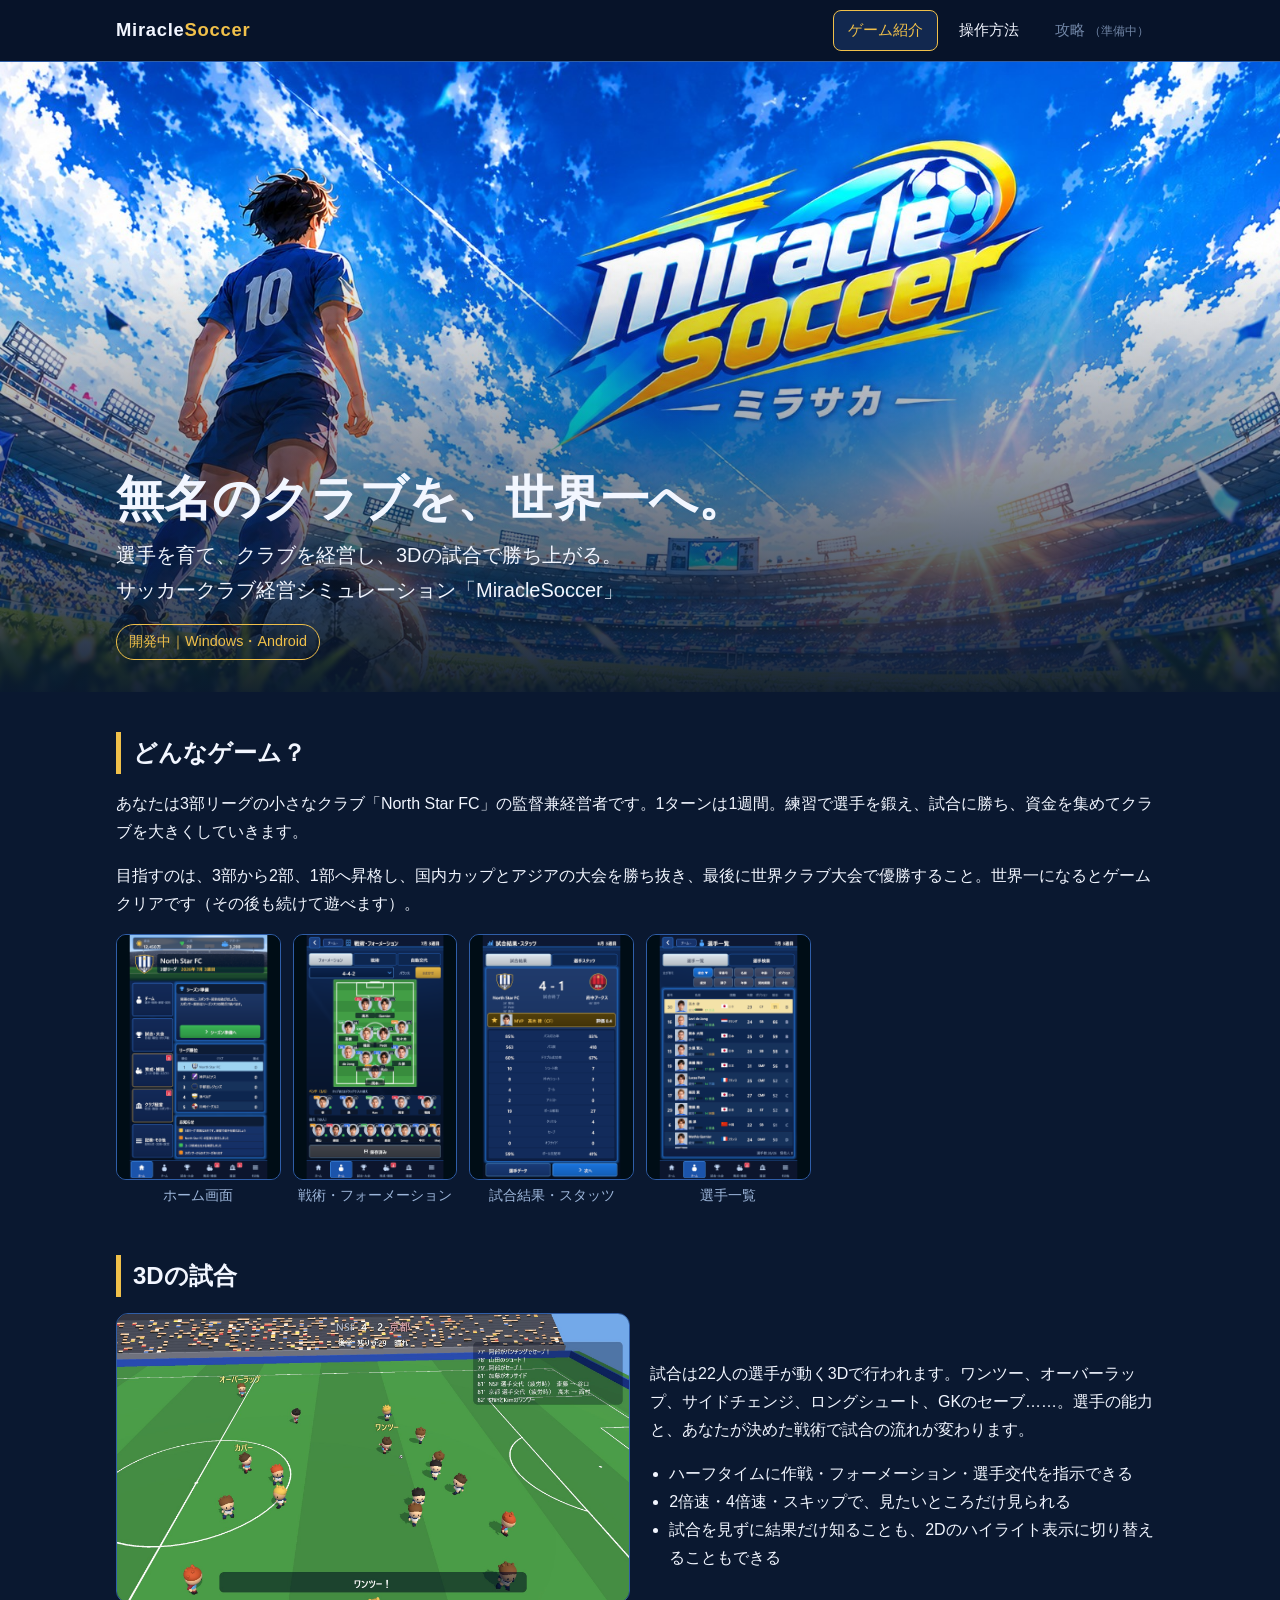
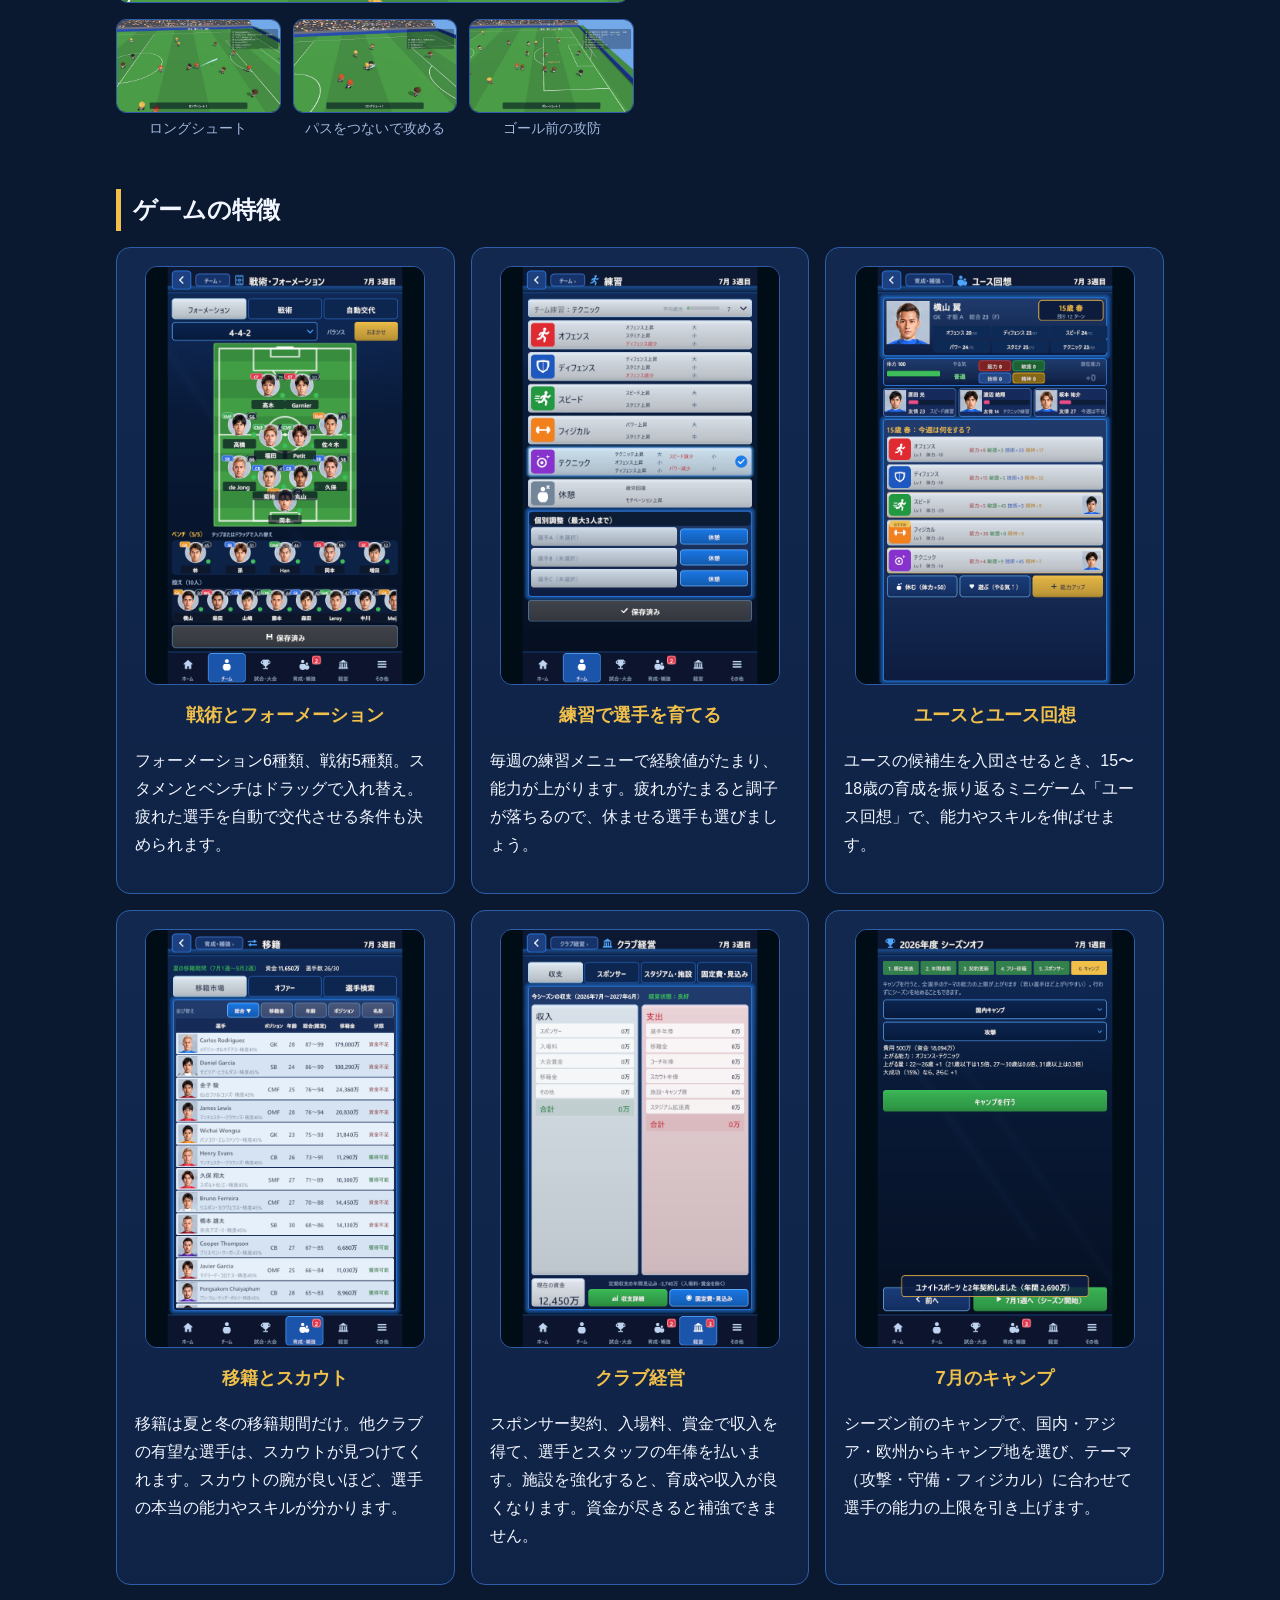
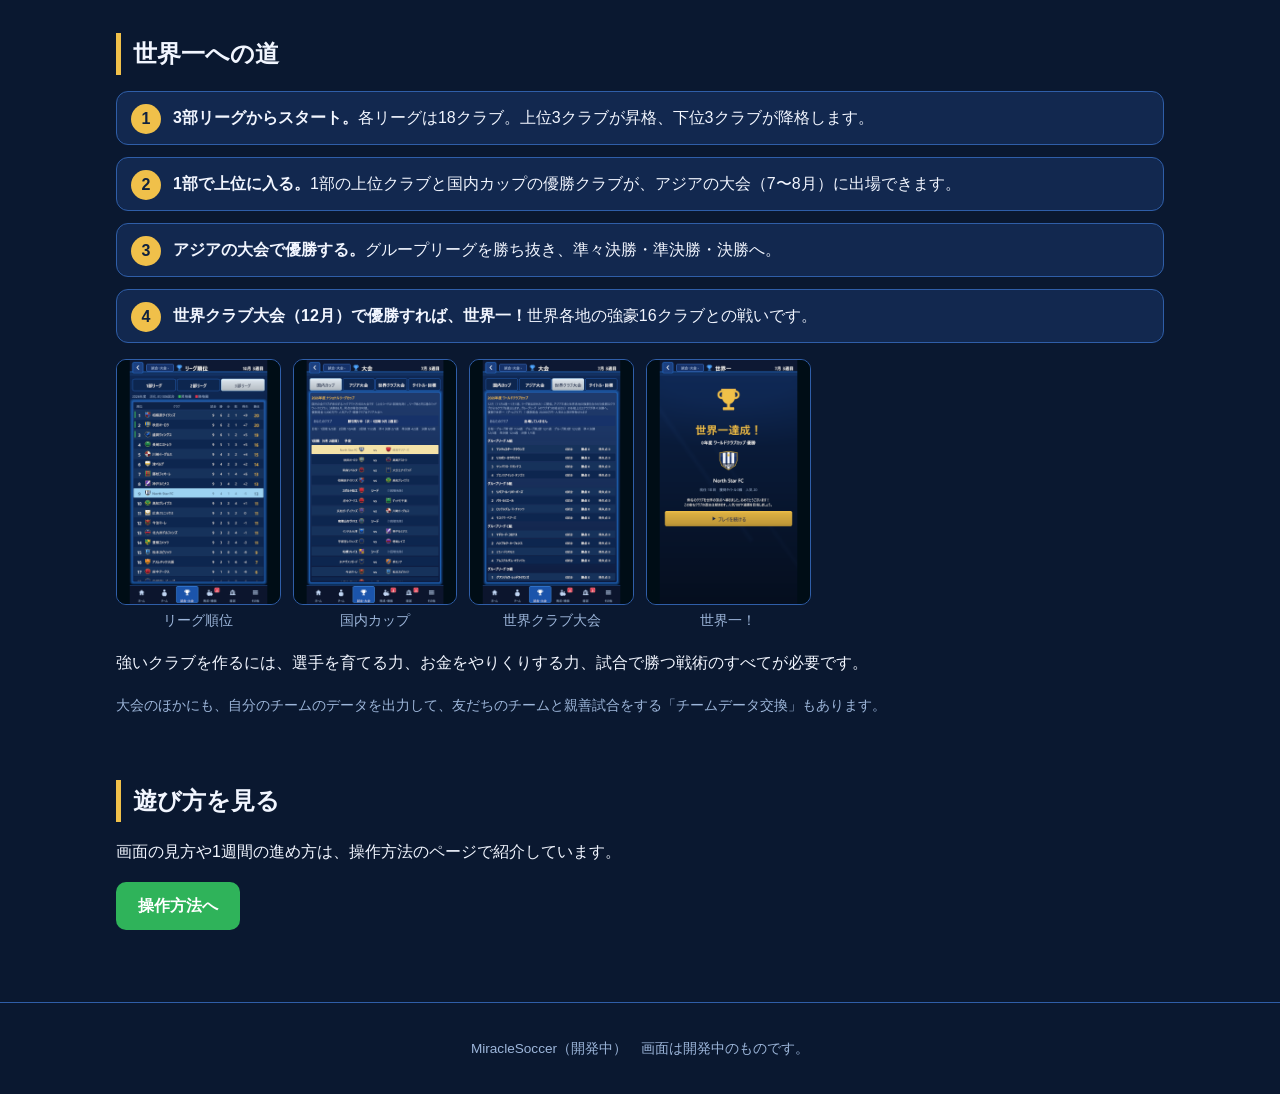
==== index.html @ 95de4aff "紹介・操作方法の各所にゲーム画面の画像を追加 Co-Authored-By: Claude Opus 5.5 <noreply@anthropic.com>" ====
<!doctype html>
<html lang="ja">
<head>
<meta charset="utf-8">
<meta name="viewport" content="width=device-width, initial-scale=1">
<title>MiracleSoccer｜サッカークラブ経営シミュレーション</title>
<meta name="description" content="無名のクラブを、世界一へ。選手を育て、クラブを経営し、3Dの試合で世界一を目指すサッカークラブ経営シミュレーション。">
<link rel="stylesheet" href="style.css">
</head>
<body>
<header class="site-header">
  <div class="inner">
    <a class="logo" href="index.html">Miracle<span>Soccer</span></a>
    <nav>
      <ul>
        <li><a class="current" href="index.html">ゲーム紹介</a></li>
        <li><a href="howto.html">操作方法</a></li>
        <li><span class="soon">攻略 <small>（準備中）</small></span></li>
      </ul>
    </nav>
  </div>
</header>

<div class="hero">
  <div class="inner">
    <h1>無名のクラブを、世界一へ。</h1>
    <p>選手を育て、クラブを経営し、3Dの試合で勝ち上がる。<br>サッカークラブ経営シミュレーション「MiracleSoccer」</p>
    <span class="badge">開発中｜Windows・Android</span>
  </div>
</div>

<main>
  <section>
    <h2>どんなゲーム？</h2>
    <p>あなたは3部リーグの小さなクラブ「North Star FC」の監督兼経営者です。1ターンは1週間。練習で選手を鍛え、試合に勝ち、資金を集めてクラブを大きくしていきます。</p>
    <p>目指すのは、3部から2部、1部へ昇格し、国内カップとアジアの大会を勝ち抜き、最後に世界クラブ大会で優勝すること。世界一になるとゲームクリアです（その後も続けて遊べます）。</p>
    <div class="shots">
      <figure><img src="img/04_home.png" alt="ホーム画面" loading="lazy"><figcaption>ホーム画面</figcaption></figure>
      <figure><img src="img/54_tactics_0.png" alt="戦術・フォーメーション" loading="lazy"><figcaption>戦術・フォーメーション</figcaption></figure>
      <figure><img src="img/76_match_result_0.png" alt="試合結果・スタッツ" loading="lazy"><figcaption>試合結果・スタッツ</figcaption></figure>
      <figure><img src="img/49_player_list.png" alt="選手一覧" loading="lazy"><figcaption>選手一覧</figcaption></figure>
    </div>
  </section>

  <section>
    <h2>3Dの試合</h2>
    <div class="feature wide">
      <img src="img/match3d_1.jpg" alt="3Dの試合の画面。選手たちがワンツーでパスをつないでいる" loading="lazy">
      <div>
        <p>試合は22人の選手が動く3Dで行われます。ワンツー、オーバーラップ、サイドチェンジ、ロングシュート、GKのセーブ……。選手の能力と、あなたが決めた戦術で試合の流れが変わります。</p>
        <ul>
          <li>ハーフタイムに作戦・フォーメーション・選手交代を指示できる</li>
          <li>2倍速・4倍速・スキップで、見たいところだけ見られる</li>
          <li>試合を見ずに結果だけ知ることも、2Dのハイライト表示に切り替えることもできる</li>
        </ul>
      </div>
    </div>
    <div class="shots" style="margin-top:16px">
      <figure><img src="img/match3d_2.jpg" alt="ロングシュートの場面" loading="lazy"><figcaption>ロングシュート</figcaption></figure>
      <figure><img src="img/match3d_3.jpg" alt="3Dの試合の場面" loading="lazy"><figcaption>パスをつないで攻める</figcaption></figure>
      <figure><img src="img/match3d_4.jpg" alt="3Dの試合の場面" loading="lazy"><figcaption>ゴール前の攻防</figcaption></figure>
    </div>
  </section>

  <section>
    <h2>ゲームの特徴</h2>
    <div class="grid features">
      <div class="card feature">
        <img class="phone" src="img/54_tactics_0.png" alt="戦術・フォーメーションの画面" loading="lazy">
        <div>
          <h3>戦術とフォーメーション</h3>
          <p>フォーメーション6種類、戦術5種類。スタメンとベンチはドラッグで入れ替え。疲れた選手を自動で交代させる条件も決められます。</p>
        </div>
      </div>
      <div class="card feature">
        <img class="phone" src="img/53_training.png" alt="練習の画面" loading="lazy">
        <div>
          <h3>練習で選手を育てる</h3>
          <p>毎週の練習メニューで経験値がたまり、能力が上がります。疲れがたまると調子が落ちるので、休ませる選手も選びましょう。</p>
        </div>
      </div>
      <div class="card feature">
        <img class="phone" src="img/15_recollection_choose.png" alt="ユース回想の画面" loading="lazy">
        <div>
          <h3>ユースとユース回想</h3>
          <p>ユースの候補生を入団させるとき、15〜18歳の育成を振り返るミニゲーム「ユース回想」で、能力やスキルを伸ばせます。</p>
        </div>
      </div>
      <div class="card feature">
        <img class="phone" src="img/40_transfer_market.png" alt="移籍市場の画面" loading="lazy">
        <div>
          <h3>移籍とスカウト</h3>
          <p>移籍は夏と冬の移籍期間だけ。他クラブの有望な選手は、スカウトが見つけてくれます。スカウトの腕が良いほど、選手の本当の能力やスキルが分かります。</p>
        </div>
      </div>
      <div class="card feature">
        <img class="phone" src="img/34_mgmt_finance.png" alt="クラブ経営（収支）の画面" loading="lazy">
        <div>
          <h3>クラブ経営</h3>
          <p>スポンサー契約、入場料、賞金で収入を得て、選手とスタッフの年俸を払います。施設を強化すると、育成や収入が良くなります。資金が尽きると補強できません。</p>
        </div>
      </div>
      <div class="card feature">
        <img class="phone" src="img/121_offseason_camp.png" alt="キャンプの画面" loading="lazy">
        <div>
          <h3>7月のキャンプ</h3>
          <p>シーズン前のキャンプで、国内・アジア・欧州からキャンプ地を選び、テーマ（攻撃・守備・フィジカル）に合わせて選手の能力の上限を引き上げます。</p>
        </div>
      </div>
    </div>
  </section>

  <section>
    <h2>世界一への道</h2>
    <ol class="steps">
      <li><b>3部リーグからスタート。</b>各リーグは18クラブ。上位3クラブが昇格、下位3クラブが降格します。</li>
      <li><b>1部で上位に入る。</b>1部の上位クラブと国内カップの優勝クラブが、アジアの大会（7〜8月）に出場できます。</li>
      <li><b>アジアの大会で優勝する。</b>グループリーグを勝ち抜き、準々決勝・準決勝・決勝へ。</li>
      <li><b>世界クラブ大会（12月）で優勝すれば、世界一！</b>世界各地の強豪16クラブとの戦いです。</li>
    </ol>
    <div style="margin-top:16px">
    <div class="shots">
      <figure><img src="img/79_standings.png" alt="リーグ順位" loading="lazy"><figcaption>リーグ順位</figcaption></figure>
      <figure><img src="img/23_cup_domestic.png" alt="国内カップ" loading="lazy"><figcaption>国内カップ</figcaption></figure>
      <figure><img src="img/24_cup_world.png" alt="世界クラブ大会" loading="lazy"><figcaption>世界クラブ大会</figcaption></figure>
      <figure><img src="img/26_world_champion.png" alt="世界一！" loading="lazy"><figcaption>世界一！</figcaption></figure>
    </div>
    </div>
    <p style="margin-top:16px">強いクラブを作るには、選手を育てる力、お金をやりくりする力、試合で勝つ戦術のすべてが必要です。</p>
    <p class="note">大会のほかにも、自分のチームのデータを出力して、友だちのチームと親善試合をする「チームデータ交換」もあります。</p>
  </section>

  <section>
    <h2>遊び方を見る</h2>
    <p>画面の見方や1週間の進め方は、操作方法のページで紹介しています。</p>
    <p><a class="btn" href="howto.html">操作方法へ</a></p>
  </section>
</main>

<footer>
  <p>MiracleSoccer（開発中）　画面は開発中のものです。</p>
</footer>
</body>
</html>
---- style.css ----
:root {
  --bg: #0a1830;
  --bg2: #0f2346;
  --panel: #12284f;
  --line: #2f5ea8;
  --gold: #f0c04a;
  --text: #f2f6ff;
  --sub: #9db6da;
  --green: #2fb35a;
}
* { box-sizing: border-box; }
html { scroll-behavior: smooth; }
body {
  margin: 0;
  background: var(--bg);
  color: var(--text);
  font-family: "Hiragino Kaku Gothic ProN", "Noto Sans JP", "Yu Gothic", Meiryo, sans-serif;
  line-height: 1.75;
}
a { color: var(--gold); }
img { max-width: 100%; display: block; }

/* ヘッダー */
.site-header {
  position: sticky; top: 0; z-index: 10;
  background: rgba(8, 20, 42, 0.95);
  border-bottom: 1px solid var(--line);
}
.site-header .inner {
  max-width: 1080px; margin: 0 auto; padding: 10px 16px;
  display: flex; align-items: center; justify-content: space-between; gap: 12px; flex-wrap: wrap;
}
.logo { font-weight: 800; font-size: 1.15rem; color: var(--text); text-decoration: none; letter-spacing: 0.04em; }
.logo span { color: var(--gold); }
nav ul { list-style: none; margin: 0; padding: 0; display: flex; gap: 6px; flex-wrap: wrap; }
nav a, nav .soon {
  display: block; padding: 6px 14px; border-radius: 8px;
  text-decoration: none; color: var(--text); font-size: 0.95rem;
  border: 1px solid transparent;
}
nav a:hover { border-color: var(--line); }
nav a.current { background: var(--panel); border-color: var(--gold); color: var(--gold); }
nav .soon { color: var(--sub); opacity: 0.7; }
nav .soon small { font-size: 0.75rem; }

/* ヒーロー */
.hero {
  position: relative; min-height: 70vh;
  display: flex; align-items: flex-end;
  background: #000 url("img/title.jpg") center / cover no-repeat;
}
.hero::after { content: ""; position: absolute; inset: 0; background: linear-gradient(to bottom, rgba(10,24,48,0) 30%, rgba(10,24,48,0.95) 100%); }
.hero .inner { position: relative; z-index: 1; max-width: 1080px; margin: 0 auto; padding: 32px 16px; width: 100%; }
.hero h1 { margin: 0 0 8px; font-size: clamp(1.8rem, 5vw, 3rem); line-height: 1.3; }
.hero p { margin: 0; font-size: clamp(1rem, 2.4vw, 1.25rem); color: var(--text); }
.badge { display: inline-block; margin-top: 16px; padding: 4px 12px; border: 1px solid var(--gold); color: var(--gold); border-radius: 999px; font-size: 0.9rem; }

/* 本文 */
main { max-width: 1080px; margin: 0 auto; padding: 0 16px 48px; }
section { padding: 40px 0 8px; }
h2 {
  font-size: 1.5rem; margin: 0 0 16px; padding-left: 12px;
  border-left: 5px solid var(--gold);
}
h3 { font-size: 1.15rem; margin: 0 0 8px; color: var(--gold); }
.lead { color: var(--sub); margin-top: -6px; }

.page-title { padding: 36px 0 0; }
.page-title h1 { margin: 0; font-size: clamp(1.6rem, 4vw, 2.2rem); }
.page-title p { color: var(--sub); margin: 4px 0 0; }

.card {
  background: linear-gradient(180deg, var(--panel), var(--bg2));
  border: 1px solid var(--line); border-radius: 14px; padding: 18px;
}
.grid { display: grid; gap: 16px; }
.grid.two { grid-template-columns: repeat(auto-fit, minmax(300px, 1fr)); }
.grid.three { grid-template-columns: repeat(auto-fit, minmax(240px, 1fr)); }

/* 特徴：画像と文 */
.feature { display: grid; grid-template-columns: 220px 1fr; gap: 20px; align-items: center; }
.feature.wide { grid-template-columns: 1fr 1fr; }
.feature img { border-radius: 12px; border: 1px solid var(--line); }
.feature ul { margin: 8px 0 0; padding-left: 1.2em; }
@media (max-width: 720px) {
  .feature, .feature.wide { grid-template-columns: 1fr; }
  .feature img.phone { max-width: 260px; margin: 0 auto; }
}

/* 画面写真のならび */
.shots { display: grid; grid-template-columns: repeat(auto-fill, minmax(160px, 1fr)); gap: 12px; }
.shots figure { margin: 0; }
.shots img { border-radius: 10px; border: 1px solid var(--line); }
.shots figcaption { font-size: 0.85rem; color: var(--sub); text-align: center; margin-top: 4px; }

/* 流れ（ステップ） */
.steps { counter-reset: step; list-style: none; padding: 0; margin: 0; display: grid; gap: 12px; }
.steps li {
  counter-increment: step; position: relative;
  background: var(--panel); border: 1px solid var(--line); border-radius: 12px;
  padding: 12px 14px 12px 56px;
}
.steps li::before {
  content: counter(step); position: absolute; left: 14px; top: 12px;
  width: 30px; height: 30px; border-radius: 50%;
  background: var(--gold); color: #10223f; font-weight: 800;
  display: flex; align-items: center; justify-content: center;
}

table { width: 100%; border-collapse: collapse; font-size: 0.95rem; }
th, td { border-bottom: 1px solid var(--line); padding: 8px 10px; text-align: left; vertical-align: top; }
th { color: var(--gold); white-space: nowrap; }
.table-wrap { overflow-x: auto; }

.note { color: var(--sub); font-size: 0.9rem; }
.btn {
  display: inline-block; padding: 10px 22px; border-radius: 10px;
  background: var(--green); color: #fff; text-decoration: none; font-weight: 700;
}

footer {
  border-top: 1px solid var(--line); color: var(--sub);
  text-align: center; padding: 20px 16px; font-size: 0.85rem;
}

/* ゲームの特徴：上に画像、下に説明 */
.features { grid-template-columns: repeat(auto-fit, minmax(260px, 1fr)); }
.card.feature { display: flex; flex-direction: column; gap: 14px; }
.card.feature img { width: 100%; max-width: 280px; margin: 0 auto; }
.card.feature h3 { text-align: center; }

/* カードの上の画像 */
.card .card-img { width: 100%; max-width: 260px; margin: 0 auto 12px; border-radius: 10px; border: 1px solid var(--line); }
.card h3 { text-align: center; }
.shots { margin-top: 12px; }
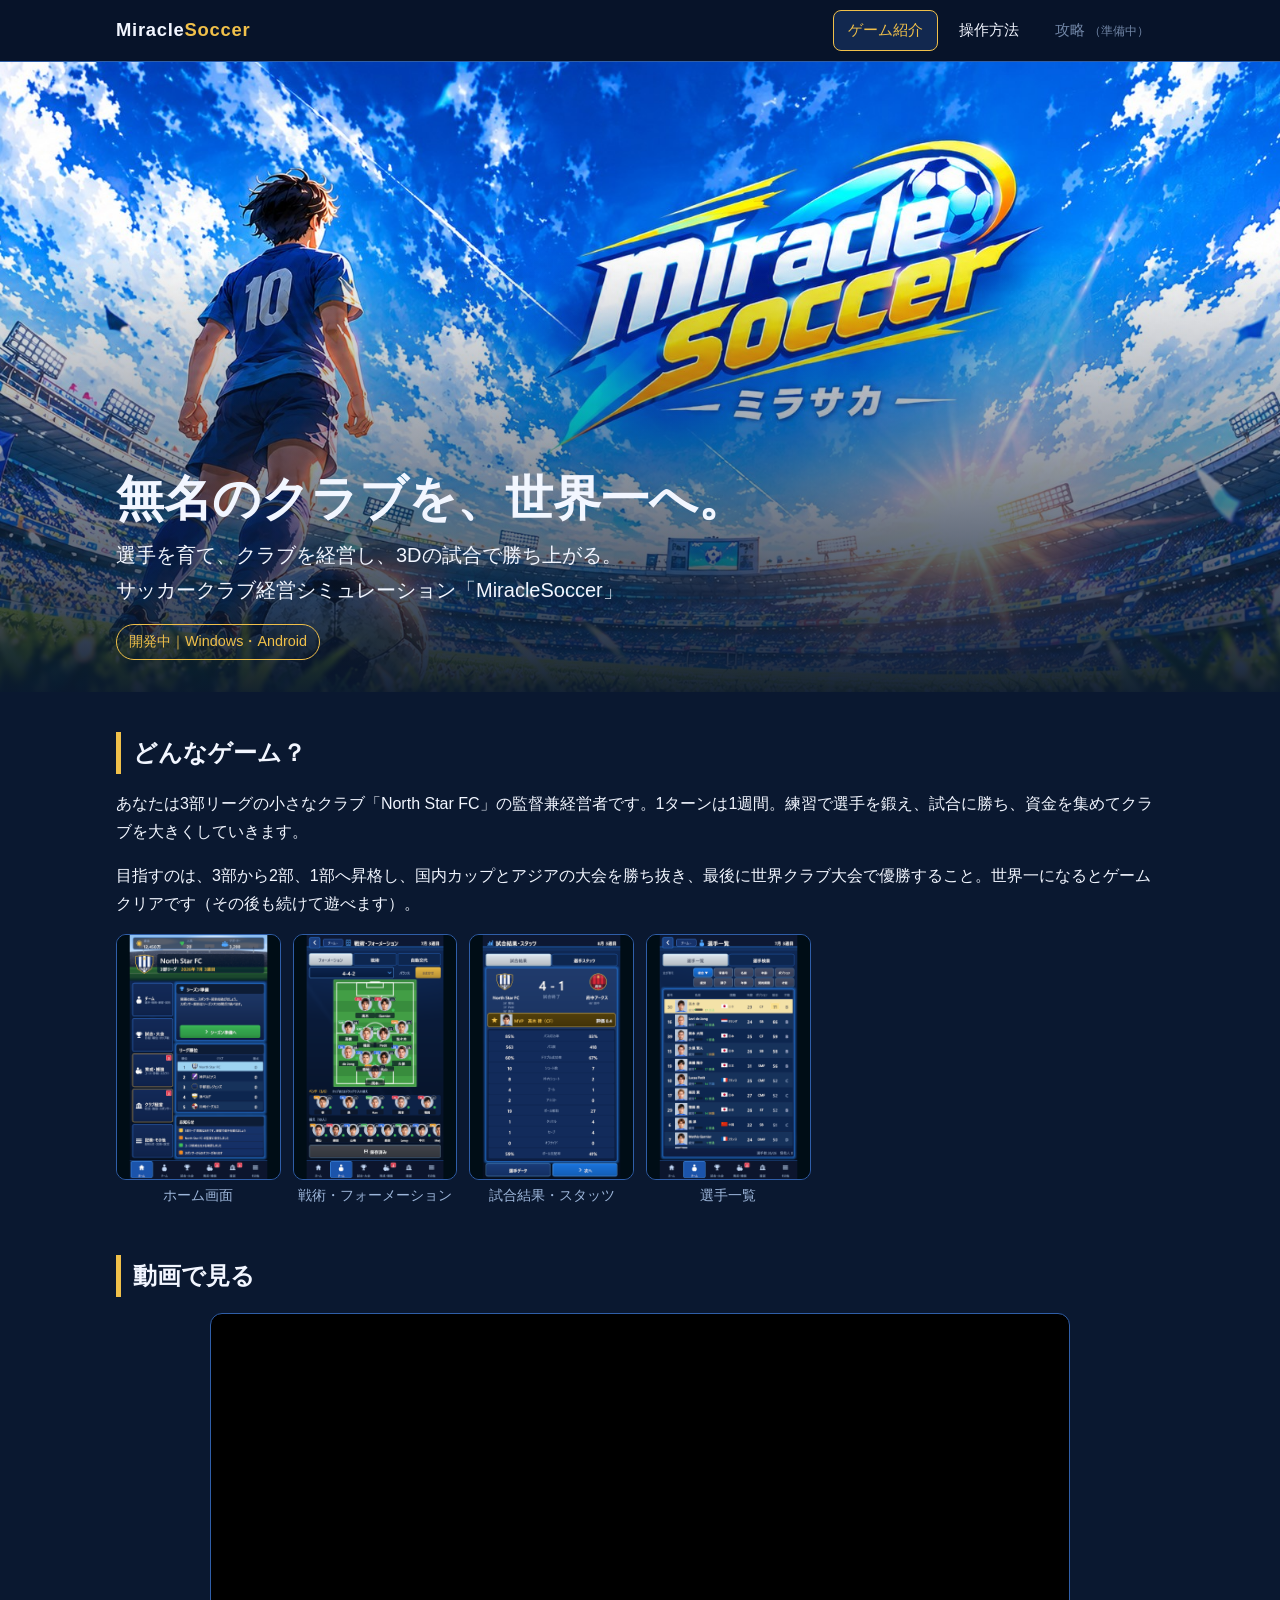
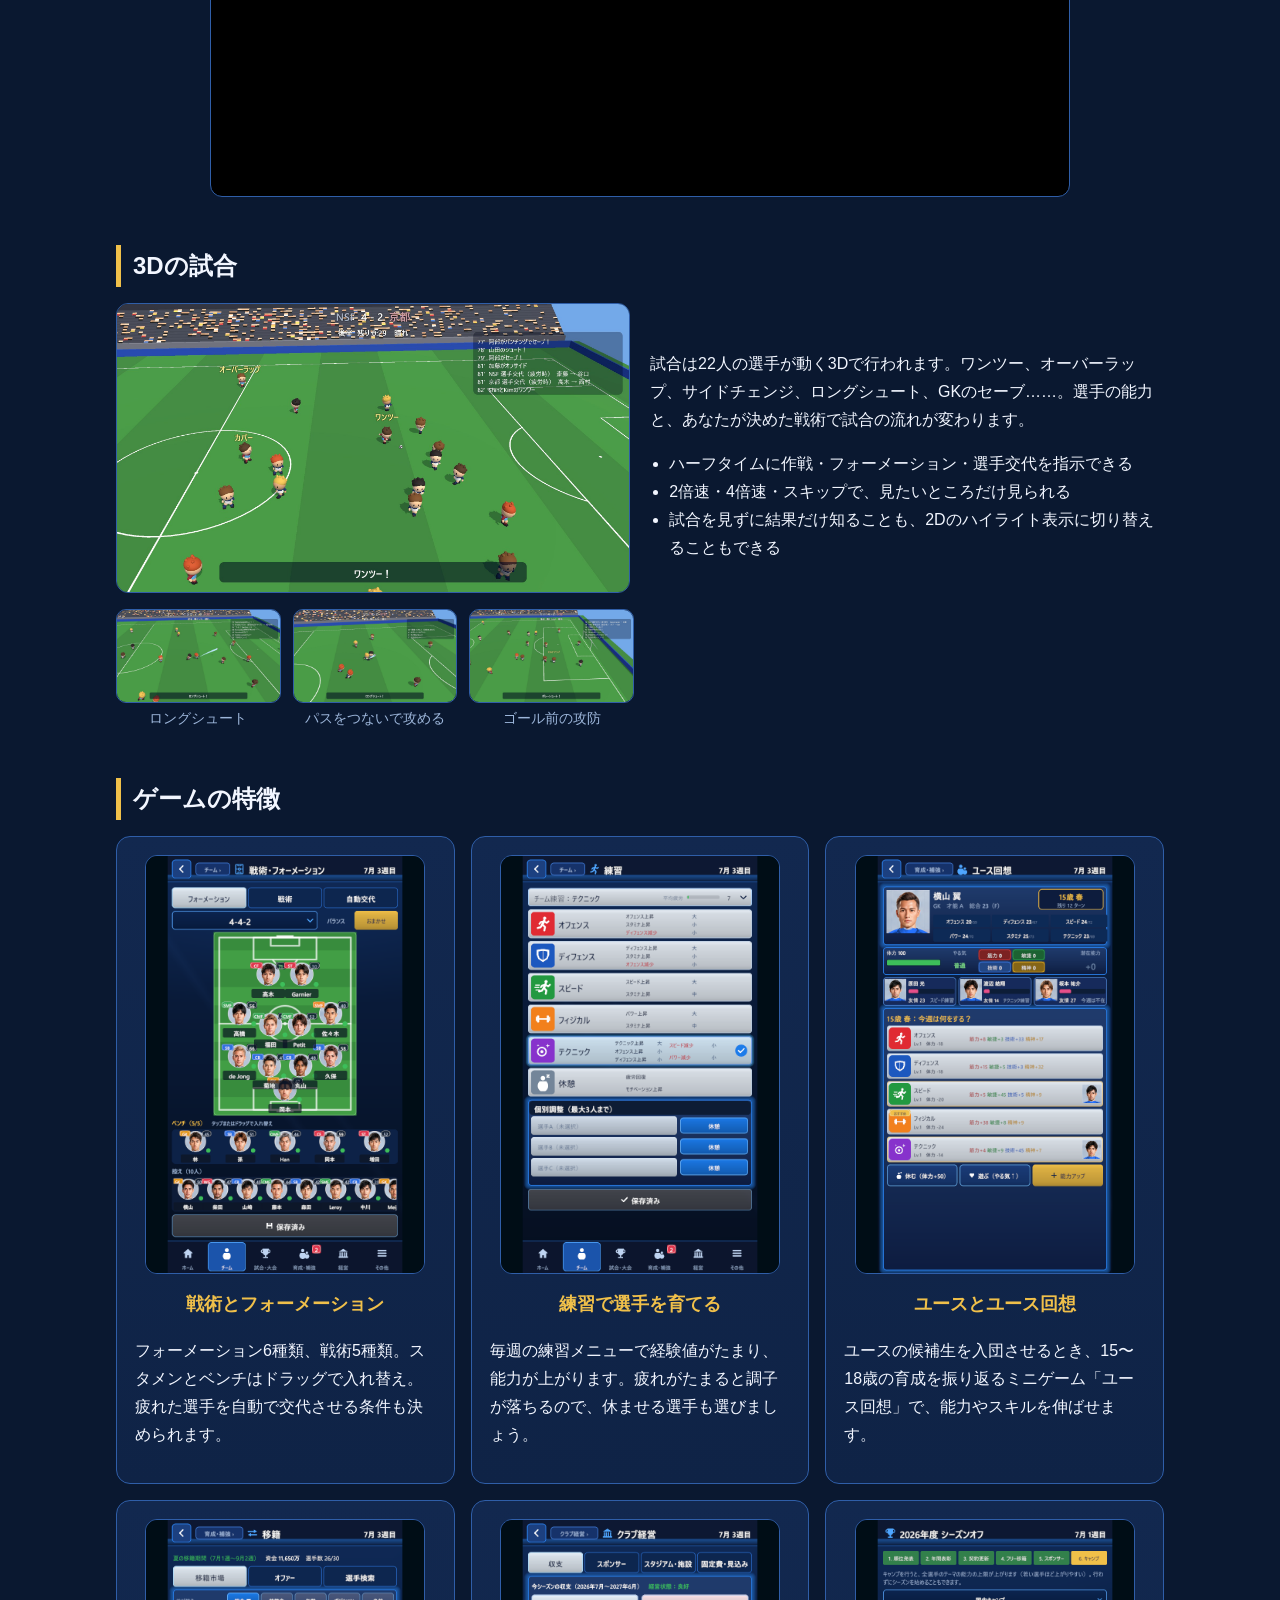
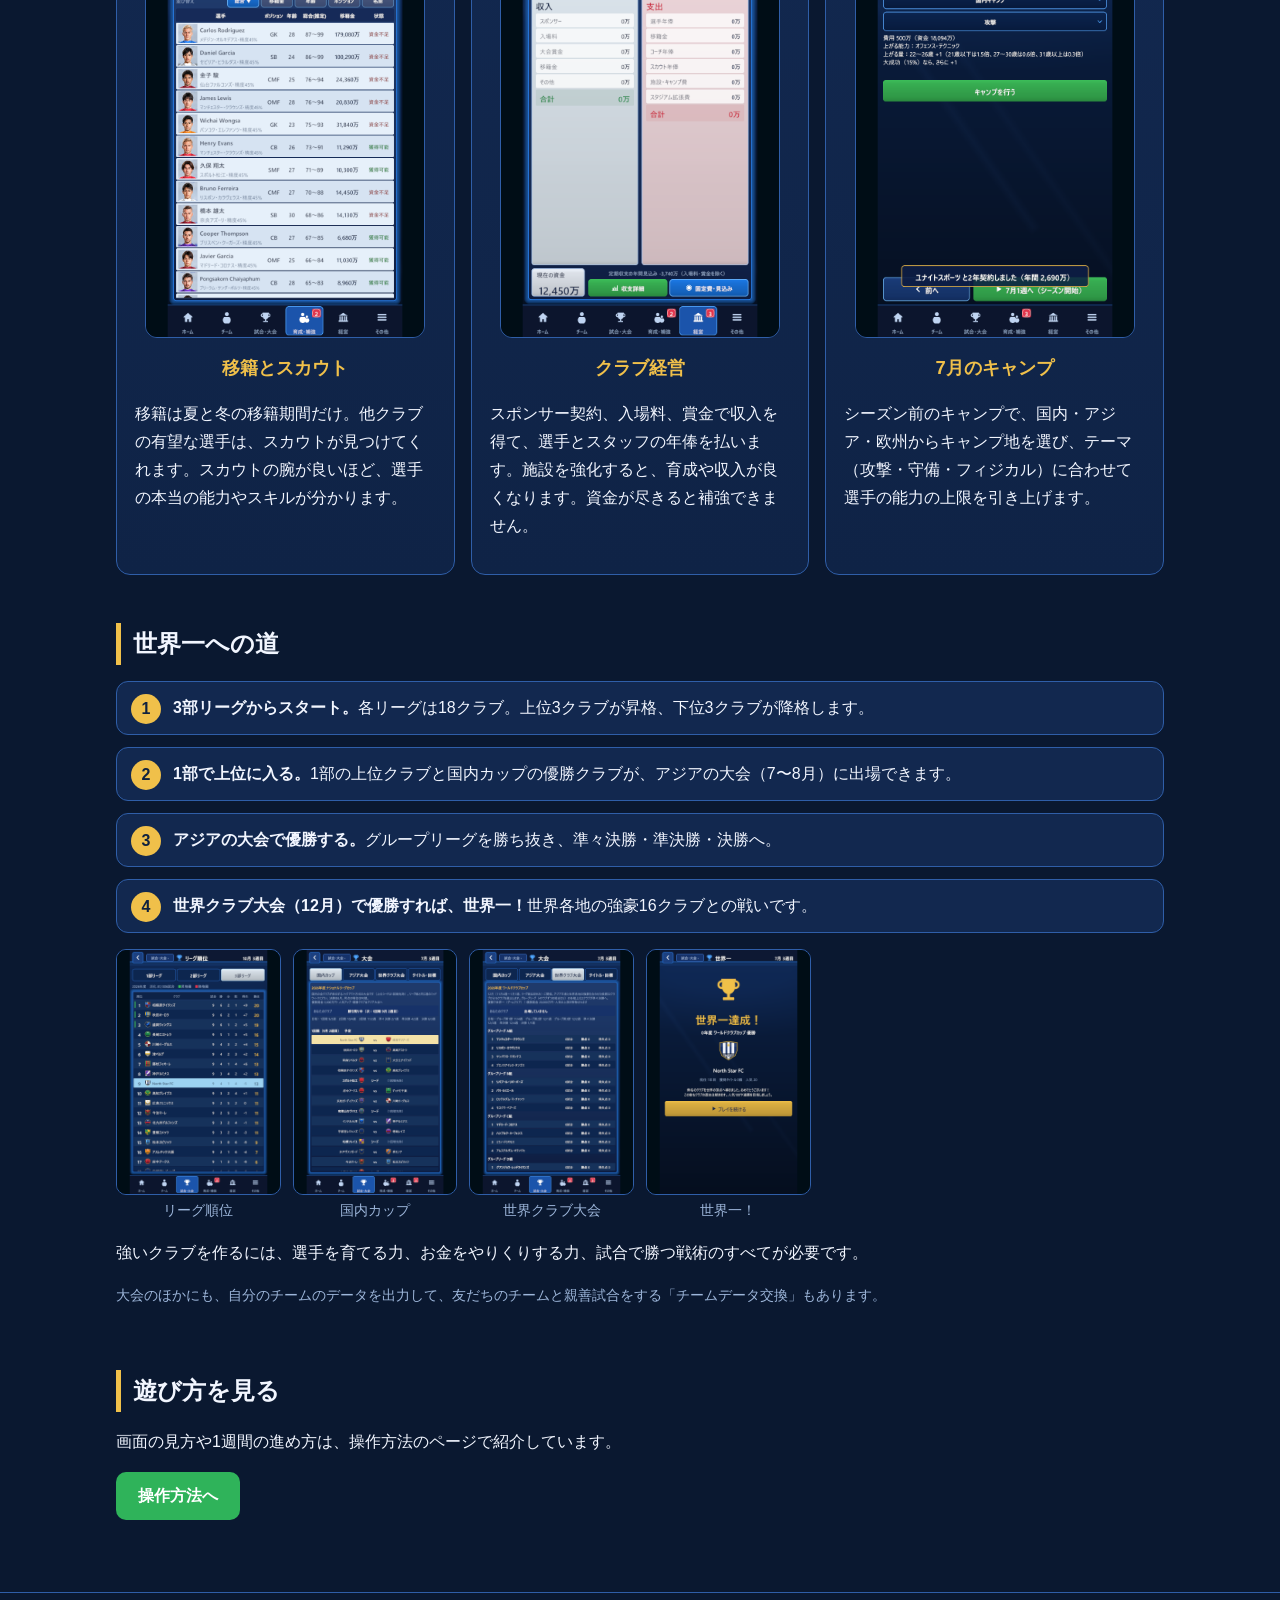
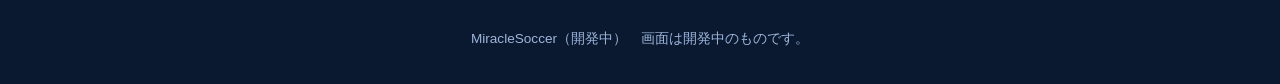
==== commit e546b050: "YouTube の動画（試合紹介・遊び方）を埋め込む Co-Authored-By: Claude Opus 5.5 <noreply@anthropic.com>" ====
--- a/index.html
+++ b/index.html
@@ -40,6 +40,11 @@
       <figure><img src="img/76_match_result_0.png" alt="試合結果・スタッツ" loading="lazy"><figcaption>試合結果・スタッツ</figcaption></figure>
       <figure><img src="img/49_player_list.png" alt="選手一覧" loading="lazy"><figcaption>選手一覧</figcaption></figure>
     </div>
+  </section>
+
+  <section>
+    <h2>動画で見る</h2>
+    <div class="video"><iframe src="https://www.youtube-nocookie.com/embed/7nWPicOZ9nc" title="MiracleSoccer 試合紹介（3D）" loading="lazy" allow="accelerometer; autoplay; clipboard-write; encrypted-media; gyroscope; picture-in-picture; web-share" referrerpolicy="strict-origin-when-cross-origin" allowfullscreen></iframe></div>
   </section>
 
   <section>
--- a/style.css
+++ b/style.css
@@ -133,3 +133,7 @@
 .card .card-img { width: 100%; max-width: 260px; margin: 0 auto 12px; border-radius: 10px; border: 1px solid var(--line); }
 .card h3 { text-align: center; }
 .shots { margin-top: 12px; }
+
+/* YouTube の埋め込み（16:9） */
+.video { position: relative; width: 100%; max-width: 860px; margin: 0 auto; aspect-ratio: 16 / 9; border-radius: 12px; overflow: hidden; border: 1px solid var(--line); background: #000; }
+.video iframe { position: absolute; inset: 0; width: 100%; height: 100%; border: 0; }
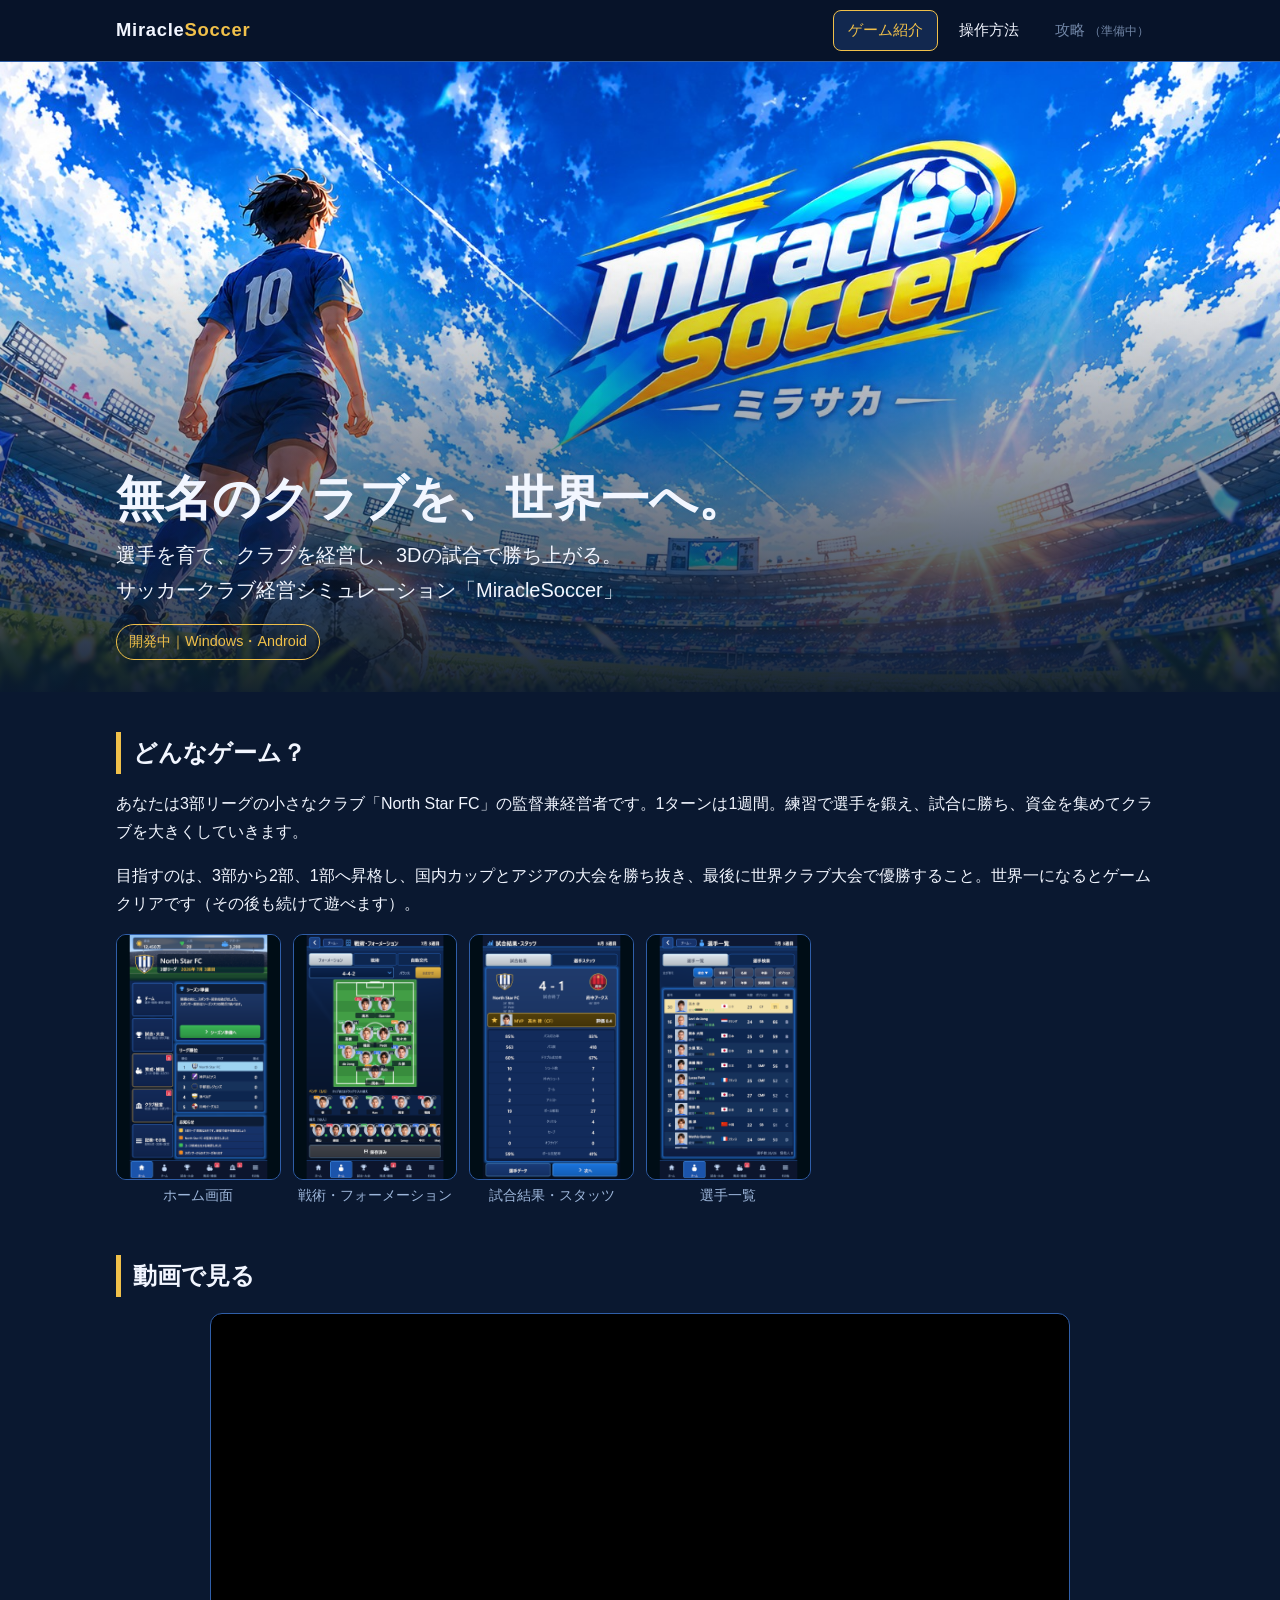
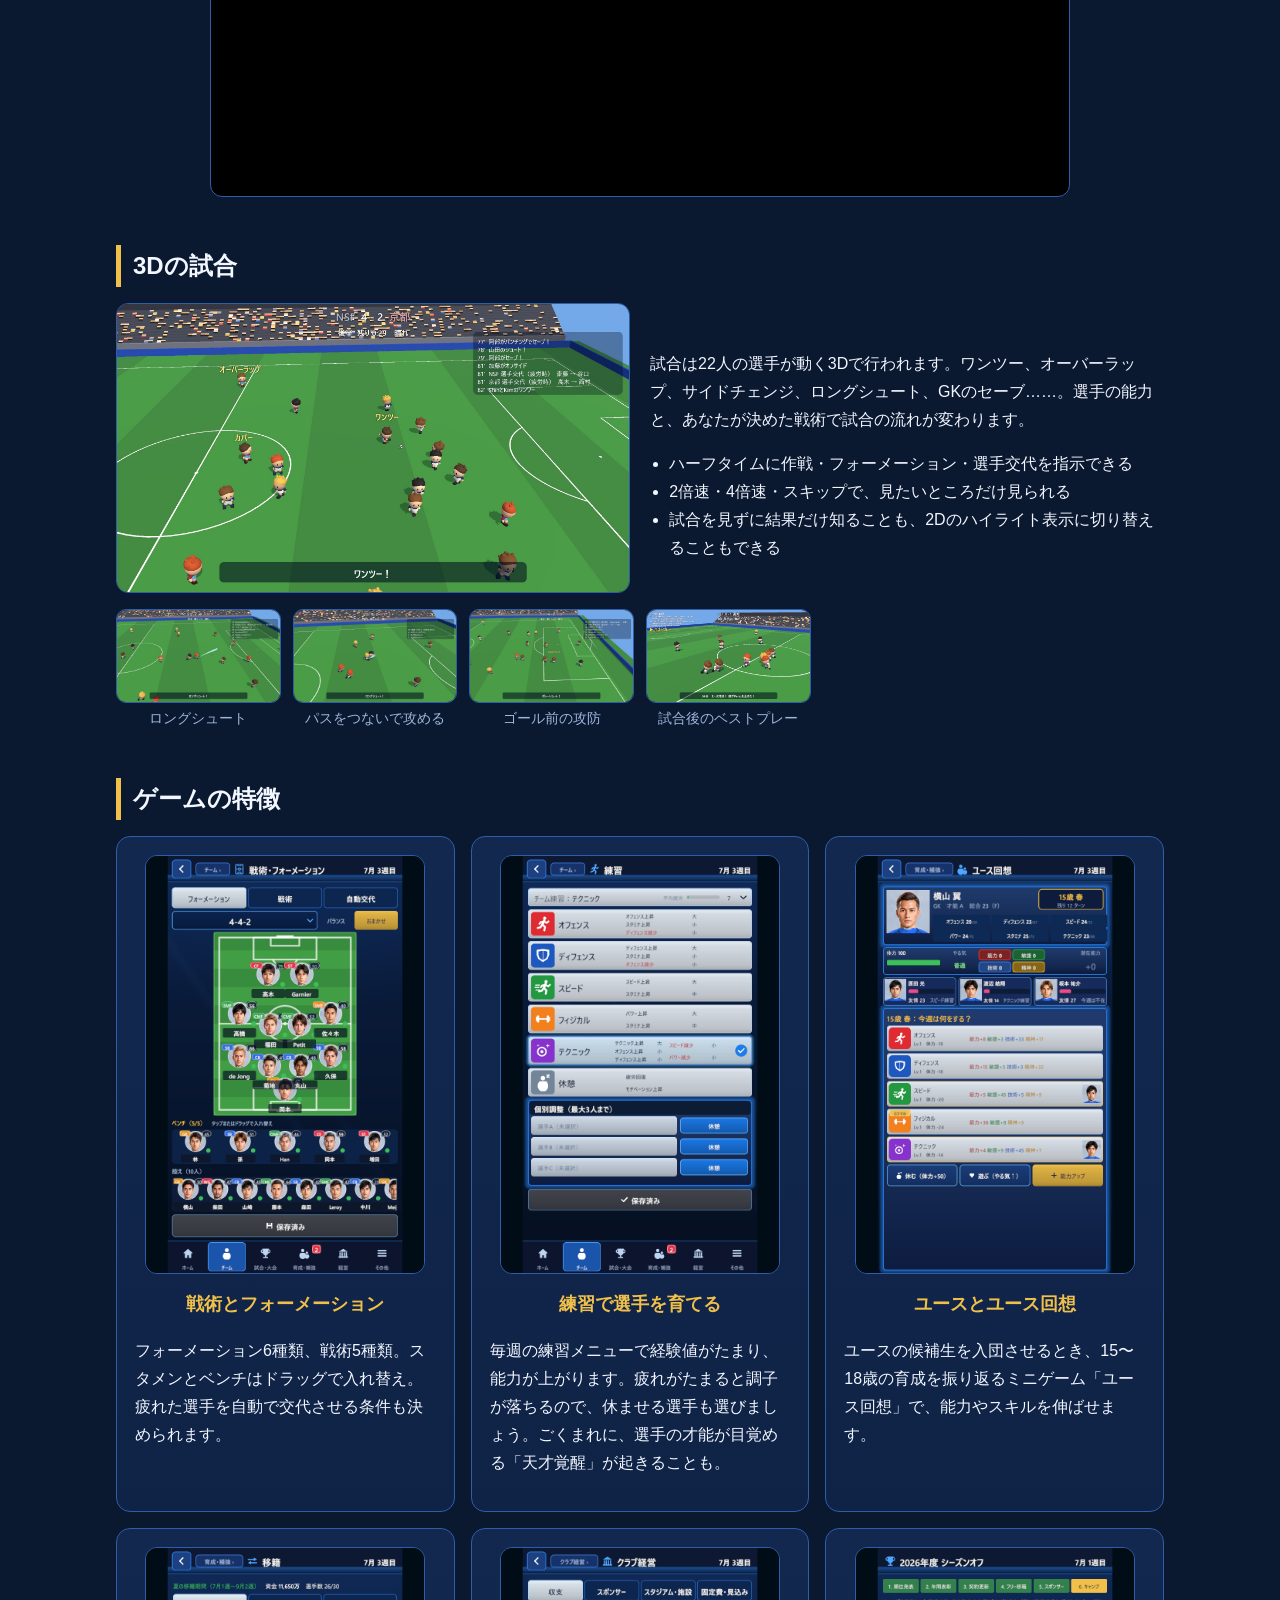
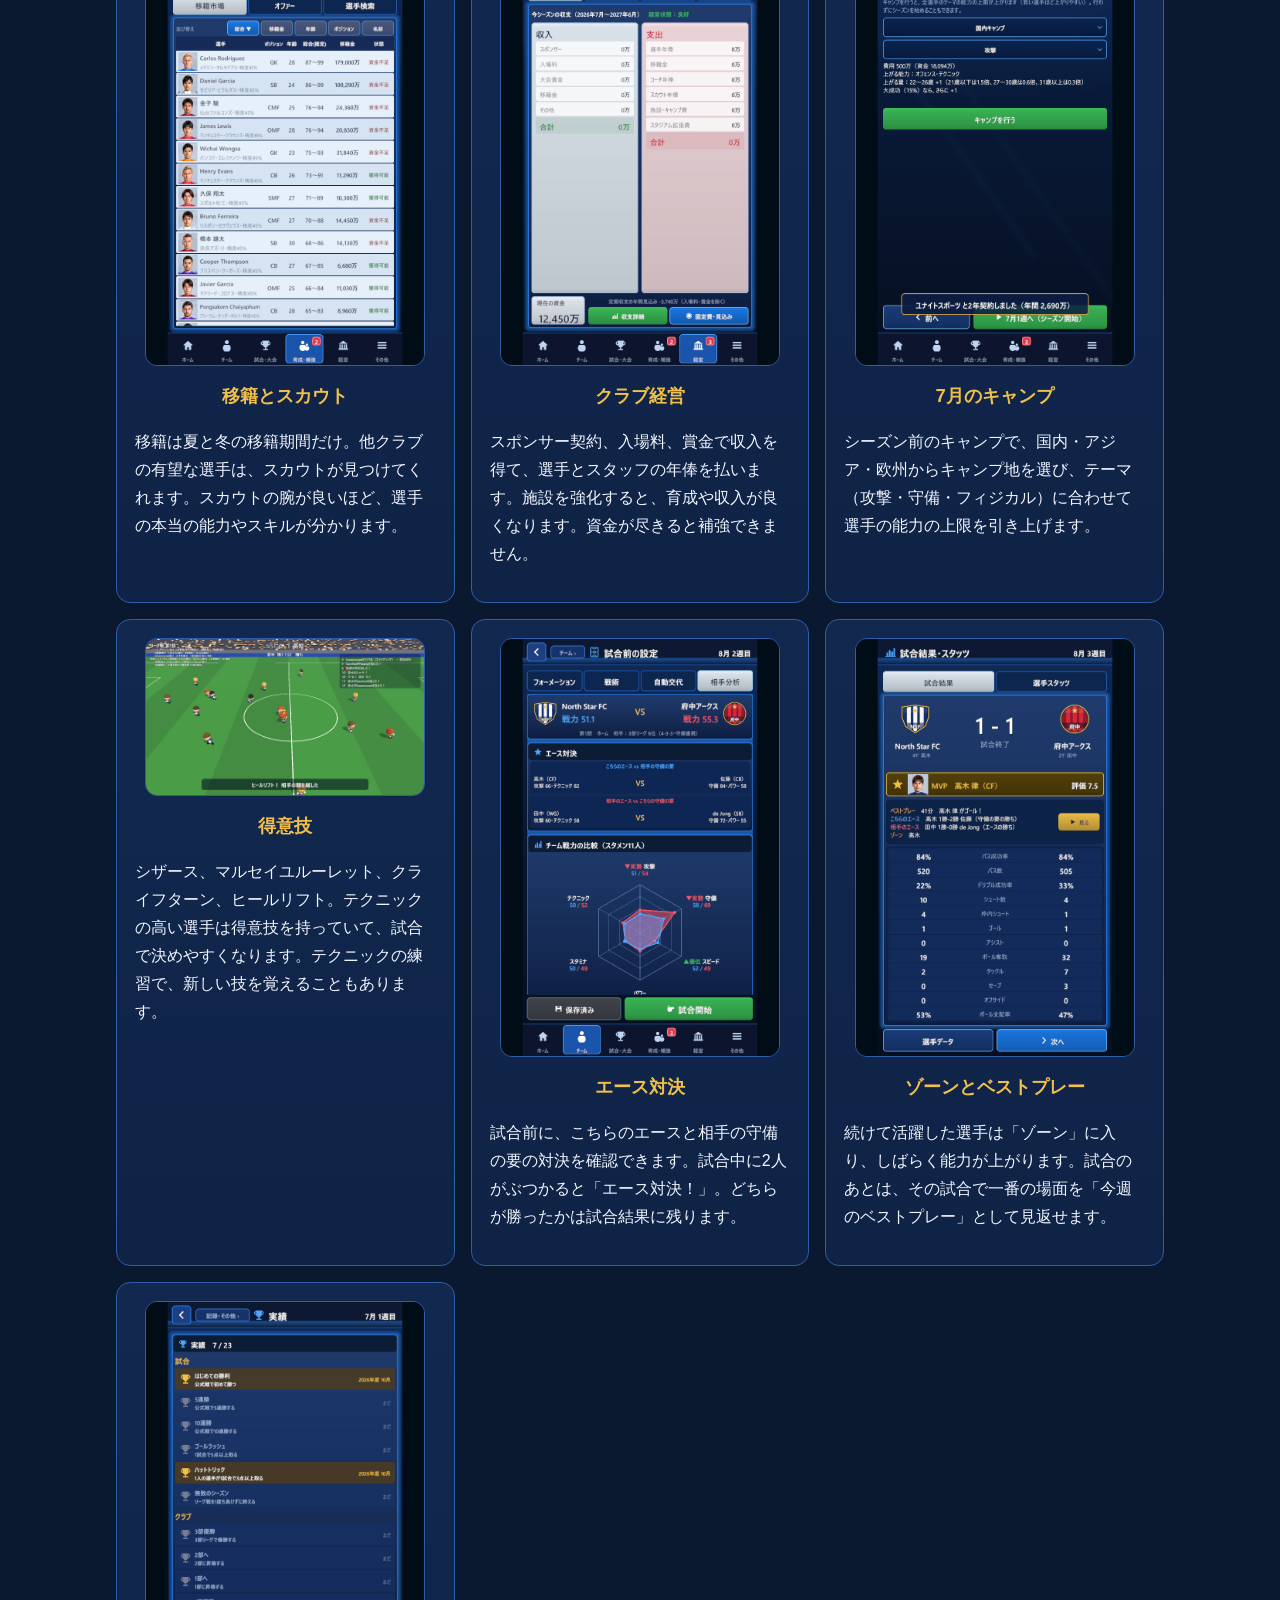
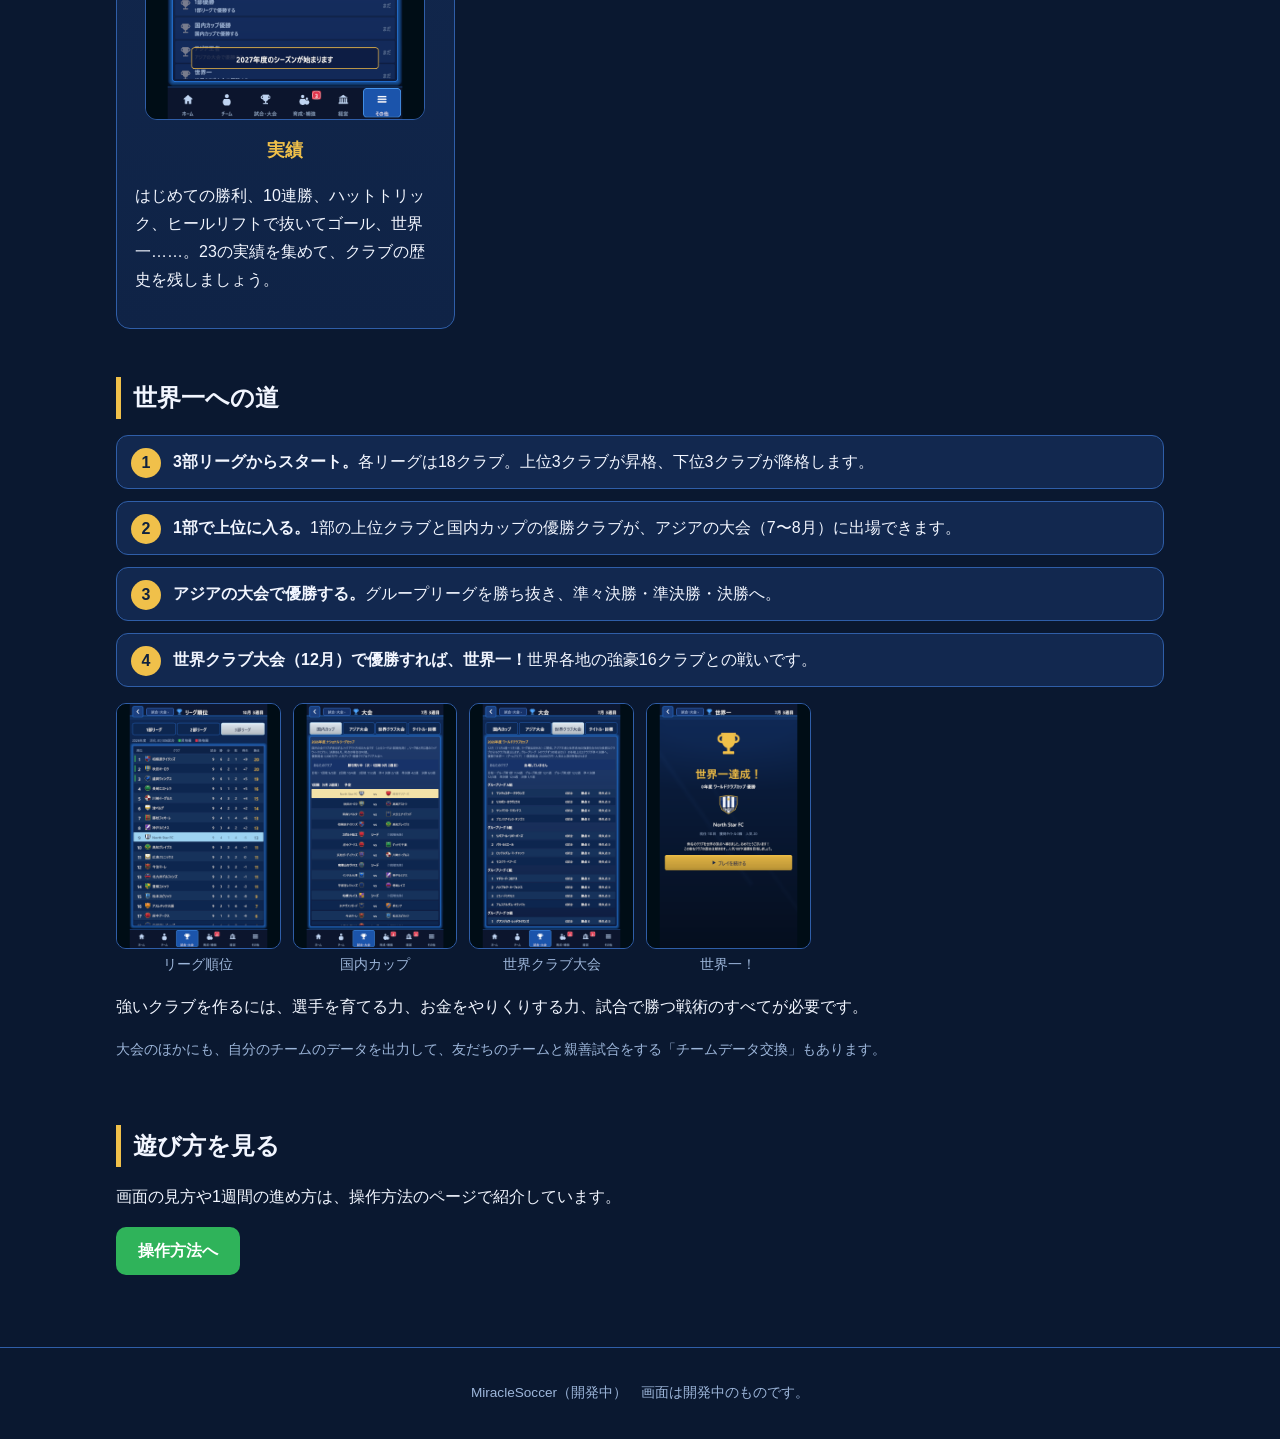
==== commit 8903841d: "新しい要素を紹介：得意技・エース対決・ゾーンとベストプレー・実績・天才覚醒、3Dの試合後のベストプレー Co-Authored-By: Claude Opus 5.5 <noreply@anthrop" ====
--- a/index.html
+++ b/index.html
@@ -64,6 +64,7 @@
       <figure><img src="img/match3d_2.jpg" alt="ロングシュートの場面" loading="lazy"><figcaption>ロングシュート</figcaption></figure>
       <figure><img src="img/match3d_3.jpg" alt="3Dの試合の場面" loading="lazy"><figcaption>パスをつないで攻める</figcaption></figure>
       <figure><img src="img/match3d_4.jpg" alt="3Dの試合の場面" loading="lazy"><figcaption>ゴール前の攻防</figcaption></figure>
+      <figure><img src="img/feat_bestplay3d.jpg" alt="試合後のベストプレーのリプレイ" loading="lazy"><figcaption>試合後のベストプレー</figcaption></figure>
     </div>
   </section>
 
@@ -81,7 +82,7 @@
         <img class="phone" src="img/53_training.png" alt="練習の画面" loading="lazy">
         <div>
           <h3>練習で選手を育てる</h3>
-          <p>毎週の練習メニューで経験値がたまり、能力が上がります。疲れがたまると調子が落ちるので、休ませる選手も選びましょう。</p>
+          <p>毎週の練習メニューで経験値がたまり、能力が上がります。疲れがたまると調子が落ちるので、休ませる選手も選びましょう。ごくまれに、選手の才能が目覚める「天才覚醒」が起きることも。</p>
         </div>
       </div>
       <div class="card feature">
@@ -110,6 +111,34 @@
         <div>
           <h3>7月のキャンプ</h3>
           <p>シーズン前のキャンプで、国内・アジア・欧州からキャンプ地を選び、テーマ（攻撃・守備・フィジカル）に合わせて選手の能力の上限を引き上げます。</p>
+        </div>
+      </div>
+      <div class="card feature">
+        <img class="phone" src="img/feat_heel.jpg" alt="3Dの試合でヒールリフトを決めた場面" loading="lazy">
+        <div>
+          <h3>得意技</h3>
+          <p>シザース、マルセイユルーレット、クライフターン、ヒールリフト。テクニックの高い選手は得意技を持っていて、試合で決めやすくなります。テクニックの練習で、新しい技を覚えることもあります。</p>
+        </div>
+      </div>
+      <div class="card feature">
+        <img class="phone" src="img/feat_duel.png" alt="試合前のエース対決の画面" loading="lazy">
+        <div>
+          <h3>エース対決</h3>
+          <p>試合前に、こちらのエースと相手の守備の要の対決を確認できます。試合中に2人がぶつかると「エース対決！」。どちらが勝ったかは試合結果に残ります。</p>
+        </div>
+      </div>
+      <div class="card feature">
+        <img class="phone" src="img/feat_result.png" alt="試合結果のベストプレーとゾーン" loading="lazy">
+        <div>
+          <h3>ゾーンとベストプレー</h3>
+          <p>続けて活躍した選手は「ゾーン」に入り、しばらく能力が上がります。試合のあとは、その試合で一番の場面を「今週のベストプレー」として見返せます。</p>
+        </div>
+      </div>
+      <div class="card feature">
+        <img class="phone" src="img/feat_achievements.png" alt="実績の画面" loading="lazy">
+        <div>
+          <h3>実績</h3>
+          <p>はじめての勝利、10連勝、ハットトリック、ヒールリフトで抜いてゴール、世界一……。23の実績を集めて、クラブの歴史を残しましょう。</p>
         </div>
       </div>
     </div>
--- a/style.css
+++ b/style.css
@@ -137,3 +137,11 @@
 /* YouTube の埋め込み（16:9） */
 .video { position: relative; width: 100%; max-width: 860px; margin: 0 auto; aspect-ratio: 16 / 9; border-radius: 12px; overflow: hidden; border: 1px solid var(--line); background: #000; }
 .video iframe { position: absolute; inset: 0; width: 100%; height: 100%; border: 0; }
+
+/* スマホ：トップの画像を切らずに全部見せ、文字は画像の下に置く */
+@media (max-width: 720px) {
+  .hero { display: block; min-height: 0; background: var(--bg); }
+  .hero::before { content: ""; display: block; aspect-ratio: 1983 / 793; background: #000 url("img/title.jpg") center / contain no-repeat; }
+  .hero::after { display: none; }
+  .hero .inner { padding: 20px 16px 8px; }
+}
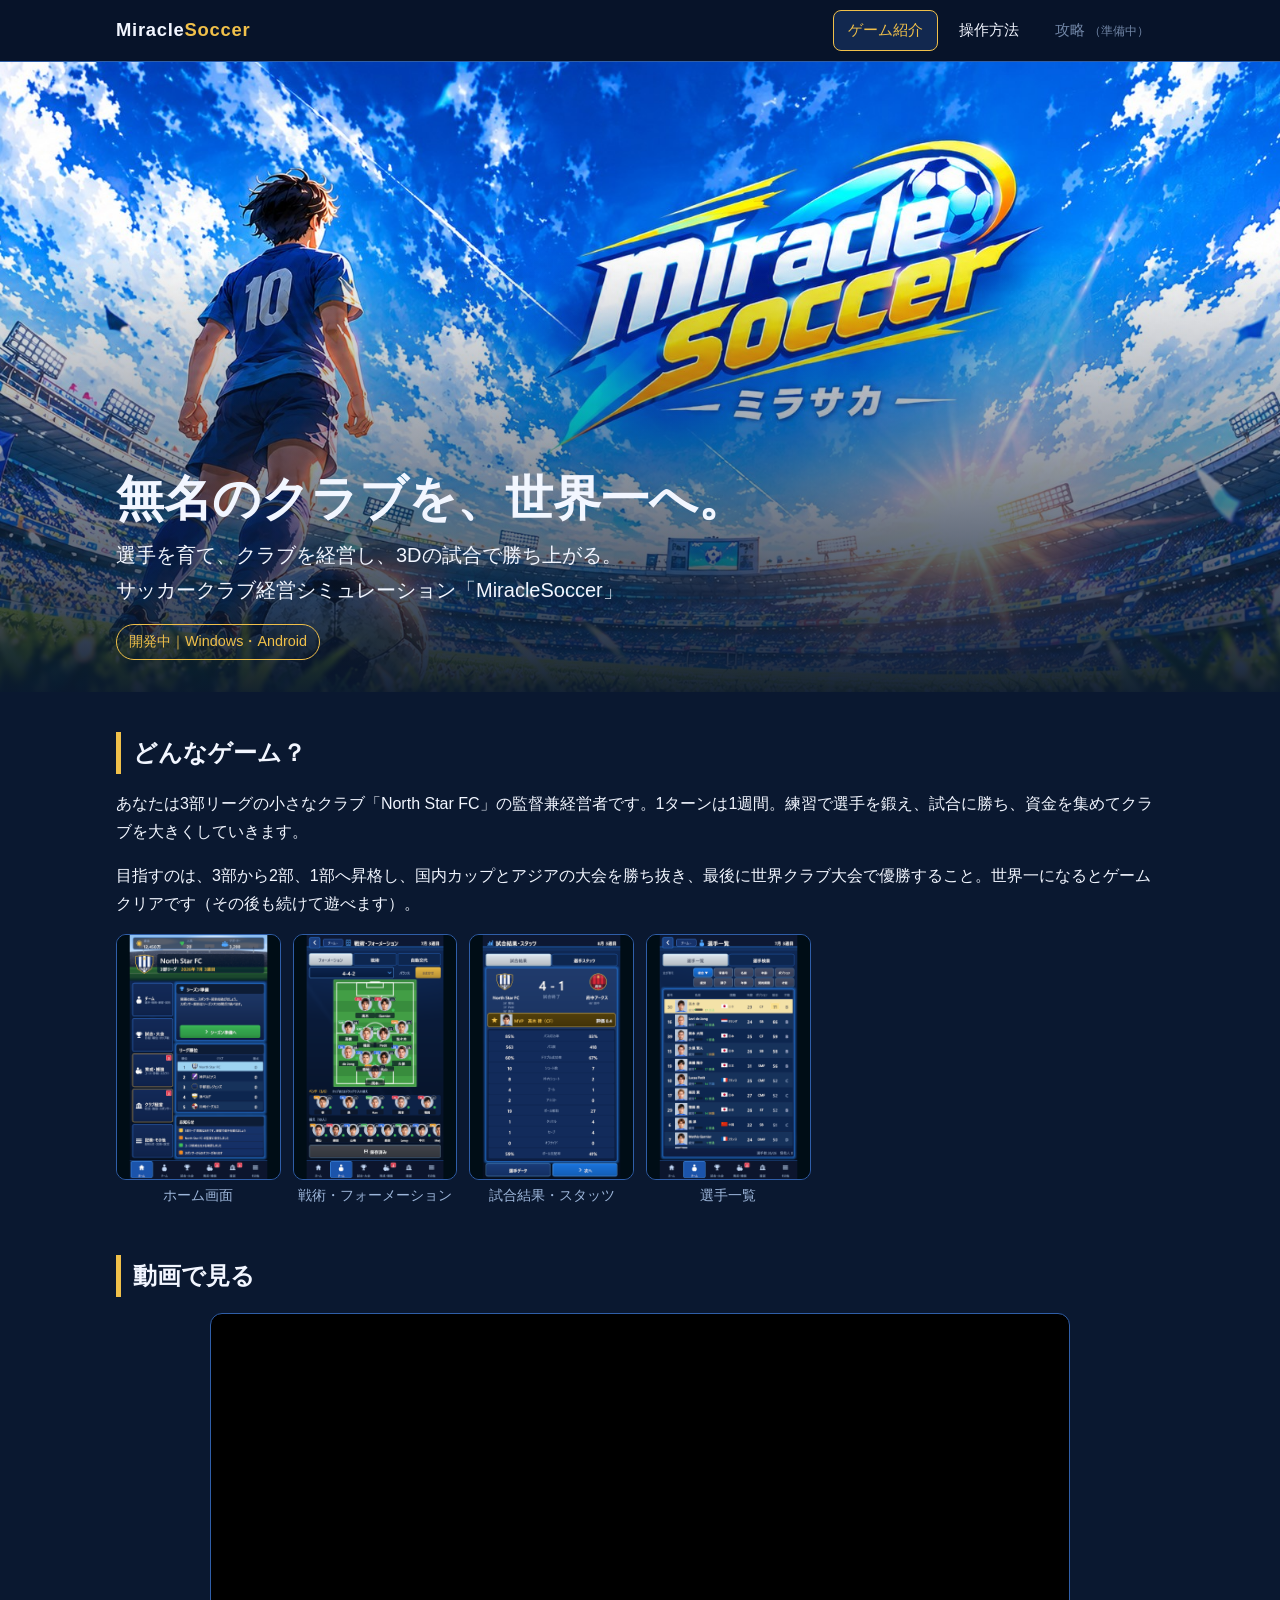
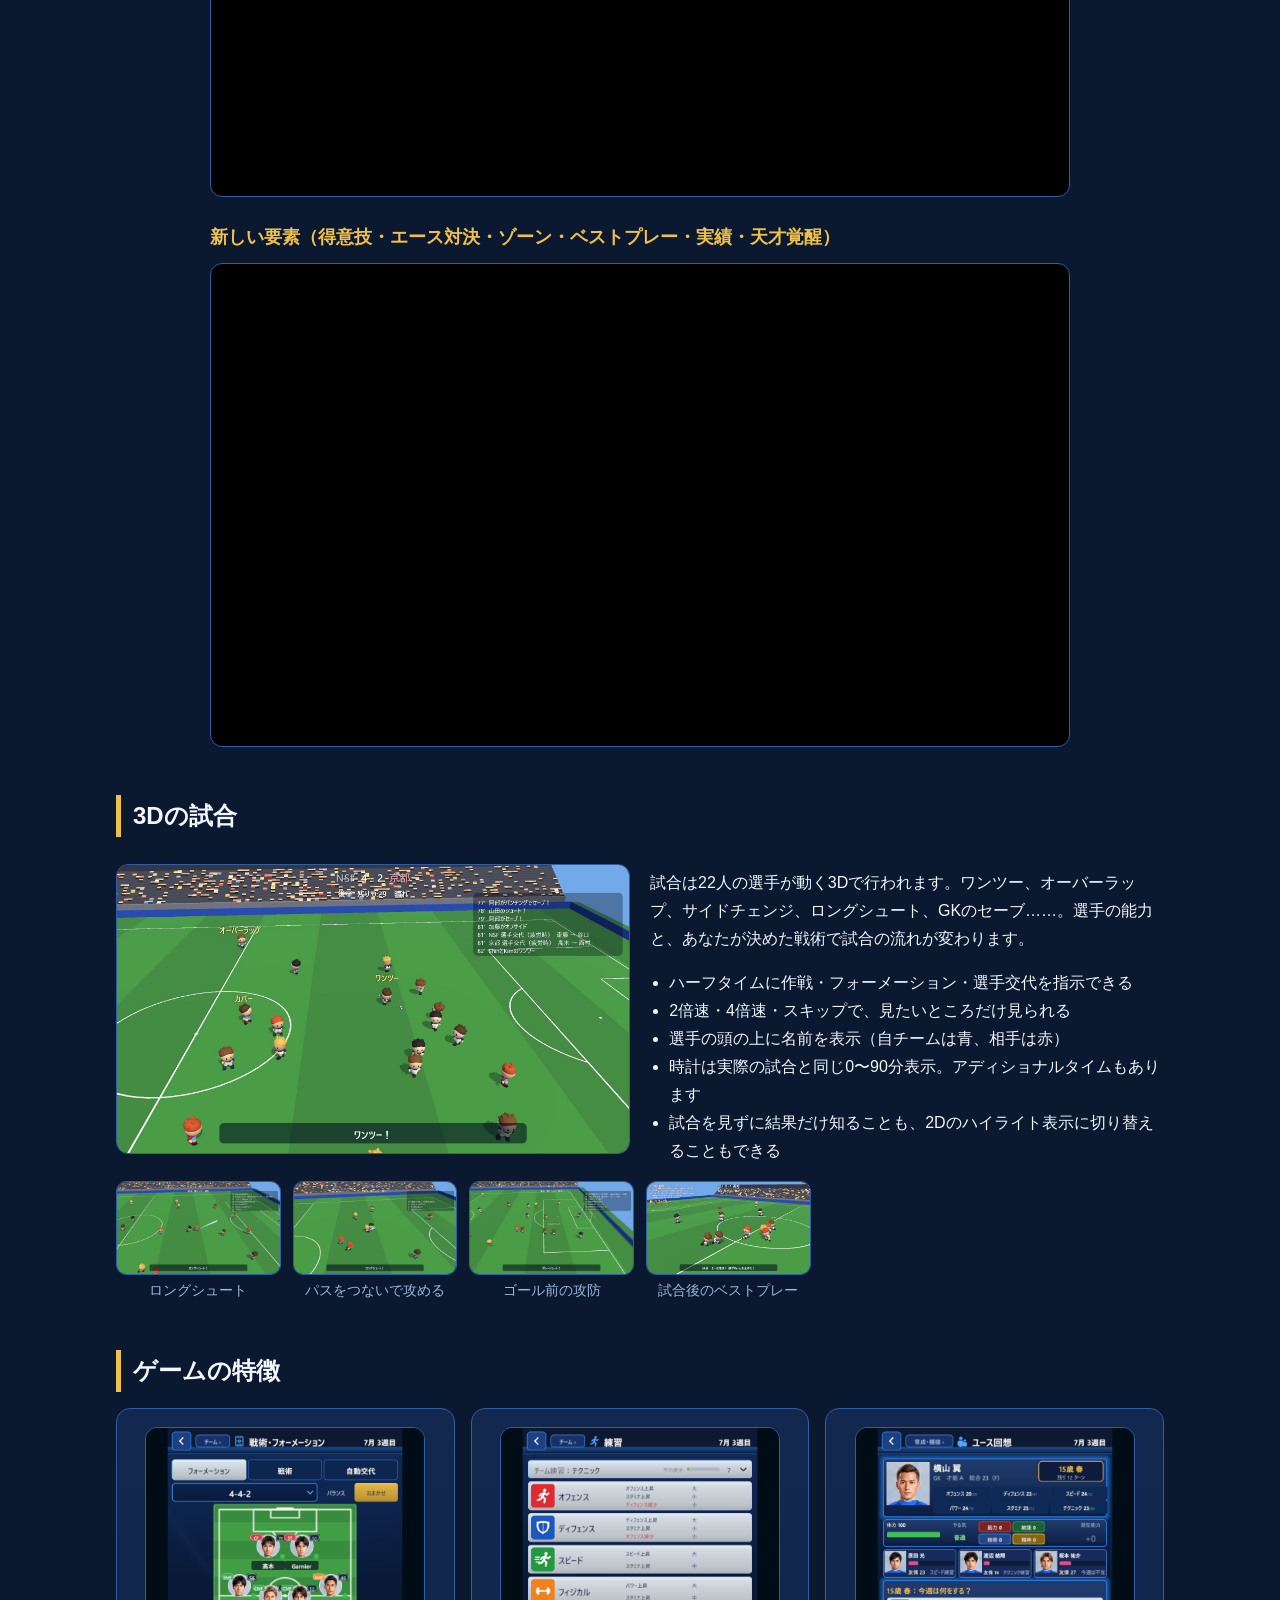
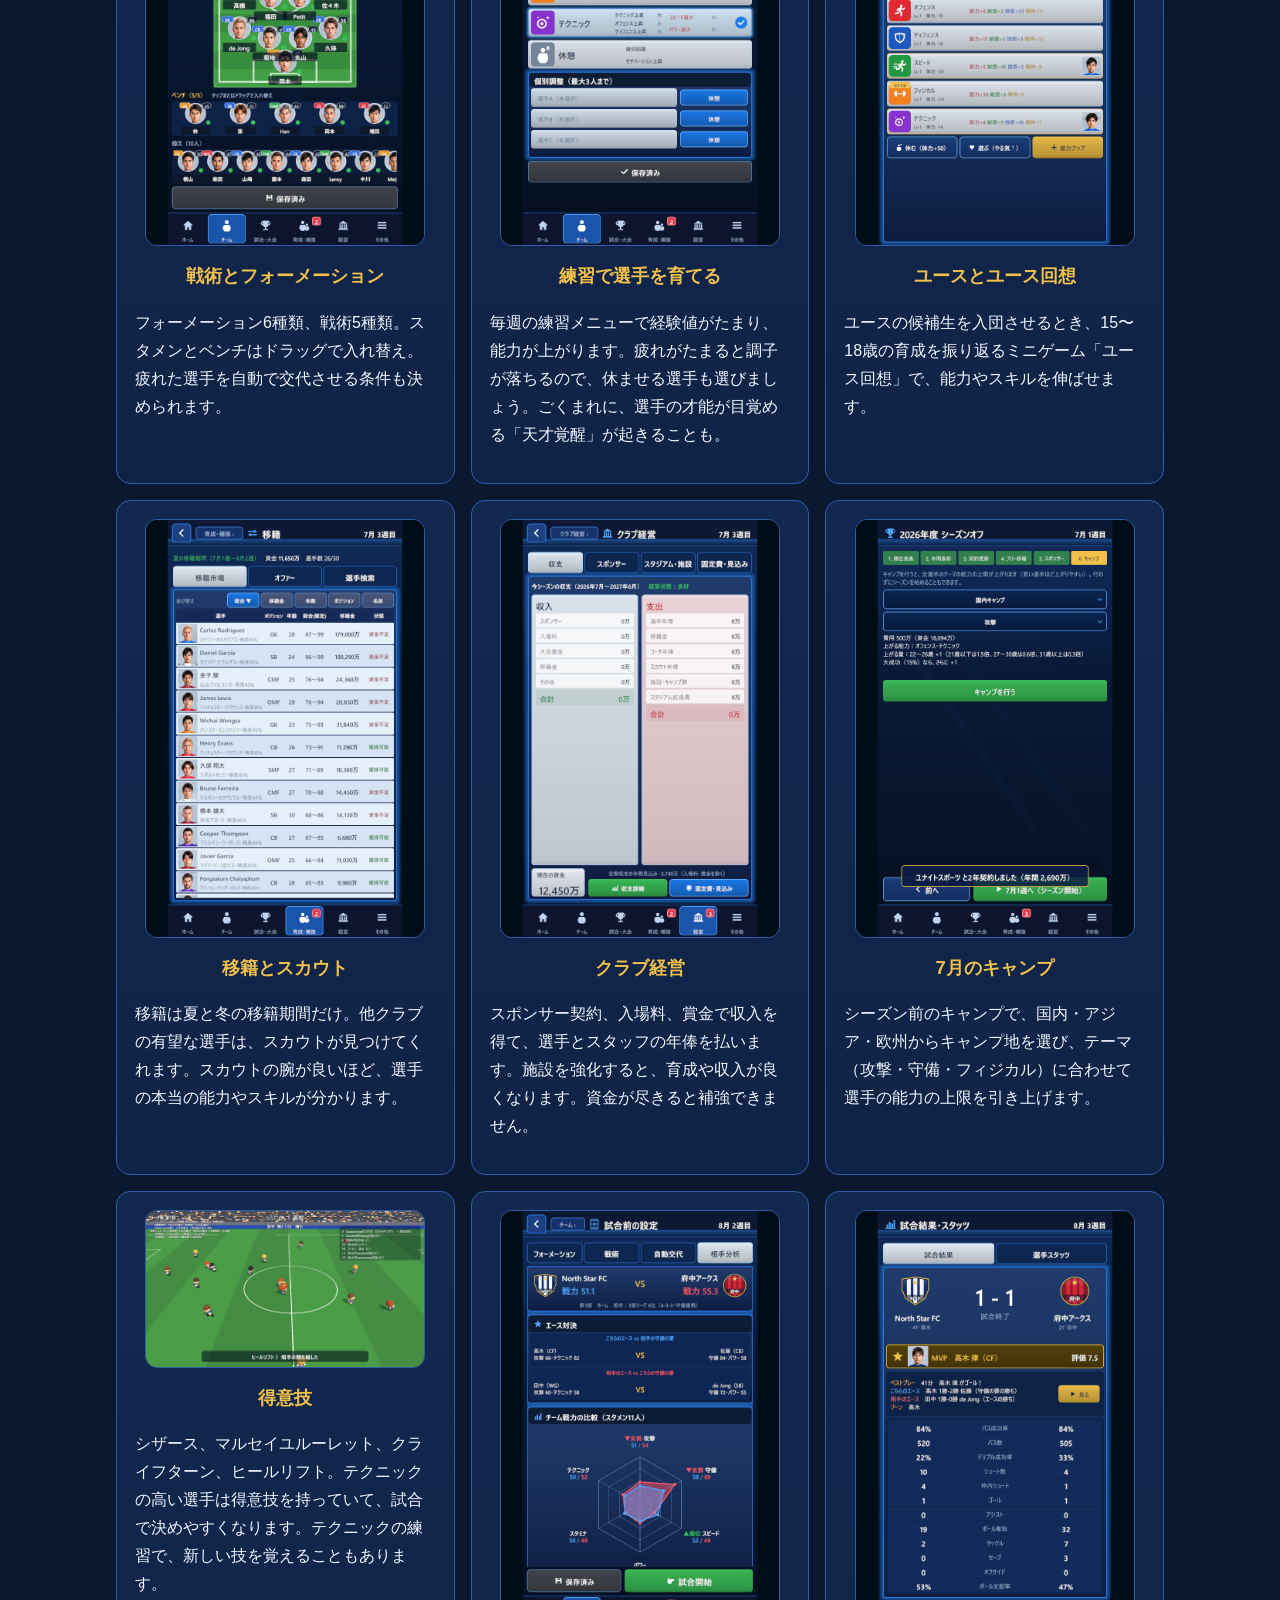
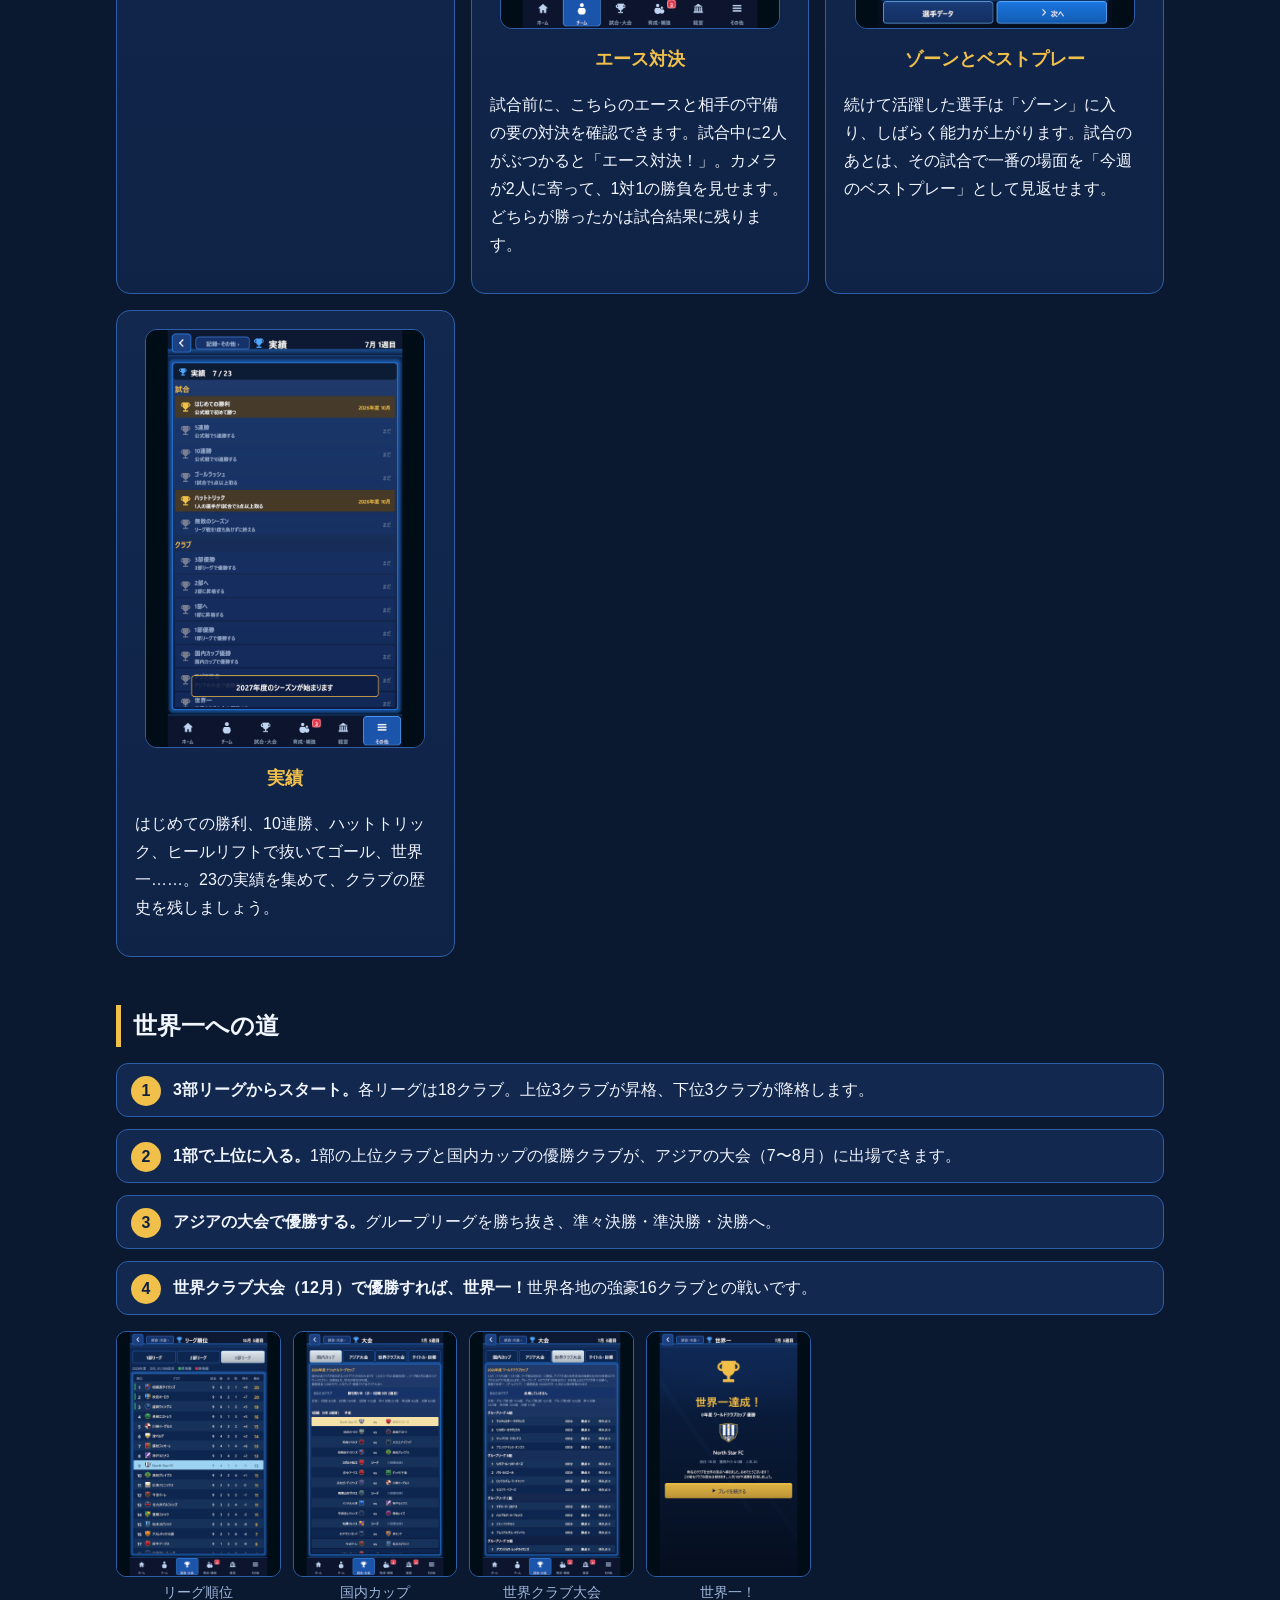
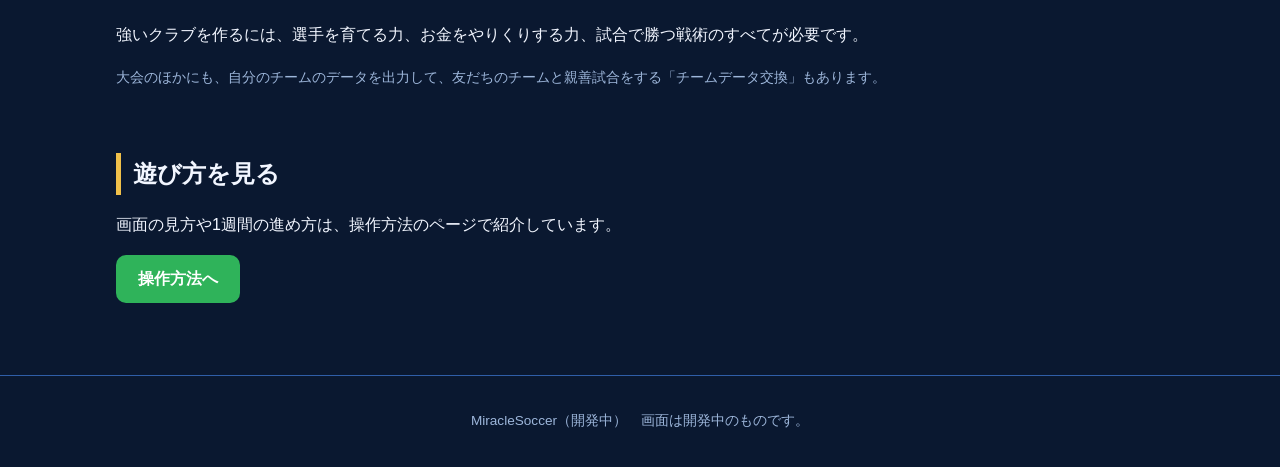
==== commit 265e03cf: "新しい要素の紹介動画を埋め込み、エース対決のカメラ・名前表示・試合時計の説明を追加 Co-Authored-By: Claude Opus 5.5 <noreply@anthropic.com>" ====
--- a/index.html
+++ b/index.html
@@ -45,6 +45,8 @@
   <section>
     <h2>動画で見る</h2>
     <div class="video"><iframe src="https://www.youtube-nocookie.com/embed/7nWPicOZ9nc" title="MiracleSoccer 試合紹介（3D）" loading="lazy" allow="accelerometer; autoplay; clipboard-write; encrypted-media; gyroscope; picture-in-picture; web-share" referrerpolicy="strict-origin-when-cross-origin" allowfullscreen></iframe></div>
+    <h3 style="margin:24px auto 10px;max-width:860px">新しい要素（得意技・エース対決・ゾーン・ベストプレー・実績・天才覚醒）</h3>
+    <div class="video"><iframe src="https://www.youtube-nocookie.com/embed/sIvwtEPhvZc" title="MiracleSoccer 新しい要素の紹介" loading="lazy" allow="accelerometer; autoplay; clipboard-write; encrypted-media; gyroscope; picture-in-picture; web-share" referrerpolicy="strict-origin-when-cross-origin" allowfullscreen></iframe></div>
   </section>
 
   <section>
@@ -56,6 +58,8 @@
         <ul>
           <li>ハーフタイムに作戦・フォーメーション・選手交代を指示できる</li>
           <li>2倍速・4倍速・スキップで、見たいところだけ見られる</li>
+          <li>選手の頭の上に名前を表示（自チームは青、相手は赤）</li>
+          <li>時計は実際の試合と同じ0〜90分表示。アディショナルタイムもあります</li>
           <li>試合を見ずに結果だけ知ることも、2Dのハイライト表示に切り替えることもできる</li>
         </ul>
       </div>
@@ -124,7 +128,7 @@
         <img class="phone" src="img/feat_duel.png" alt="試合前のエース対決の画面" loading="lazy">
         <div>
           <h3>エース対決</h3>
-          <p>試合前に、こちらのエースと相手の守備の要の対決を確認できます。試合中に2人がぶつかると「エース対決！」。どちらが勝ったかは試合結果に残ります。</p>
+          <p>試合前に、こちらのエースと相手の守備の要の対決を確認できます。試合中に2人がぶつかると「エース対決！」。カメラが2人に寄って、1対1の勝負を見せます。どちらが勝ったかは試合結果に残ります。</p>
         </div>
       </div>
       <div class="card feature">
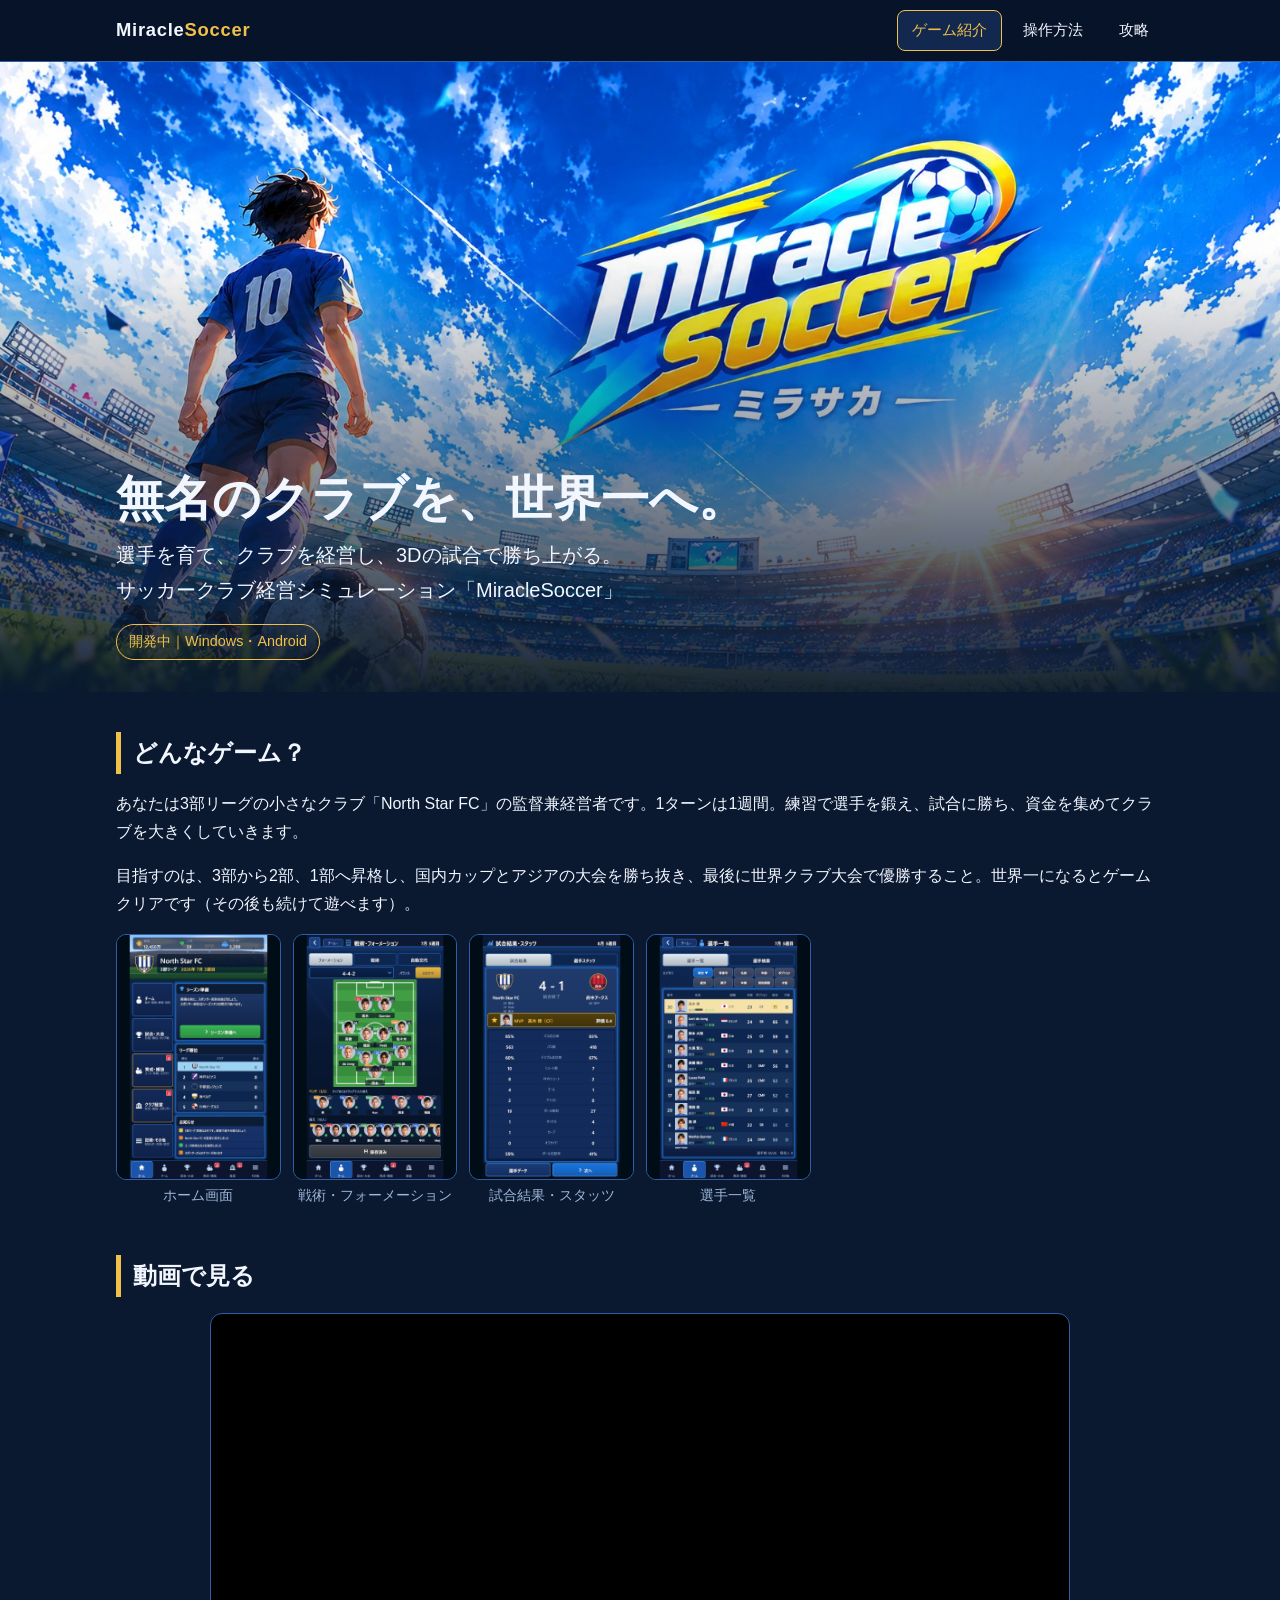
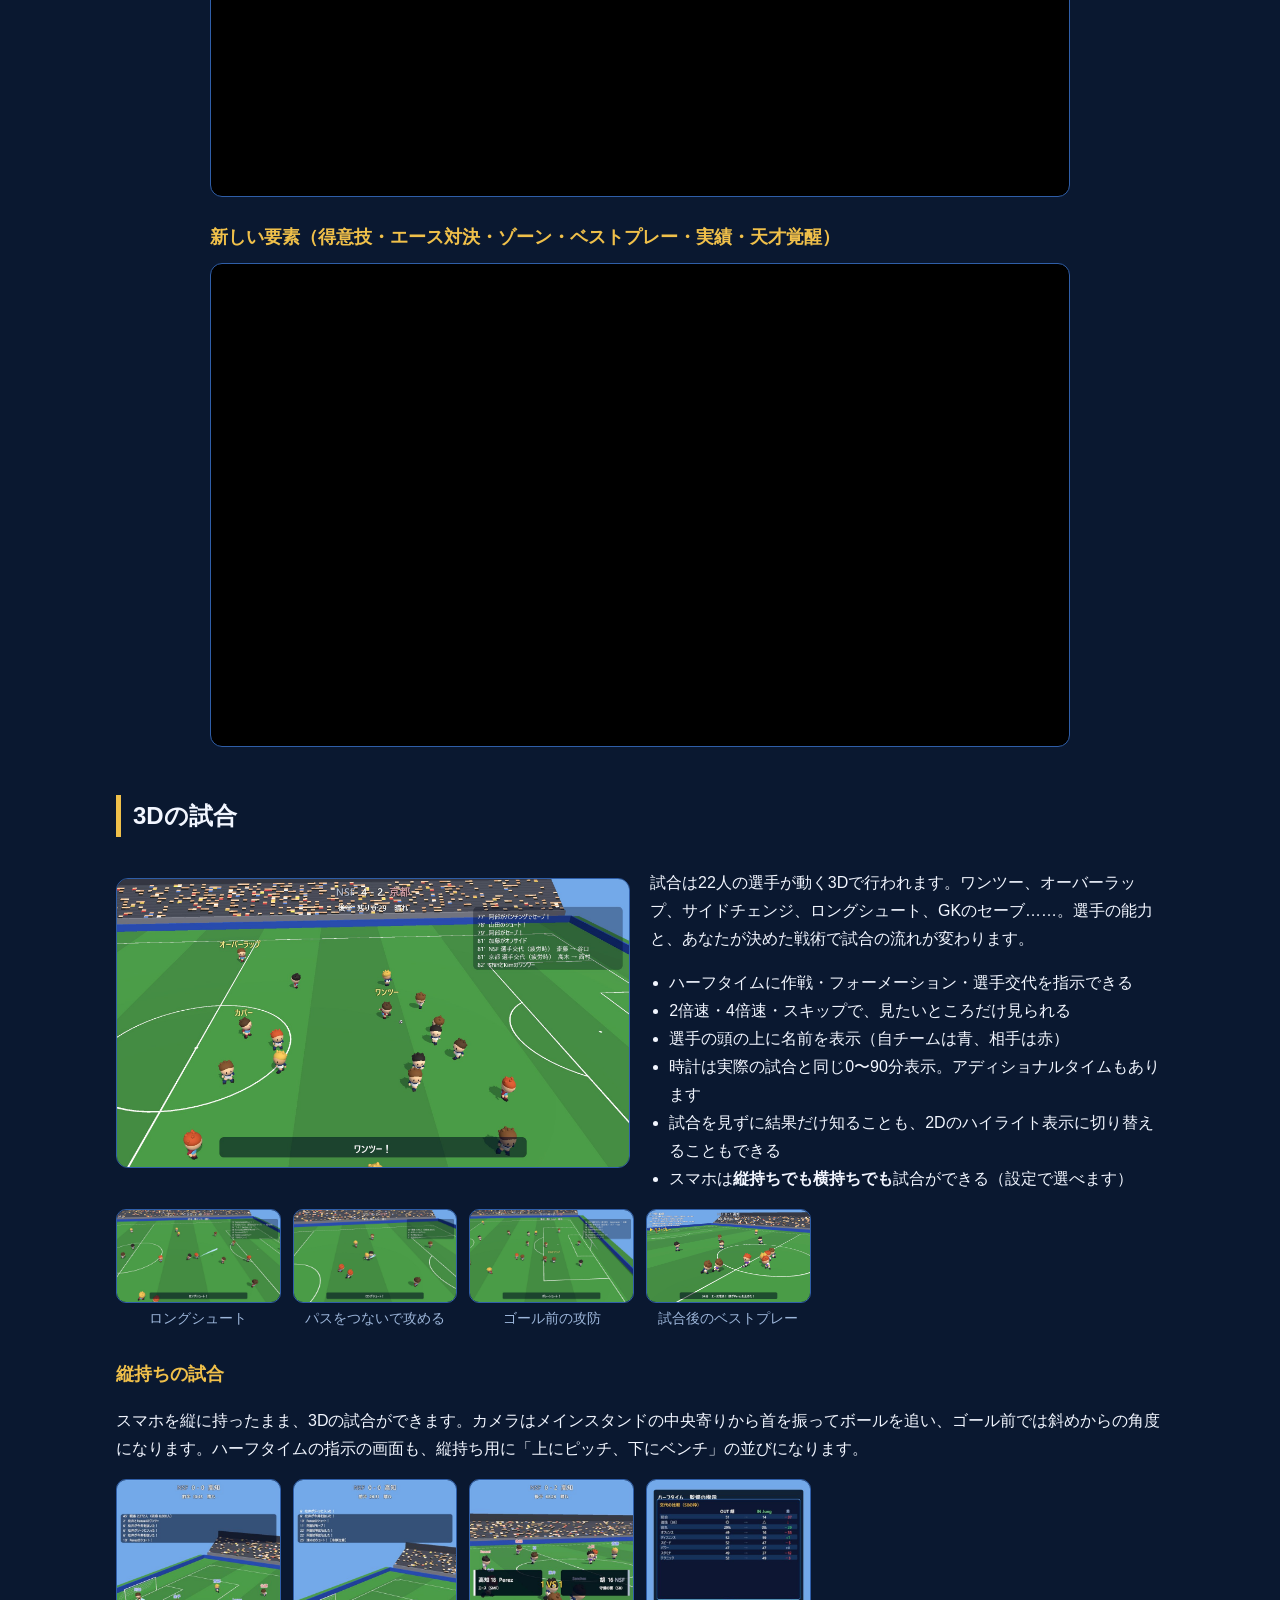
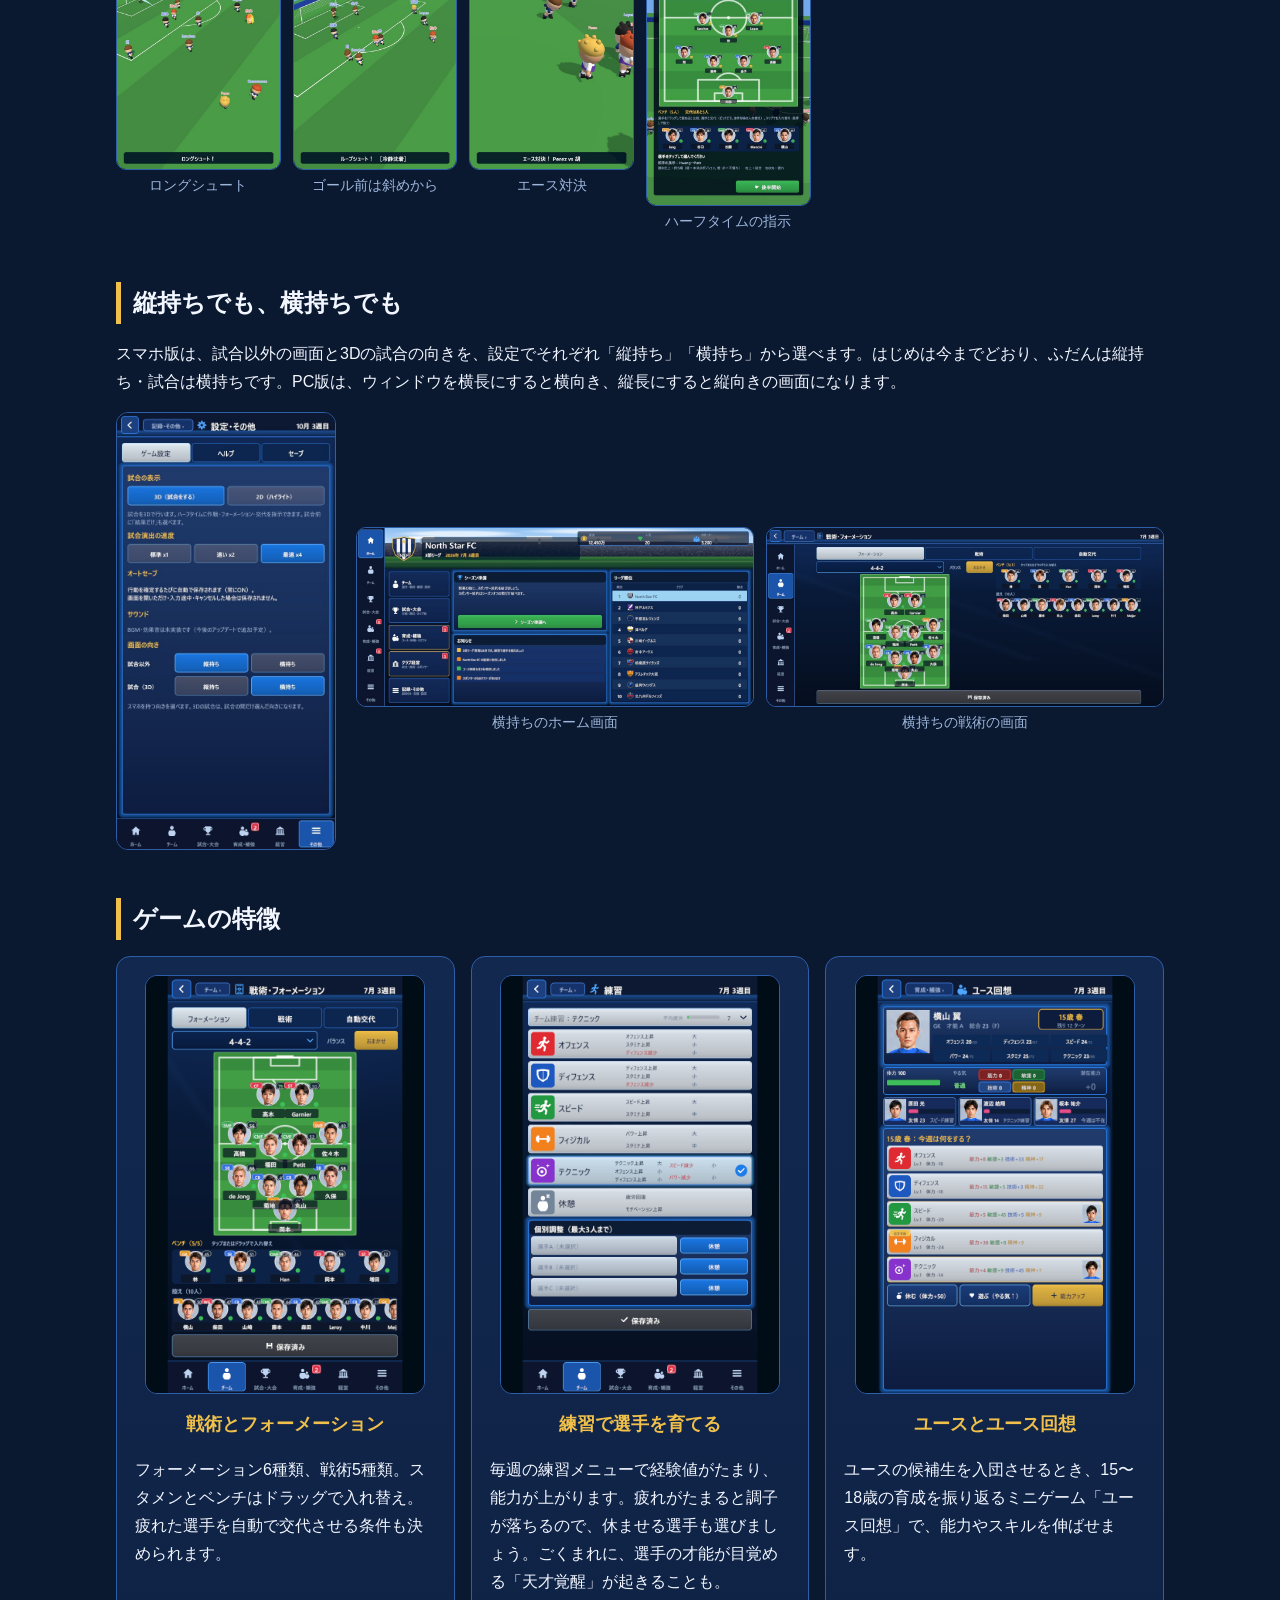
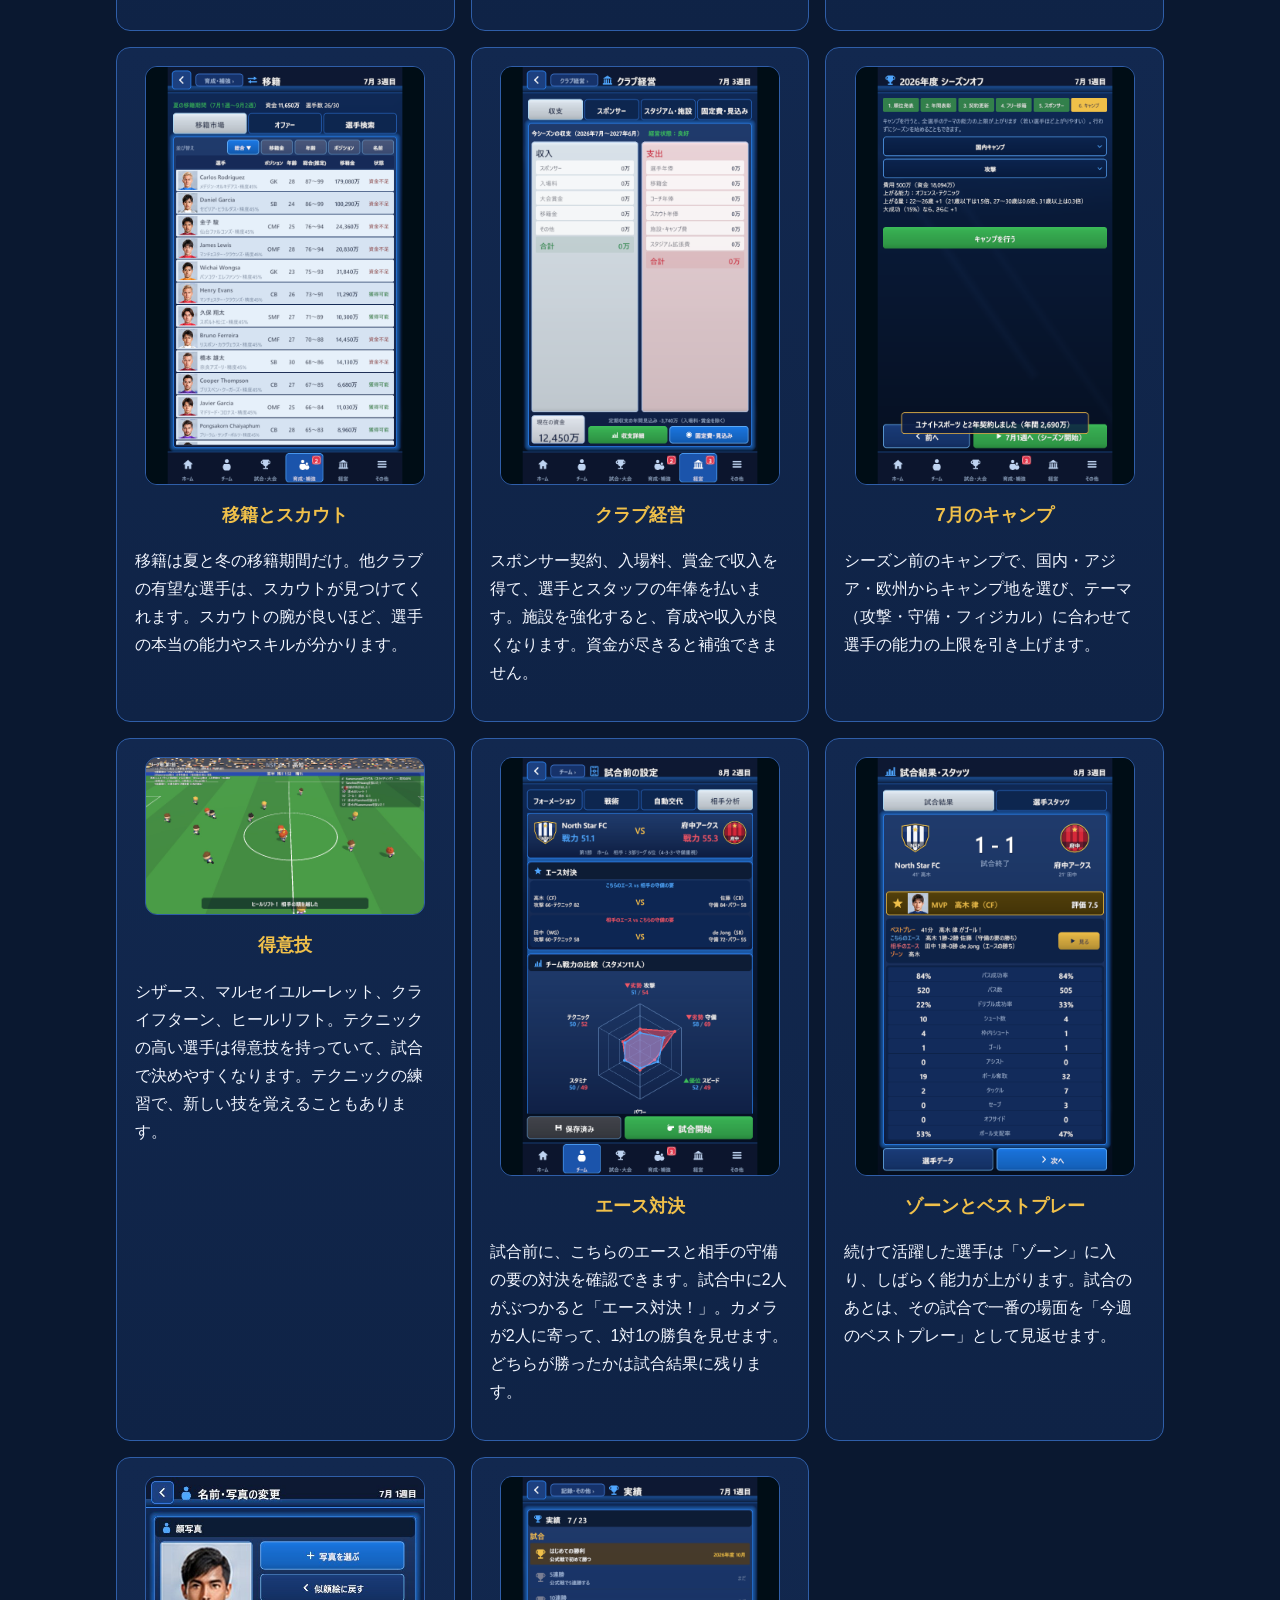
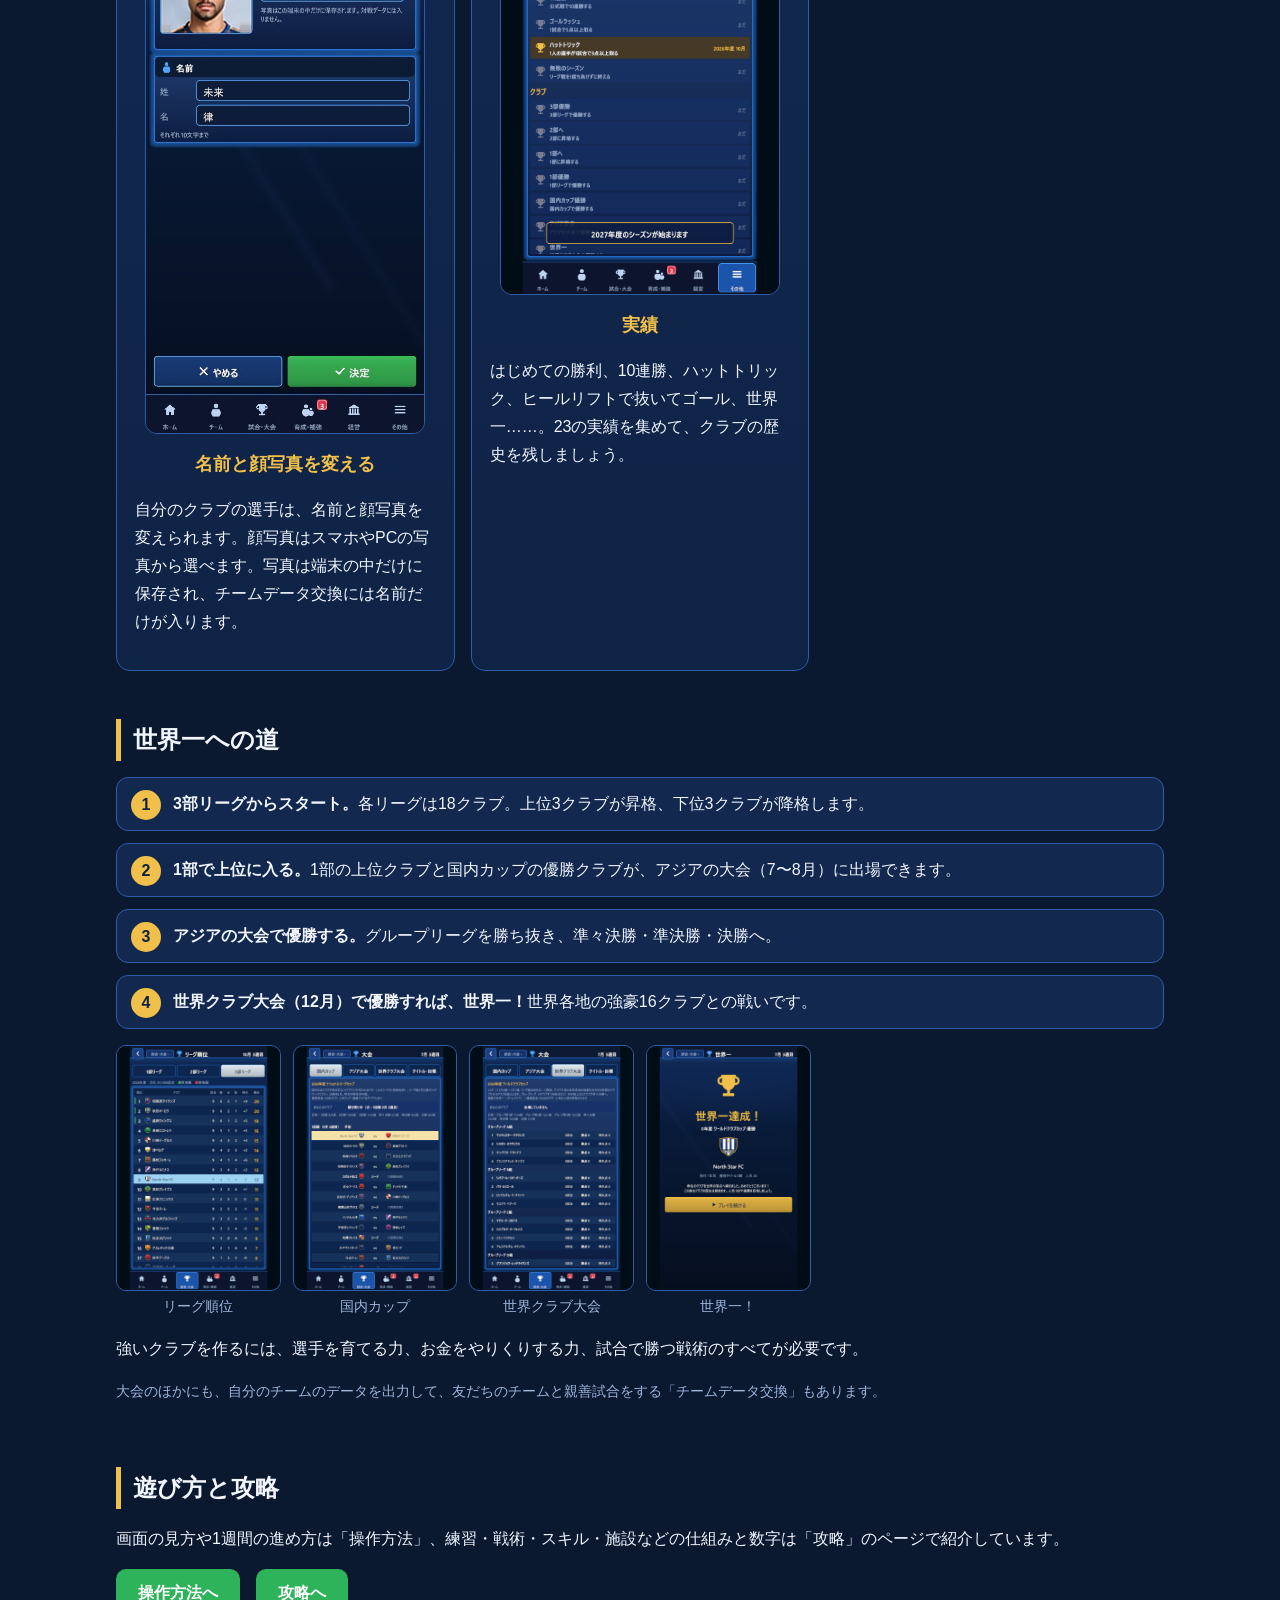
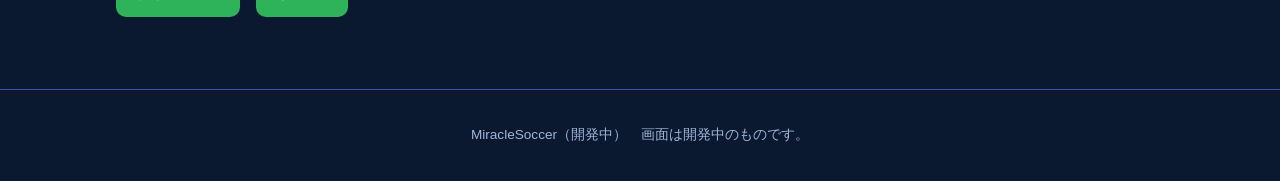
==== commit 382fda04: "攻略ページを追加し、縦持ちの試合・画面の向きの設定・名前と顔写真の変更を紹介 - 攻略（guide.html）：能力とランク、練習と疲れ、成長タイプ、ポジション適性、戦術、ビルドアップ、ゾーン・得意技" ====
--- a/index.html
+++ b/index.html
@@ -15,7 +15,7 @@
       <ul>
         <li><a class="current" href="index.html">ゲーム紹介</a></li>
         <li><a href="howto.html">操作方法</a></li>
-        <li><span class="soon">攻略 <small>（準備中）</small></span></li>
+        <li><a href="guide.html">攻略</a></li>
       </ul>
     </nav>
   </div>
@@ -61,6 +61,7 @@
           <li>選手の頭の上に名前を表示（自チームは青、相手は赤）</li>
           <li>時計は実際の試合と同じ0〜90分表示。アディショナルタイムもあります</li>
           <li>試合を見ずに結果だけ知ることも、2Dのハイライト表示に切り替えることもできる</li>
+          <li>スマホは<b>縦持ちでも横持ちでも</b>試合ができる（設定で選べます）</li>
         </ul>
       </div>
     </div>
@@ -70,6 +71,27 @@
       <figure><img src="img/match3d_4.jpg" alt="3Dの試合の場面" loading="lazy"><figcaption>ゴール前の攻防</figcaption></figure>
       <figure><img src="img/feat_bestplay3d.jpg" alt="試合後のベストプレーのリプレイ" loading="lazy"><figcaption>試合後のベストプレー</figcaption></figure>
     </div>
+
+    <h3 style="margin-top:28px">縦持ちの試合</h3>
+    <p>スマホを縦に持ったまま、3Dの試合ができます。カメラはメインスタンドの中央寄りから首を振ってボールを追い、ゴール前では斜めからの角度になります。ハーフタイムの指示の画面も、縦持ち用に「上にピッチ、下にベンチ」の並びになります。</p>
+    <div class="shots tall">
+      <figure><img src="img/vertical_1.jpg" alt="縦持ちの3Dの試合。ロングシュートの場面" loading="lazy"><figcaption>ロングシュート</figcaption></figure>
+      <figure><img src="img/vertical_3.jpg" alt="縦持ちの3Dの試合。ゴール前を斜めから映した場面" loading="lazy"><figcaption>ゴール前は斜めから</figcaption></figure>
+      <figure><img src="img/vertical_2.jpg" alt="縦持ちの3Dの試合。エース対決の場面" loading="lazy"><figcaption>エース対決</figcaption></figure>
+      <figure><img src="img/vertical_halftime.jpg" alt="縦持ちのハーフタイムの指示の画面" loading="lazy"><figcaption>ハーフタイムの指示</figcaption></figure>
+    </div>
+  </section>
+
+  <section>
+    <h2>縦持ちでも、横持ちでも</h2>
+    <p>スマホ版は、試合以外の画面と3Dの試合の向きを、設定でそれぞれ「縦持ち」「横持ち」から選べます。はじめは今までどおり、ふだんは縦持ち・試合は横持ちです。PC版は、ウィンドウを横長にすると横向き、縦長にすると縦向きの画面になります。</p>
+    <div class="feature">
+      <img class="phone" src="img/settings_orientation.jpg" alt="設定の画面の向き" loading="lazy">
+      <div class="shots wide" style="margin-top:0">
+        <figure><img src="img/landscape_home.jpg" alt="横持ちのホーム画面" loading="lazy"><figcaption>横持ちのホーム画面</figcaption></figure>
+        <figure><img src="img/landscape_tactics.jpg" alt="横持ちの戦術の画面" loading="lazy"><figcaption>横持ちの戦術の画面</figcaption></figure>
+      </div>
+    </div>
   </section>
 
   <section>
@@ -136,6 +158,13 @@
         <div>
           <h3>ゾーンとベストプレー</h3>
           <p>続けて活躍した選手は「ゾーン」に入り、しばらく能力が上がります。試合のあとは、その試合で一番の場面を「今週のベストプレー」として見返せます。</p>
+        </div>
+      </div>
+      <div class="card feature">
+        <img class="phone" src="img/feat_edit_player.jpg" alt="選手の名前と顔写真を変える画面" loading="lazy">
+        <div>
+          <h3>名前と顔写真を変える</h3>
+          <p>自分のクラブの選手は、名前と顔写真を変えられます。顔写真はスマホやPCの写真から選べます。写真は端末の中だけに保存され、チームデータ交換には名前だけが入ります。</p>
         </div>
       </div>
       <div class="card feature">
@@ -169,9 +198,9 @@
   </section>
 
   <section>
-    <h2>遊び方を見る</h2>
-    <p>画面の見方や1週間の進め方は、操作方法のページで紹介しています。</p>
-    <p><a class="btn" href="howto.html">操作方法へ</a></p>
+    <h2>遊び方と攻略</h2>
+    <p>画面の見方や1週間の進め方は「操作方法」、練習・戦術・スキル・施設などの仕組みと数字は「攻略」のページで紹介しています。</p>
+    <p><a class="btn" href="howto.html">操作方法へ</a>　<a class="btn" href="guide.html">攻略へ</a></p>
   </section>
 </main>
 
--- a/style.css
+++ b/style.css
@@ -145,3 +145,14 @@
   .hero::after { display: none; }
   .hero .inner { padding: 20px 16px 8px; }
 }
+
+/* 攻略：目次 */
+.toc { display: flex; flex-wrap: wrap; gap: 8px; margin: 20px 0 0; }
+.toc a { padding: 6px 12px; border: 1px solid var(--line); border-radius: 999px; text-decoration: none; font-size: 0.9rem; background: var(--panel); }
+.toc a:hover { border-color: var(--gold); }
+section[id] { scroll-margin-top: 70px; }
+.card ul { margin: 8px 0 0; padding-left: 1.2em; }
+
+/* 縦長・横長の画面写真のならび */
+.shots.tall { grid-template-columns: repeat(auto-fill, minmax(150px, 1fr)); }
+.shots.wide { grid-template-columns: repeat(auto-fill, minmax(300px, 1fr)); }
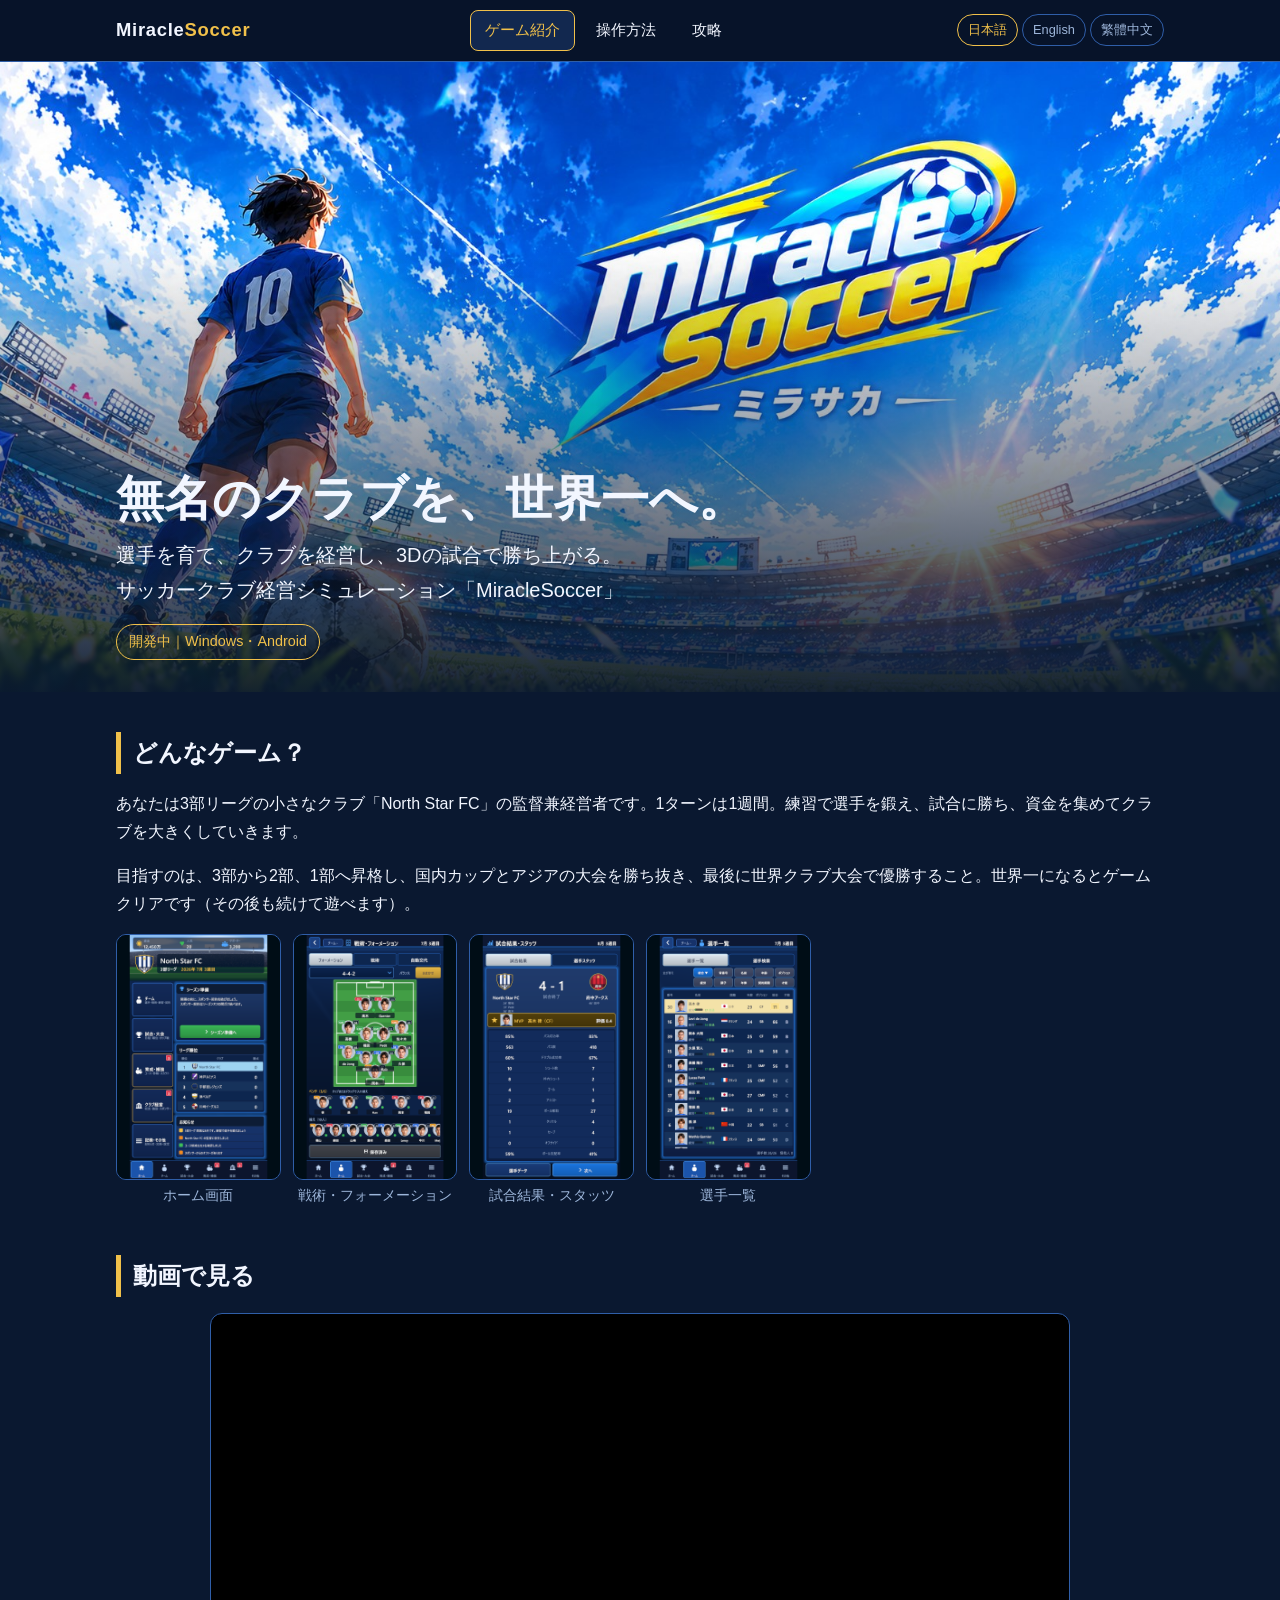
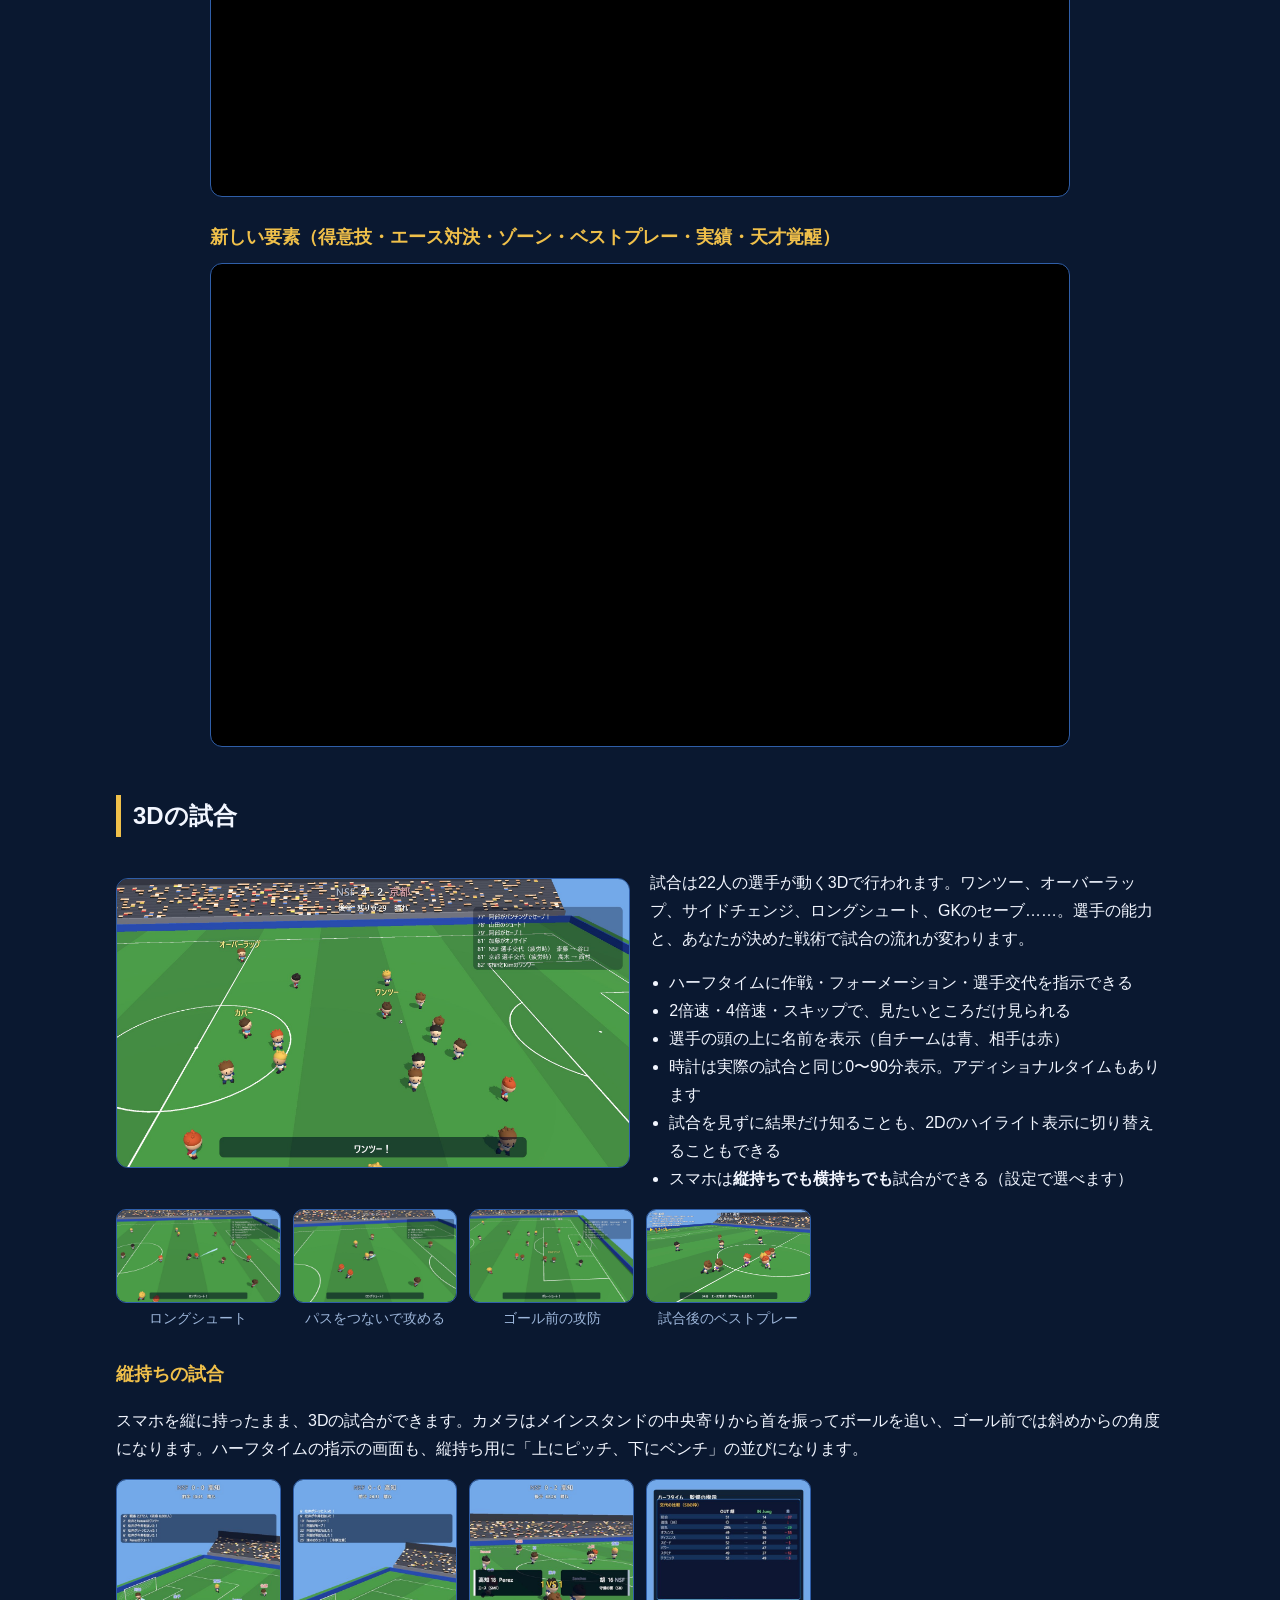
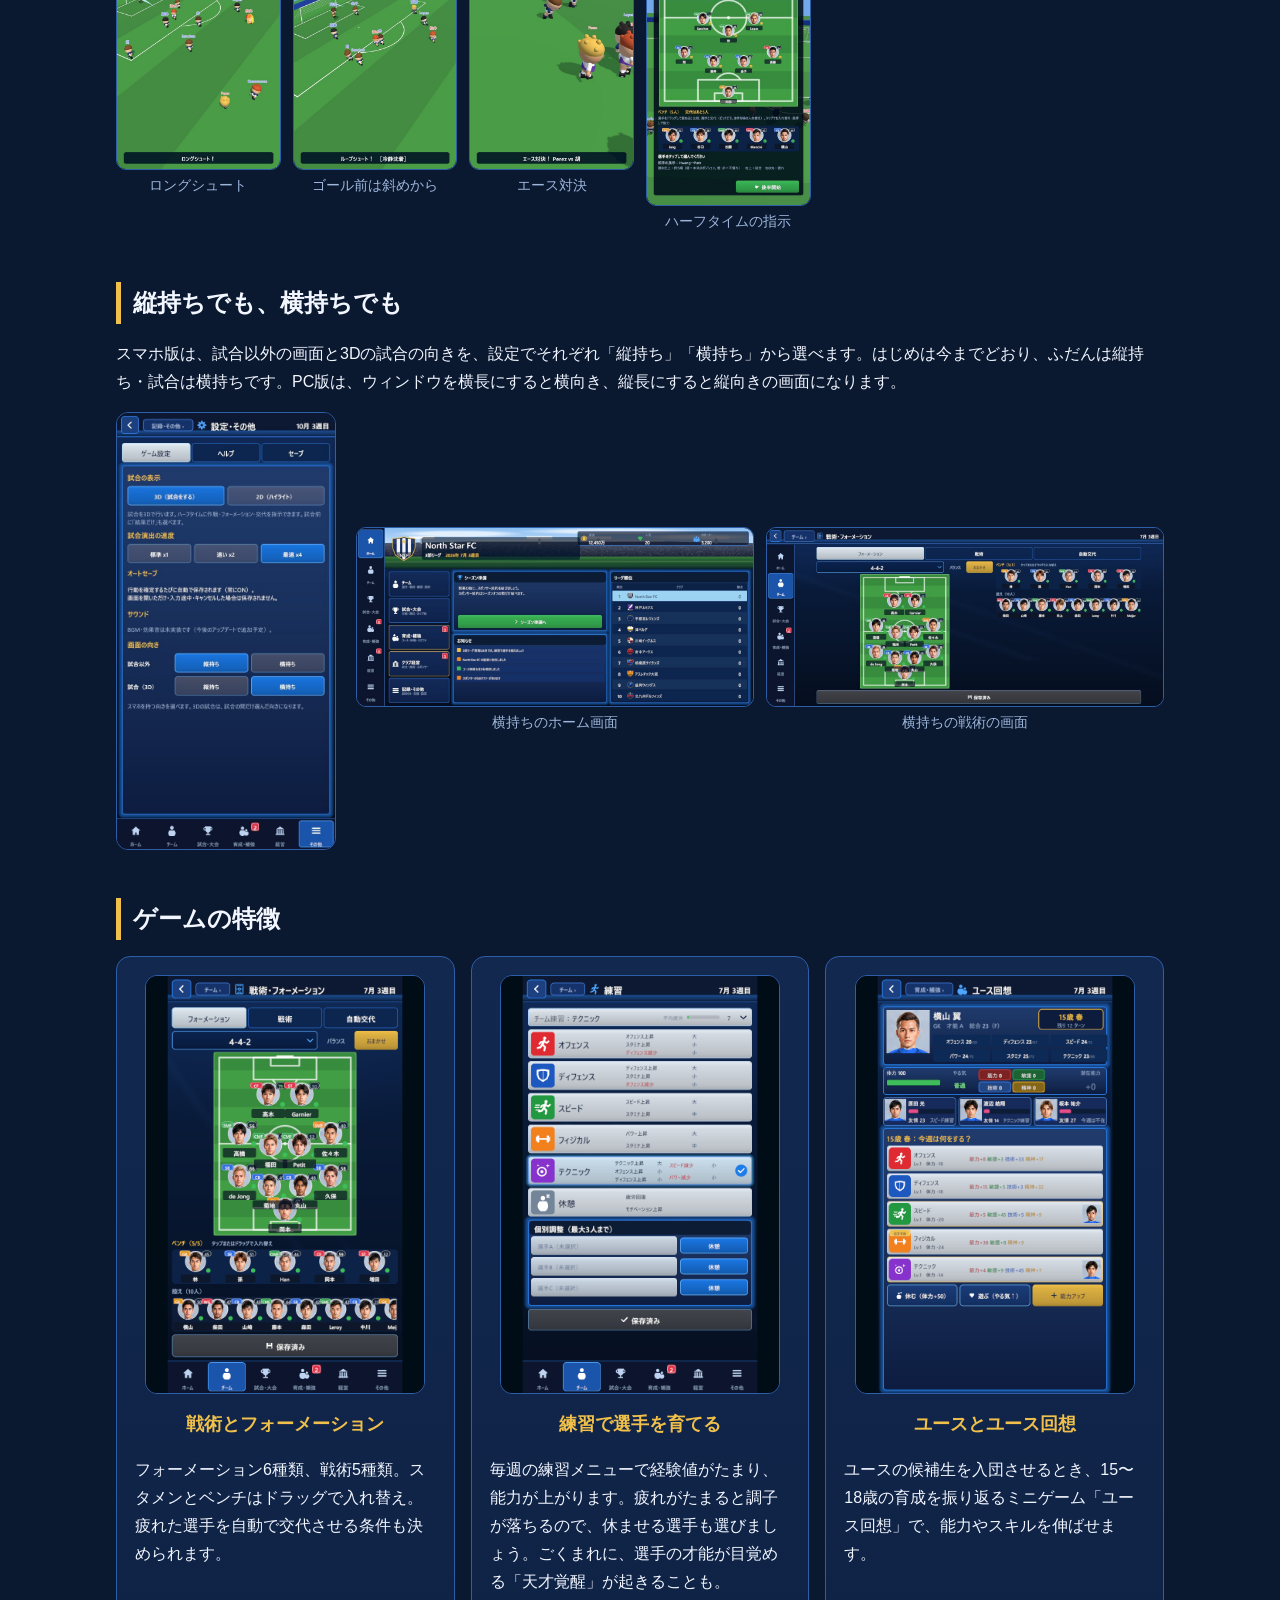
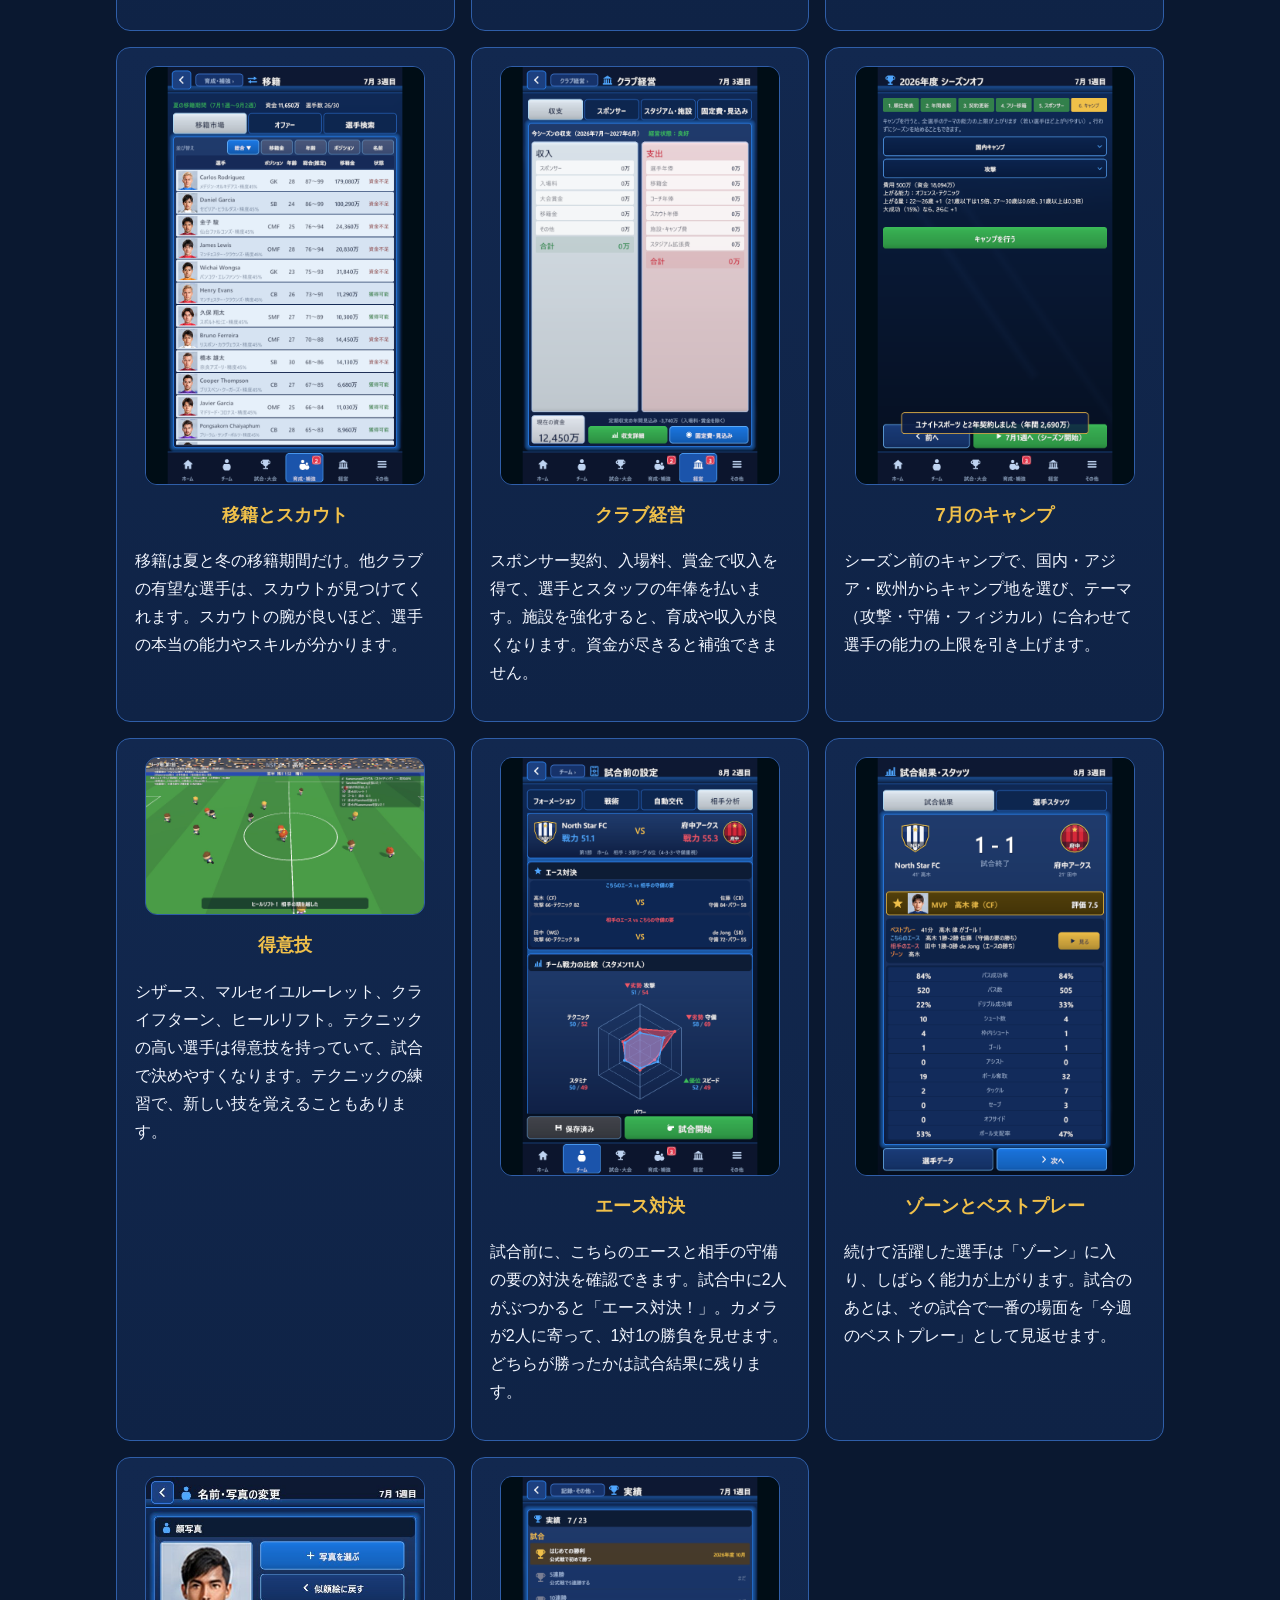
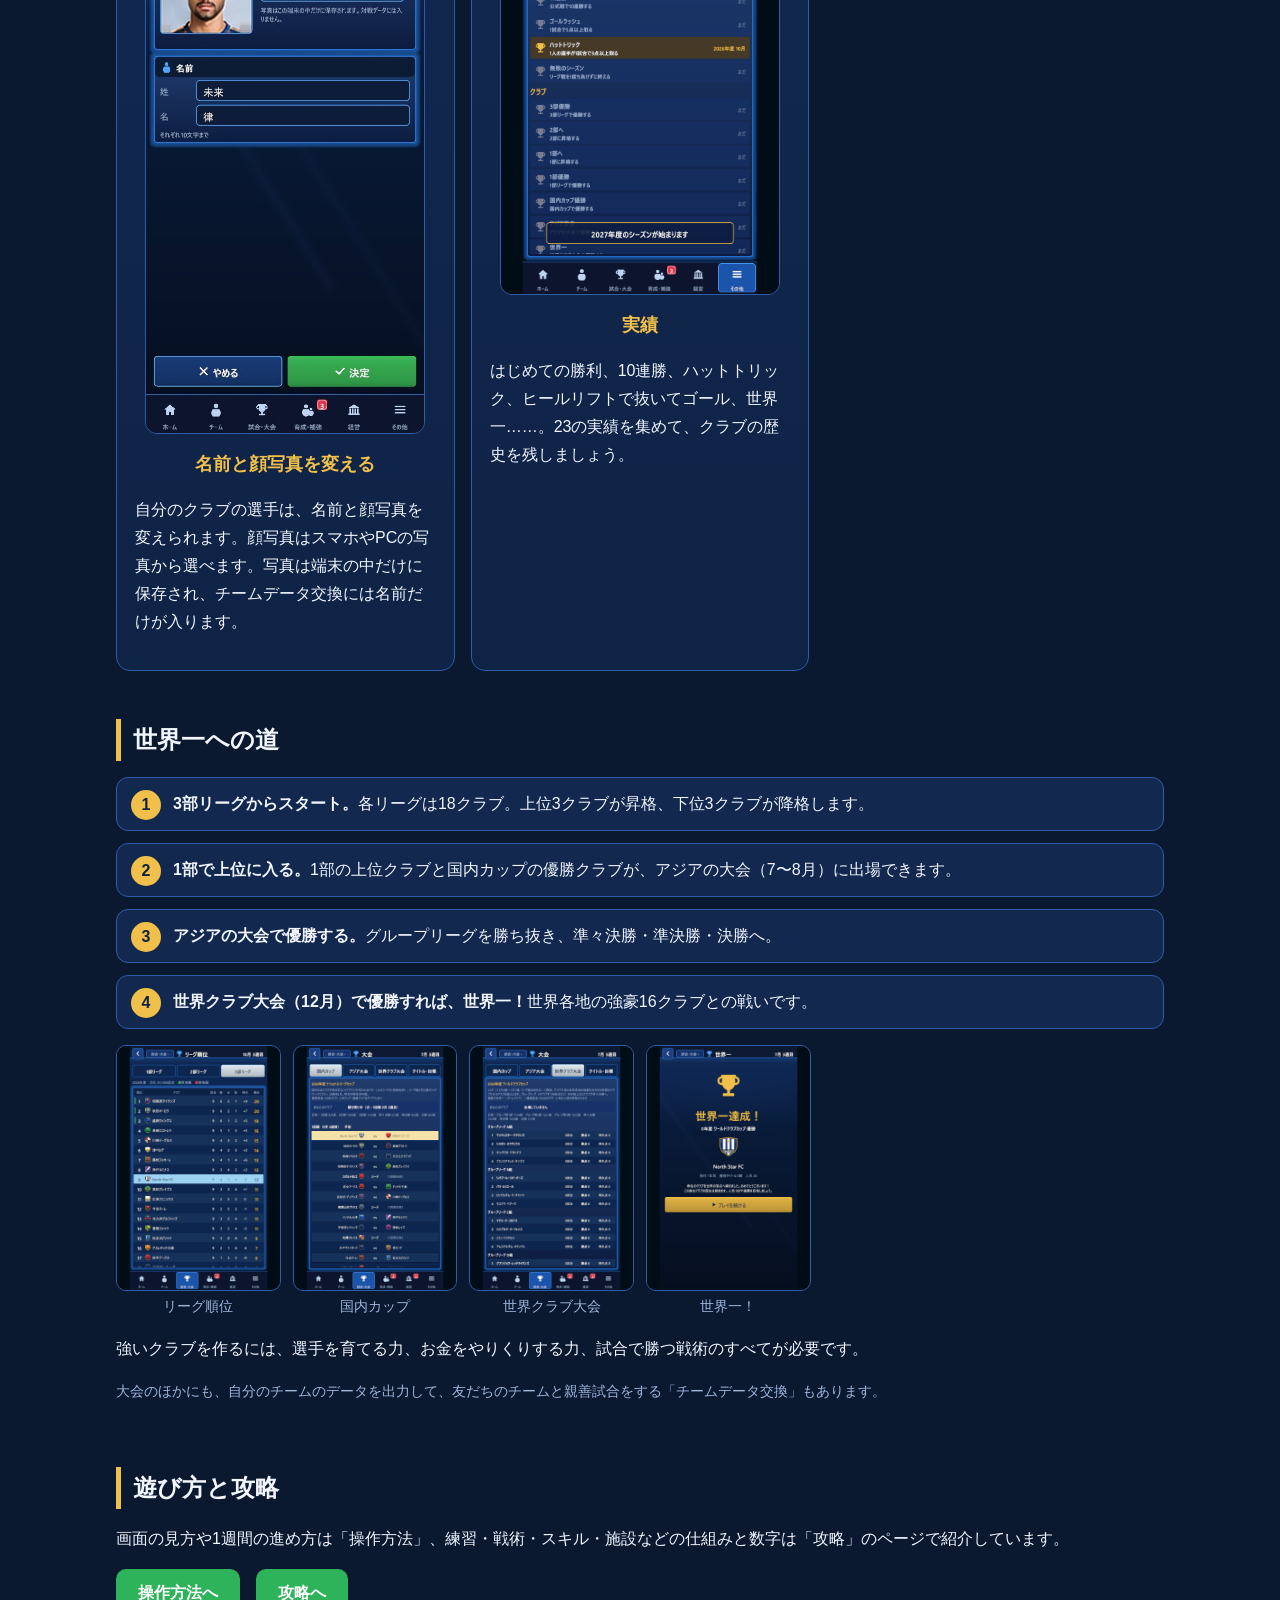
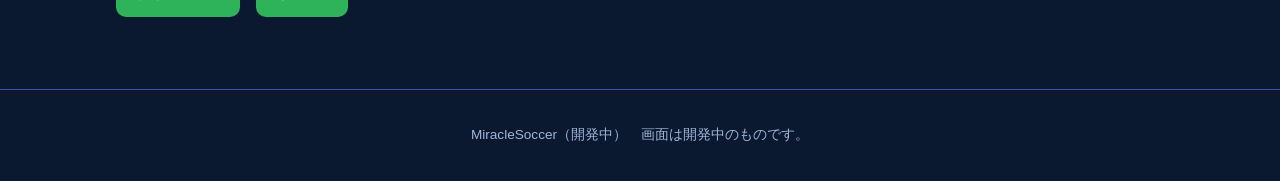
==== commit 2bf4840b: "サイトを英語・繁体字中国語に対応（en/・zh/ に3ページずつ、全ページに言語の切り替え） 英語版・繁体字版の画面写真は、それぞれの言語で撮ったゲーム画面に差し替え。  Co-Authored-By" ====
--- a/index.html
+++ b/index.html
@@ -18,6 +18,7 @@
         <li><a href="guide.html">攻略</a></li>
       </ul>
     </nav>
+    <div class="langs"><a class="current" href="index.html" lang="ja">日本語</a><a href="en/index.html" lang="en">English</a><a href="zh/index.html" lang="zh-Hant">繁體中文</a></div>
   </div>
 </header>
 
--- a/style.css
+++ b/style.css
@@ -156,3 +156,12 @@
 /* 縦長・横長の画面写真のならび */
 .shots.tall { grid-template-columns: repeat(auto-fill, minmax(150px, 1fr)); }
 .shots.wide { grid-template-columns: repeat(auto-fill, minmax(300px, 1fr)); }
+.card ol { margin: 8px 0 0; padding-left: 1.4em; }
+.card ol li { margin-bottom: 6px; }
+.card h3 + ol, .card h3 + ul { margin-top: 4px; }
+
+/* 言語の切り替え */
+.langs { display: flex; gap: 4px; flex-wrap: wrap; }
+.langs a { padding: 4px 10px; border: 1px solid var(--line); border-radius: 999px; font-size: 0.8rem; color: var(--sub); text-decoration: none; }
+.langs a:hover { border-color: var(--gold); color: var(--text); }
+.langs a.current { border-color: var(--gold); color: var(--gold); }
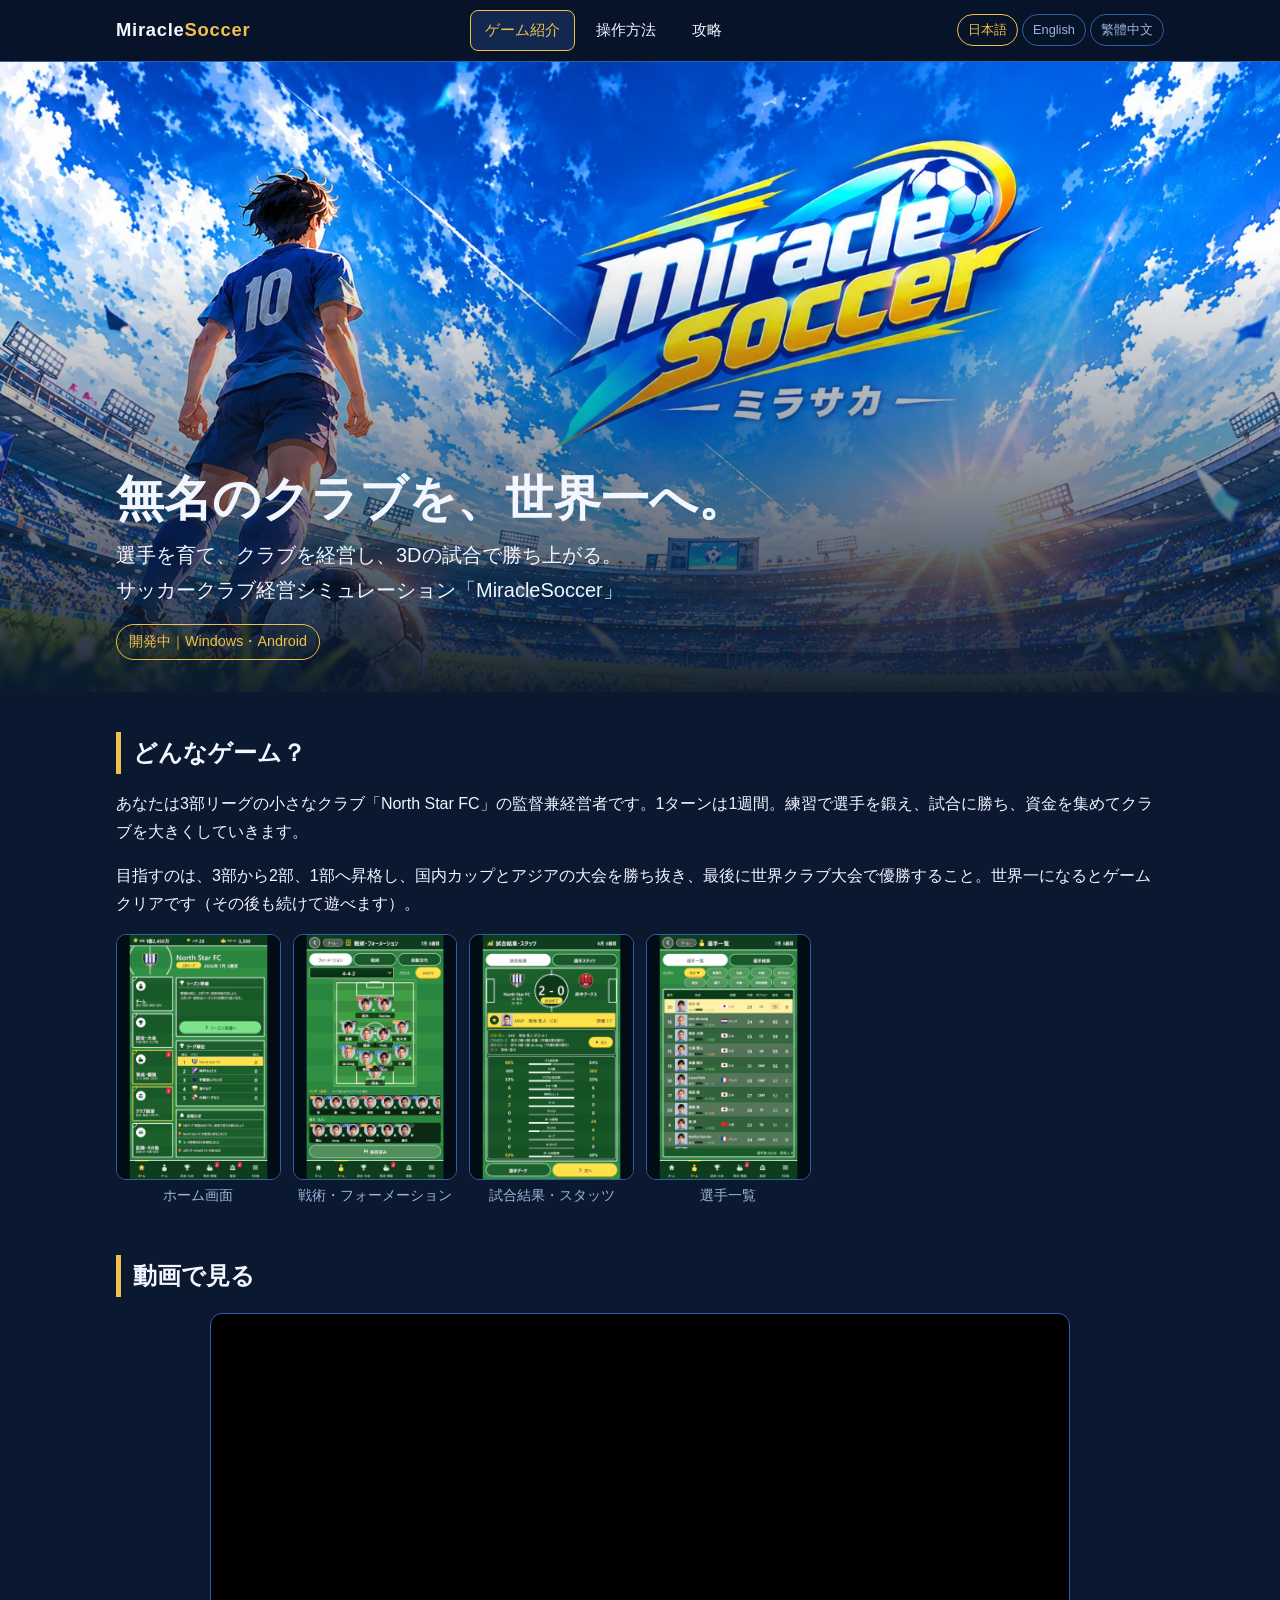
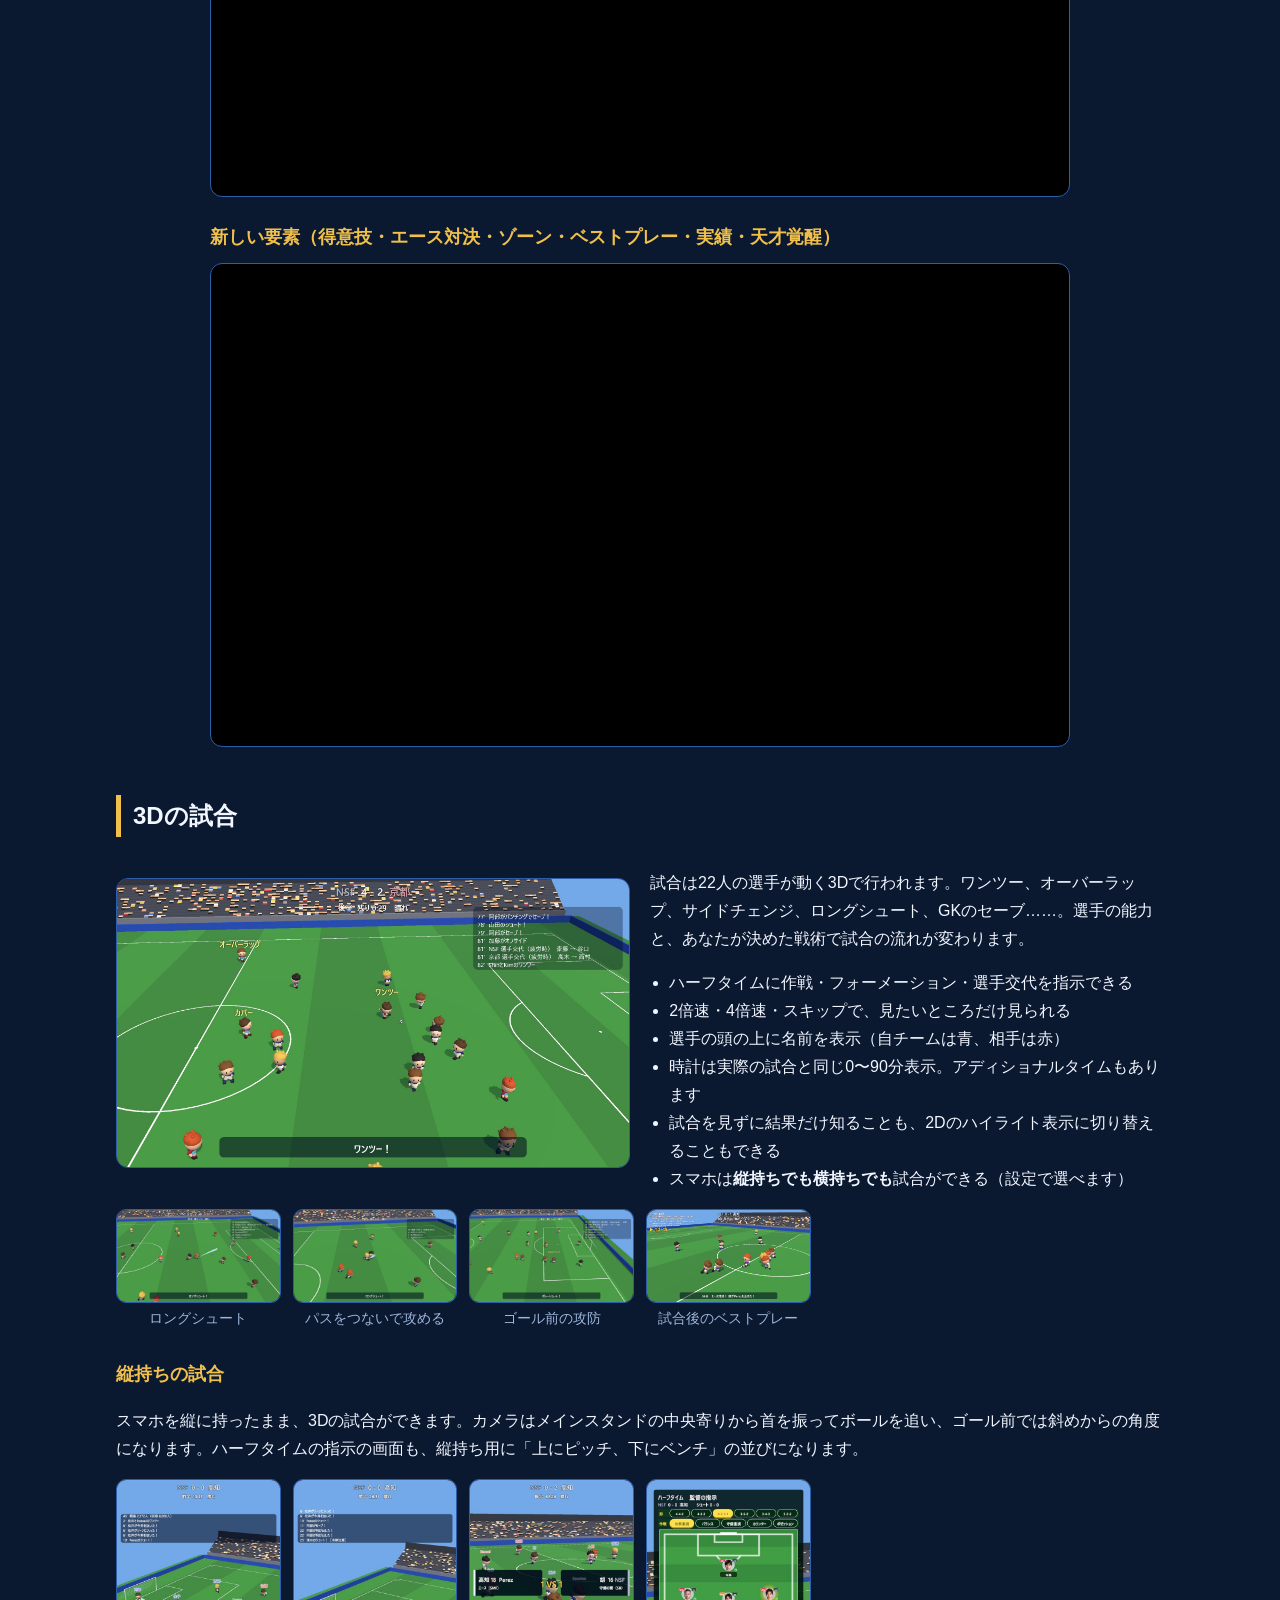
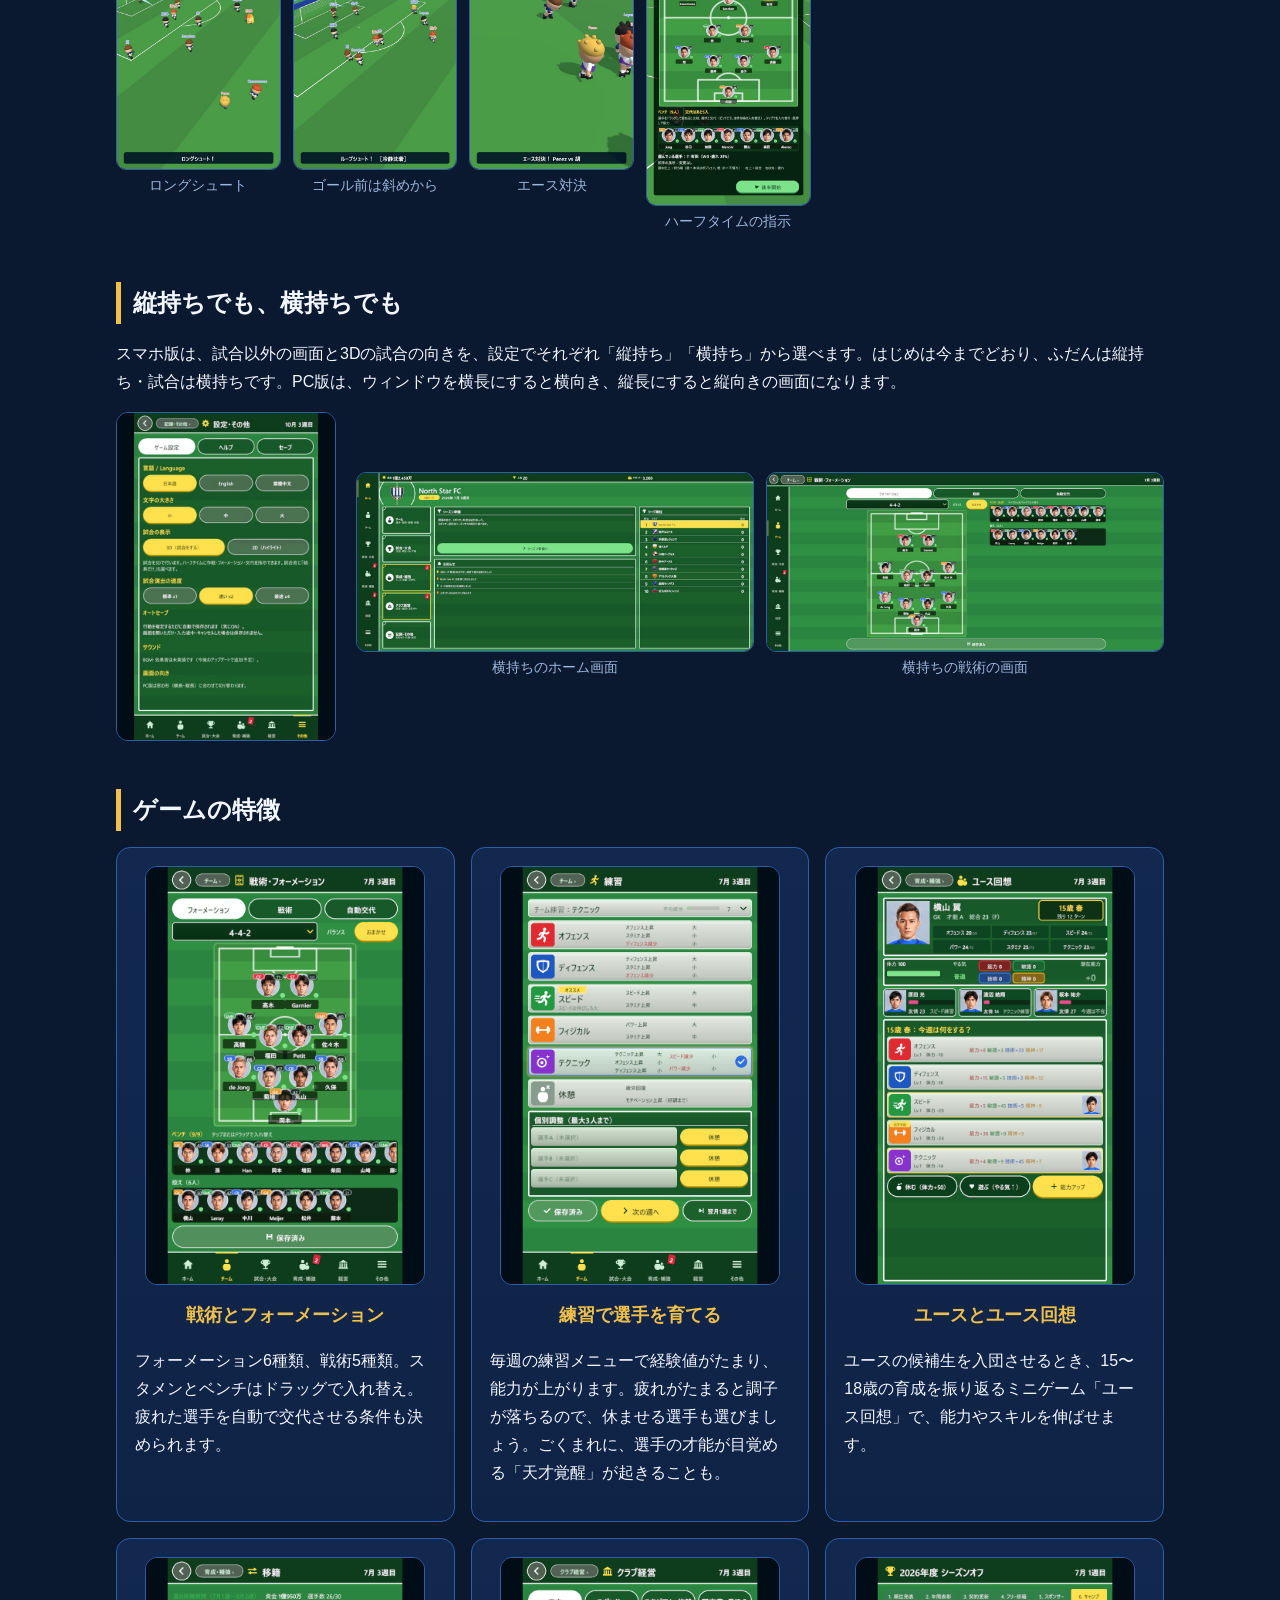
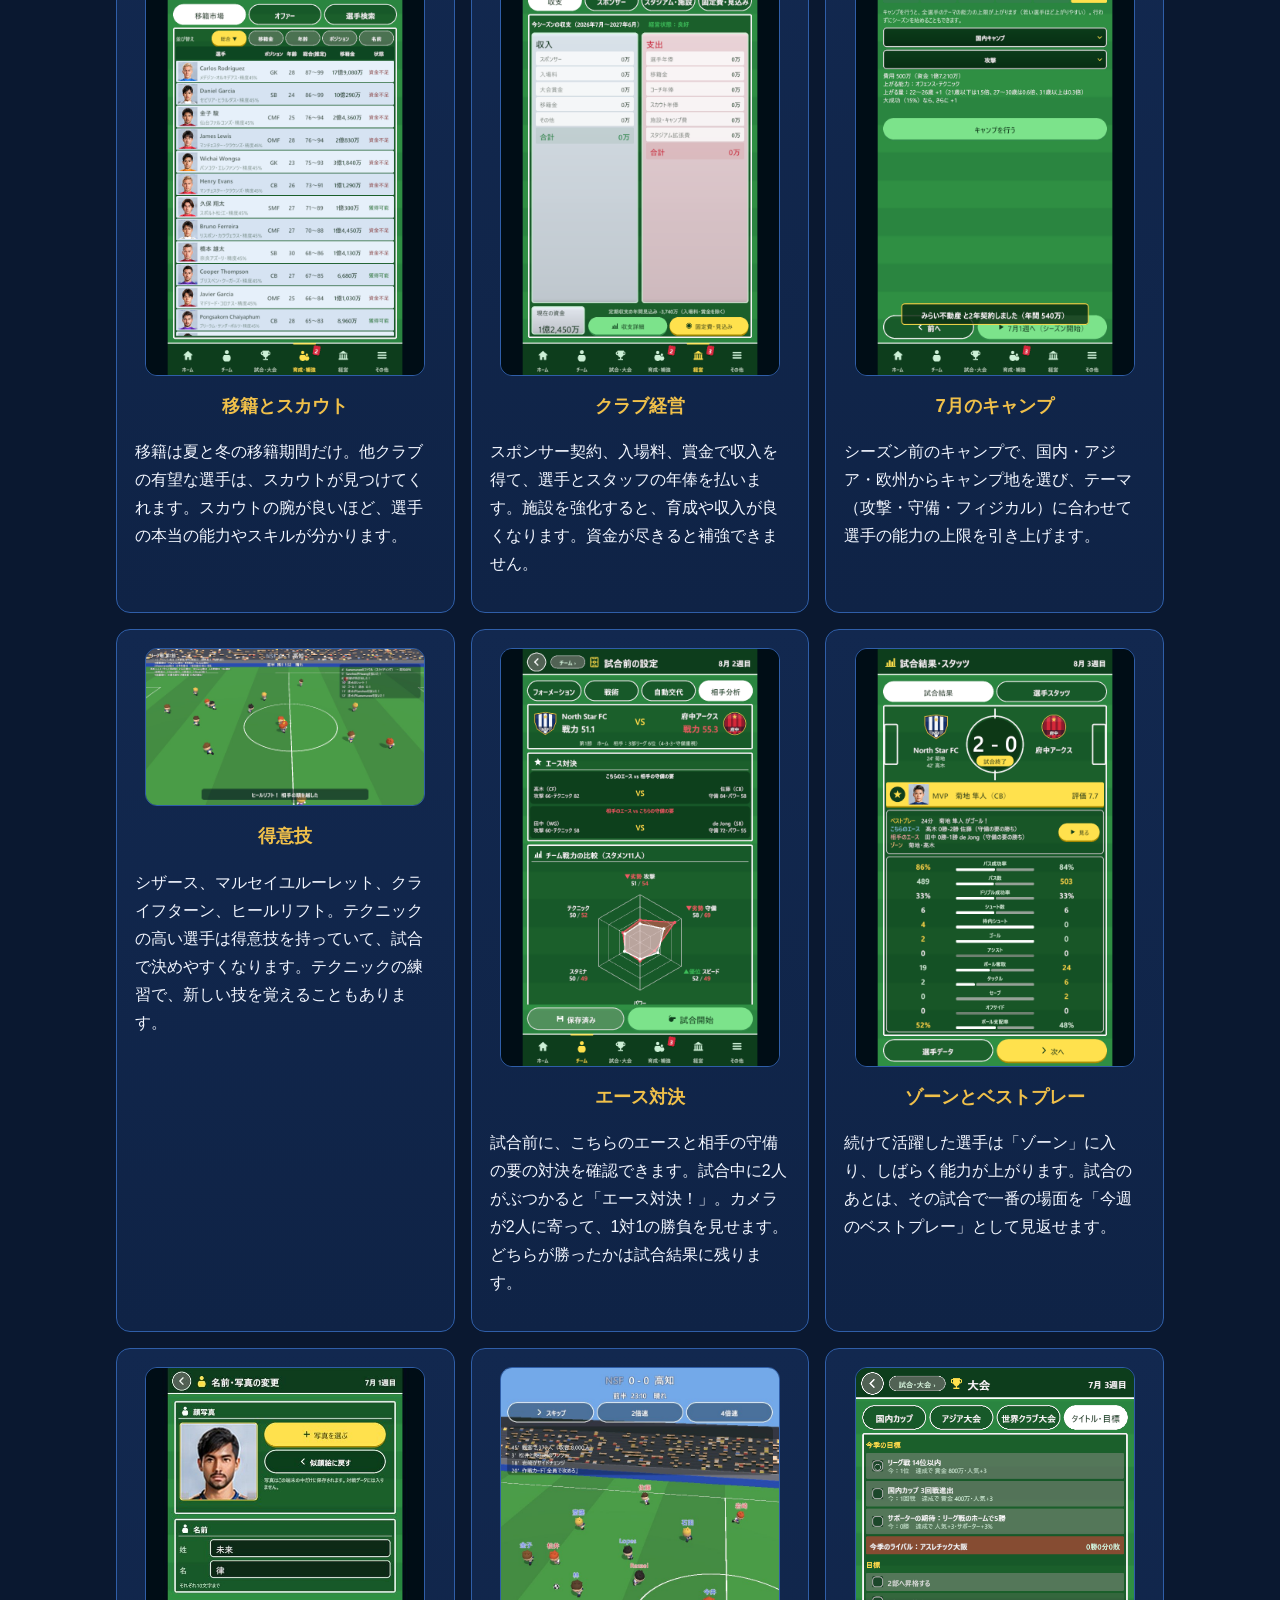
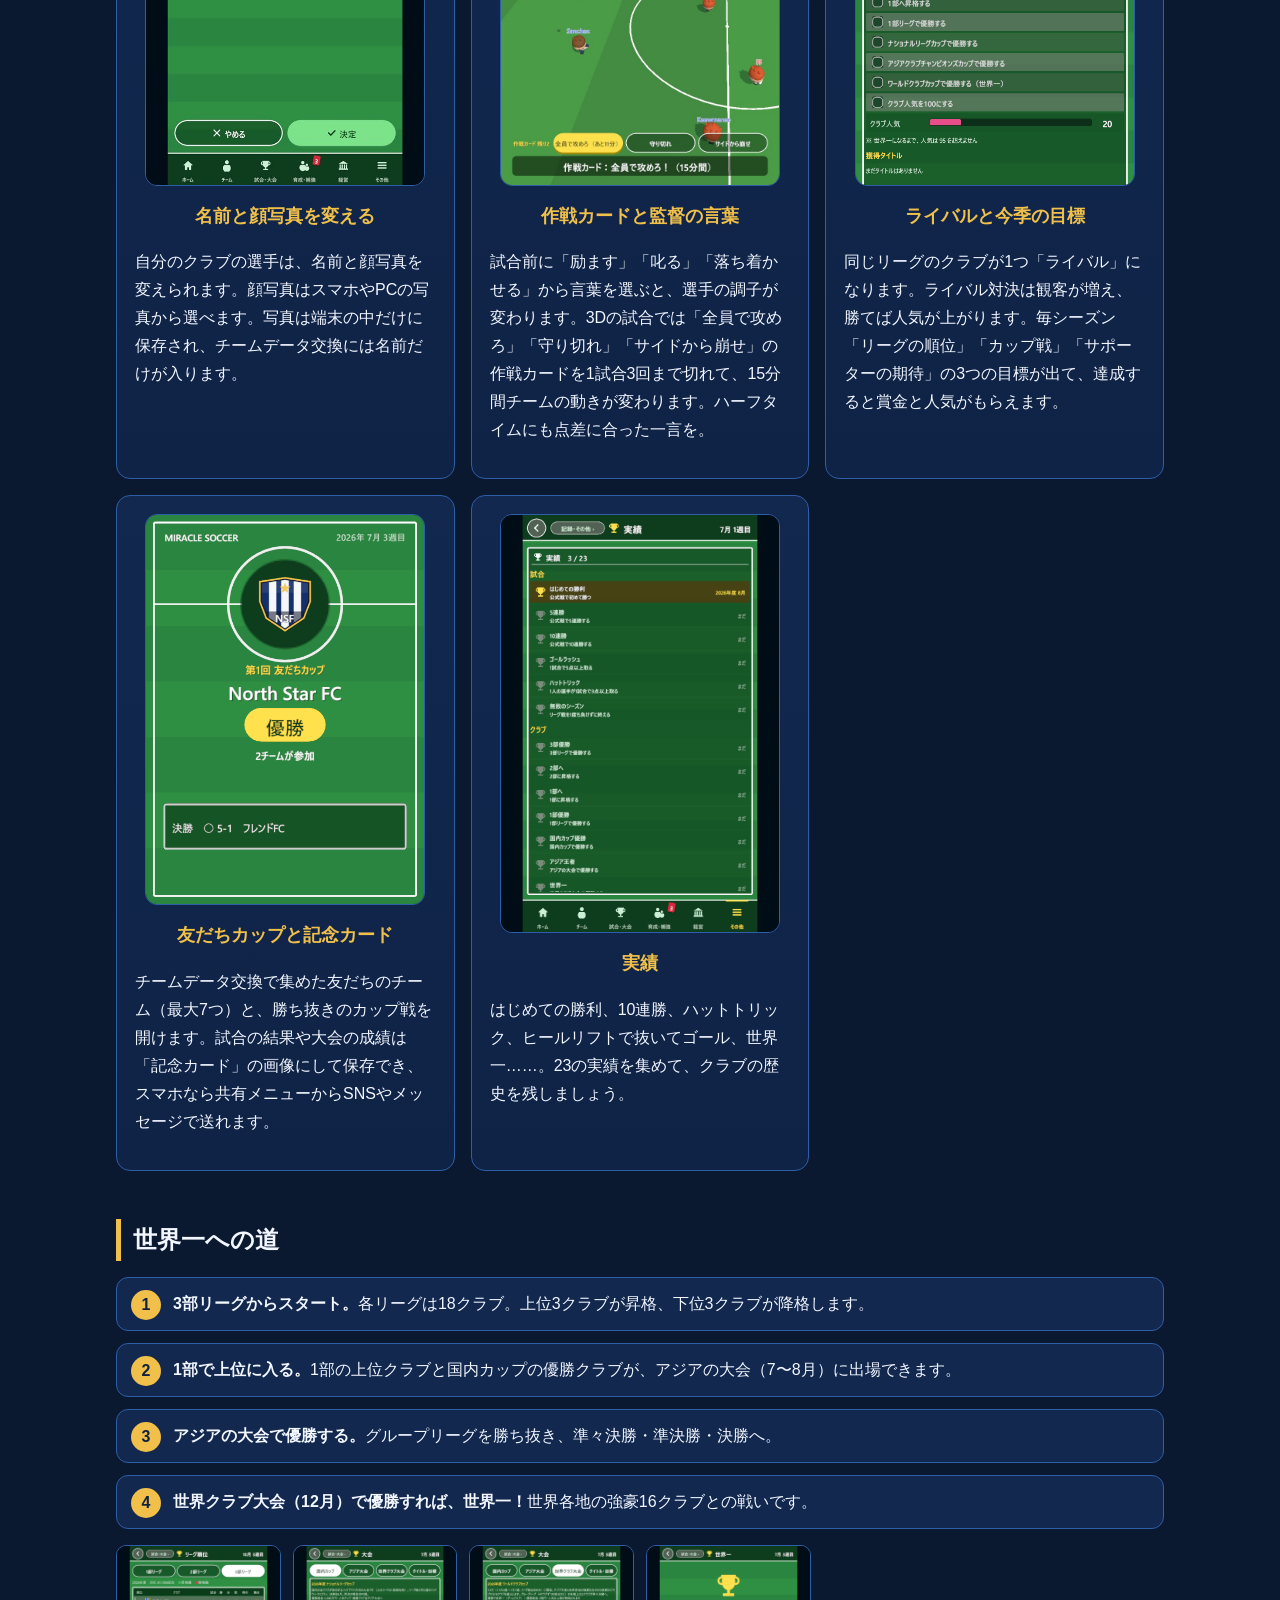
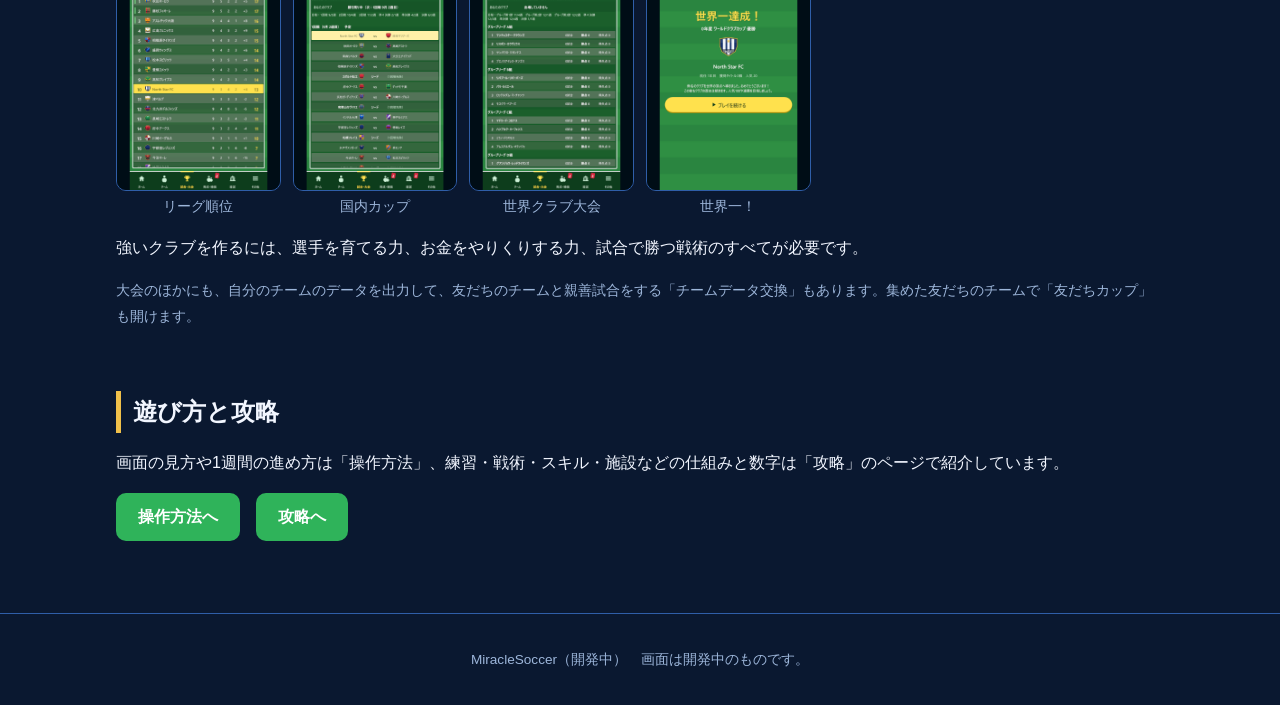
==== commit 9fe99e39: "作戦カード・監督の言葉・ライバル・今季の目標・友だちカップ・記念カードを追加（日本語・英語・繁体字中国語） - トップの特長に3つ追加（画面写真つき） - 攻略に仕組みと数字を追加。個別の休養で上がる" ====
--- a/index.html
+++ b/index.html
@@ -169,6 +169,27 @@
         </div>
       </div>
       <div class="card feature">
+        <img class="phone" src="img/feat_tactic_cards.jpg" alt="3Dの試合で作戦カードを使う場面" loading="lazy">
+        <div>
+          <h3>作戦カードと監督の言葉</h3>
+          <p>試合前に「励ます」「叱る」「落ち着かせる」から言葉を選ぶと、選手の調子が変わります。3Dの試合では「全員で攻めろ」「守り切れ」「サイドから崩せ」の作戦カードを1試合3回まで切れて、15分間チームの動きが変わります。ハーフタイムにも点差に合った一言を。</p>
+        </div>
+      </div>
+      <div class="card feature">
+        <img class="phone" src="img/feat_objectives.png" alt="今季の目標とライバルの成績" loading="lazy">
+        <div>
+          <h3>ライバルと今季の目標</h3>
+          <p>同じリーグのクラブが1つ「ライバル」になります。ライバル対決は観客が増え、勝てば人気が上がります。毎シーズン「リーグの順位」「カップ戦」「サポーターの期待」の3つの目標が出て、達成すると賞金と人気がもらえます。</p>
+        </div>
+      </div>
+      <div class="card feature">
+        <img class="phone" src="img/feat_memorial_card.png" alt="友だちカップの記念カード" loading="lazy">
+        <div>
+          <h3>友だちカップと記念カード</h3>
+          <p>チームデータ交換で集めた友だちのチーム（最大7つ）と、勝ち抜きのカップ戦を開けます。試合の結果や大会の成績は「記念カード」の画像にして保存でき、スマホなら共有メニューからSNSやメッセージで送れます。</p>
+        </div>
+      </div>
+      <div class="card feature">
         <img class="phone" src="img/feat_achievements.png" alt="実績の画面" loading="lazy">
         <div>
           <h3>実績</h3>
@@ -195,7 +216,7 @@
     </div>
     </div>
     <p style="margin-top:16px">強いクラブを作るには、選手を育てる力、お金をやりくりする力、試合で勝つ戦術のすべてが必要です。</p>
-    <p class="note">大会のほかにも、自分のチームのデータを出力して、友だちのチームと親善試合をする「チームデータ交換」もあります。</p>
+    <p class="note">大会のほかにも、自分のチームのデータを出力して、友だちのチームと親善試合をする「チームデータ交換」もあります。集めた友だちのチームで「友だちカップ」も開けます。</p>
   </section>
 
   <section>
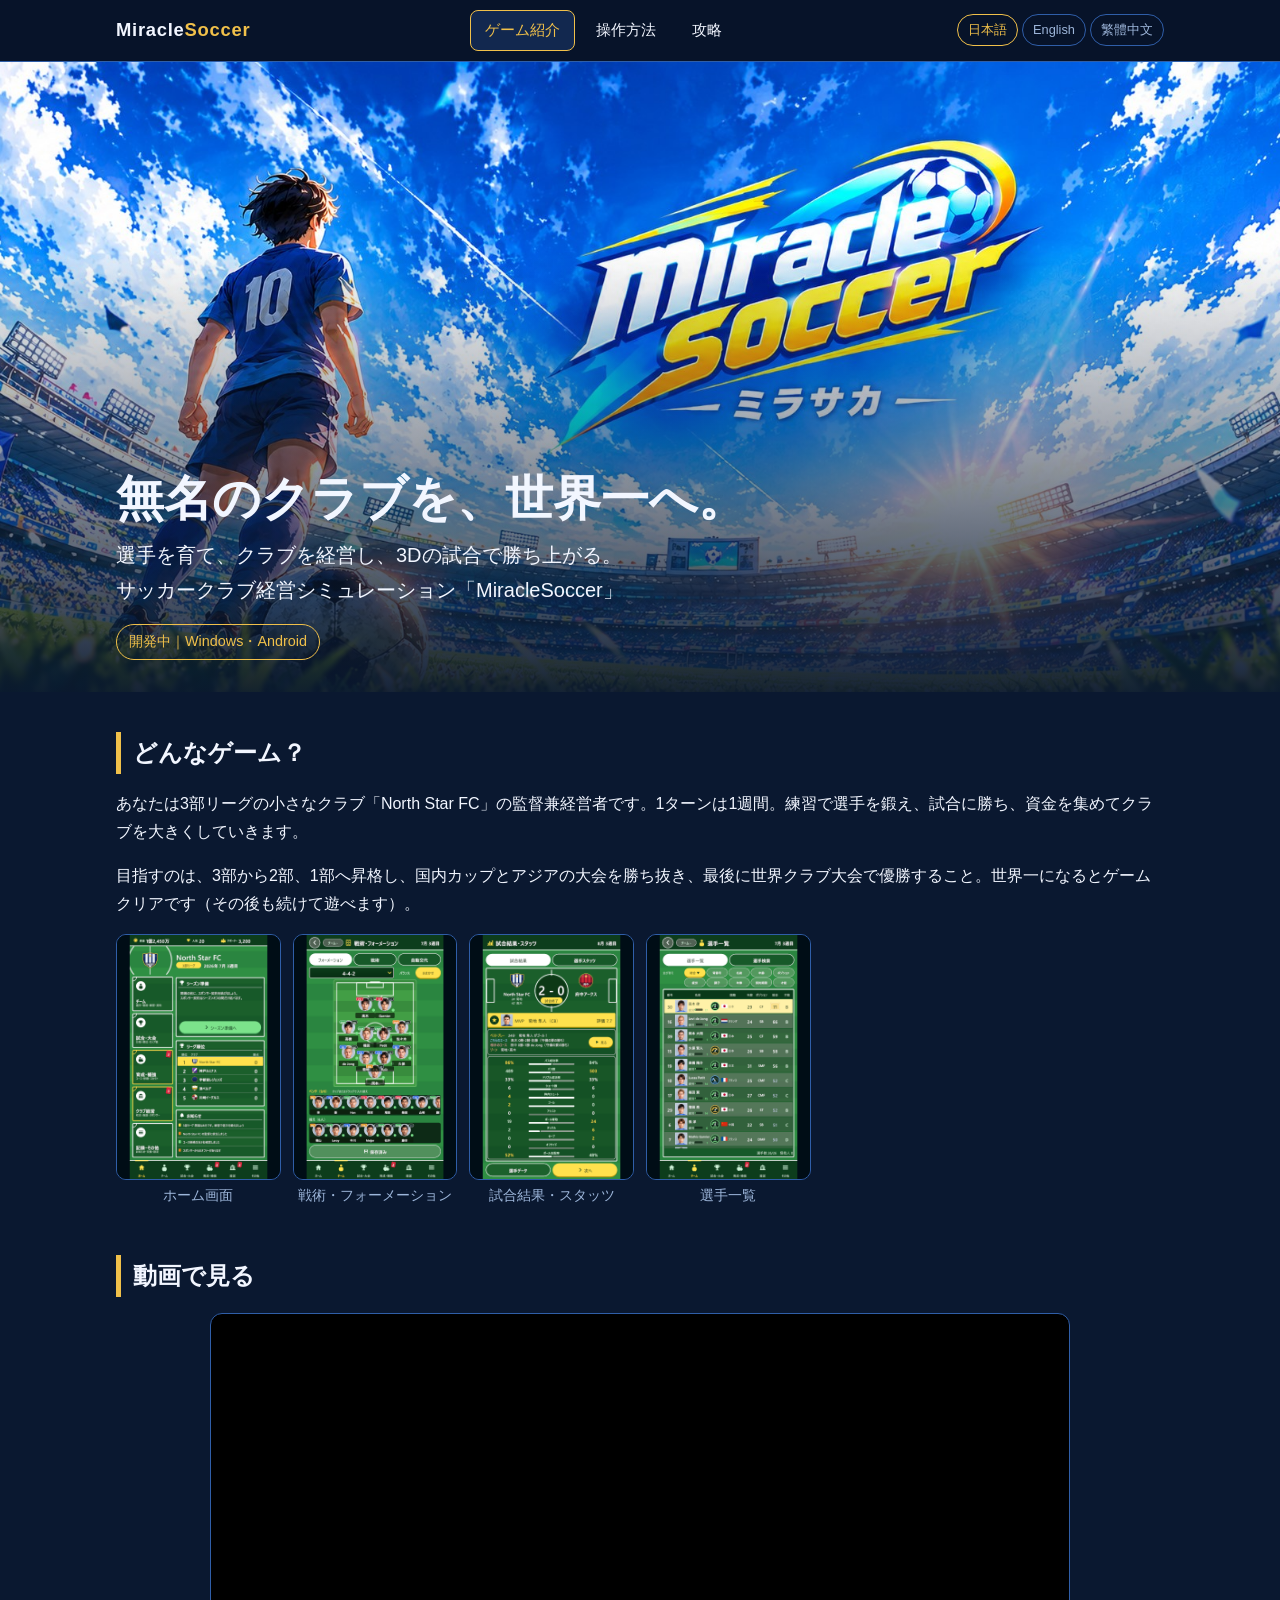
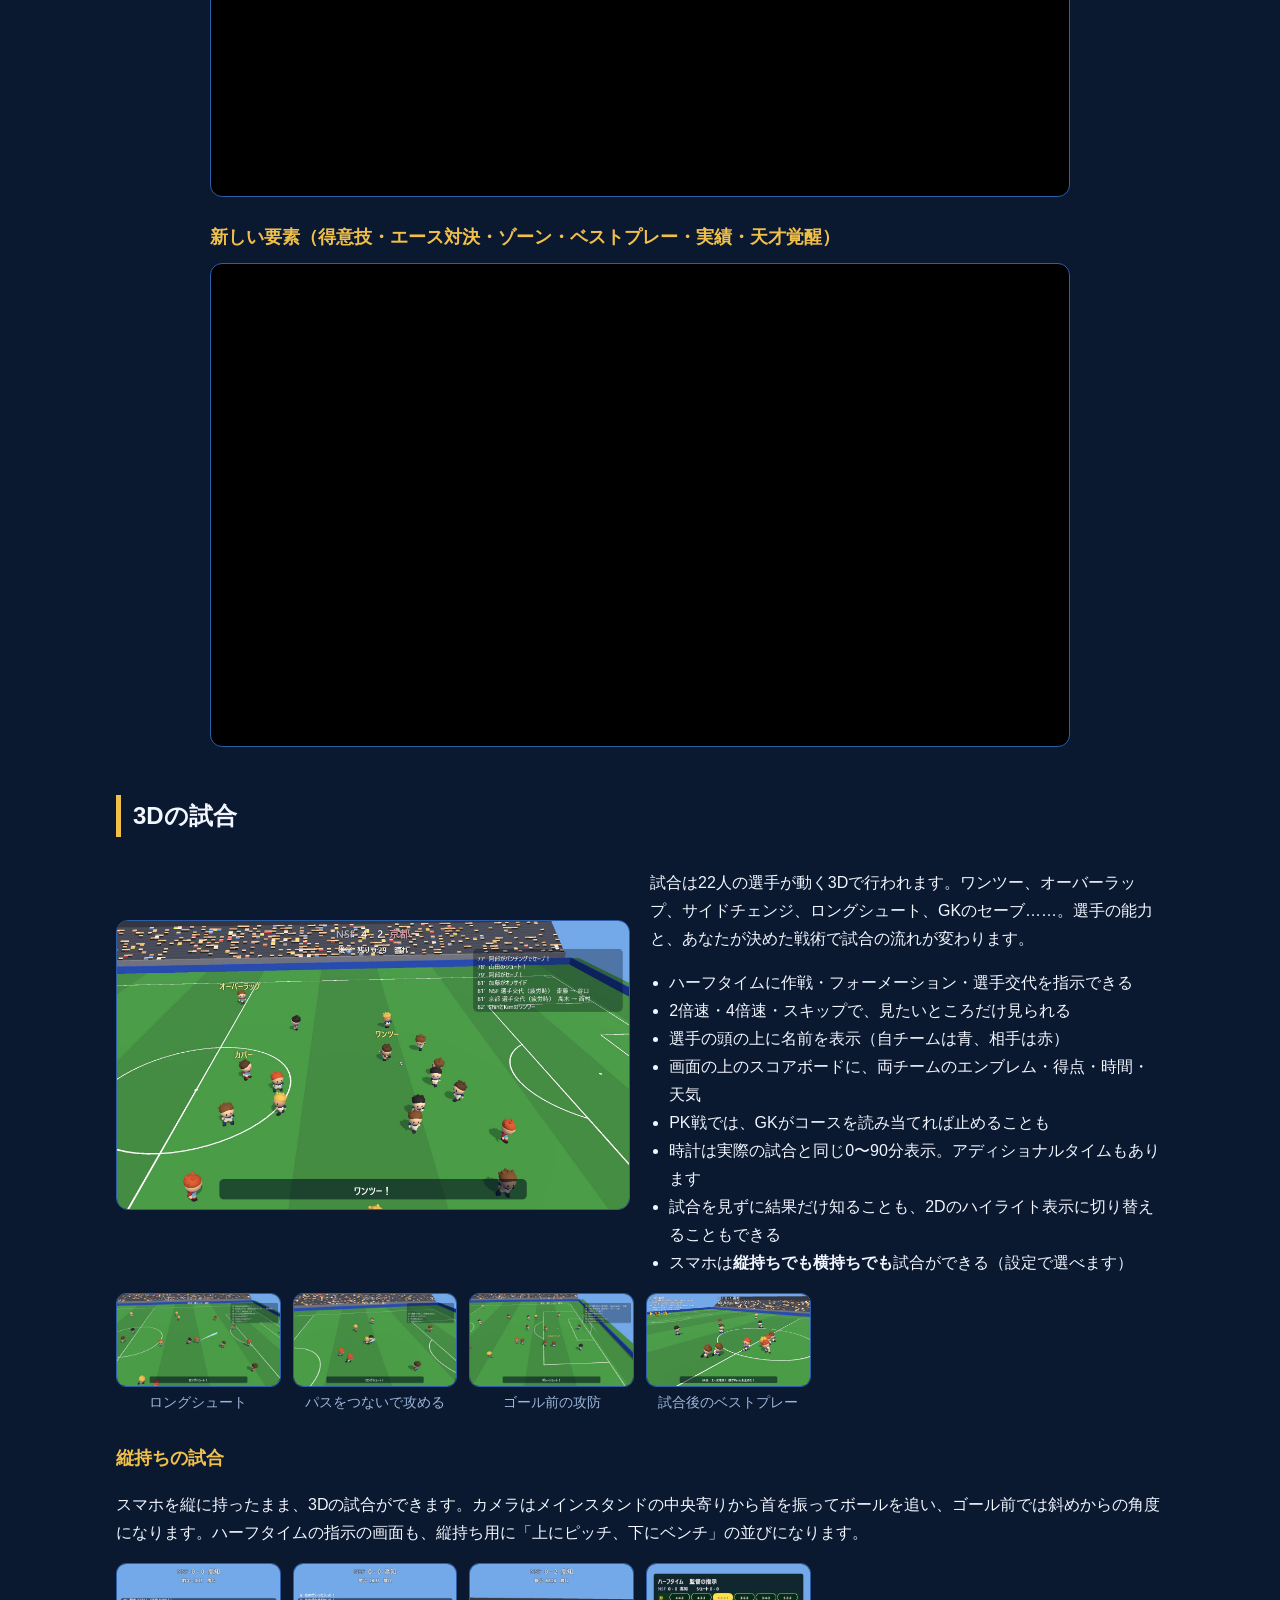
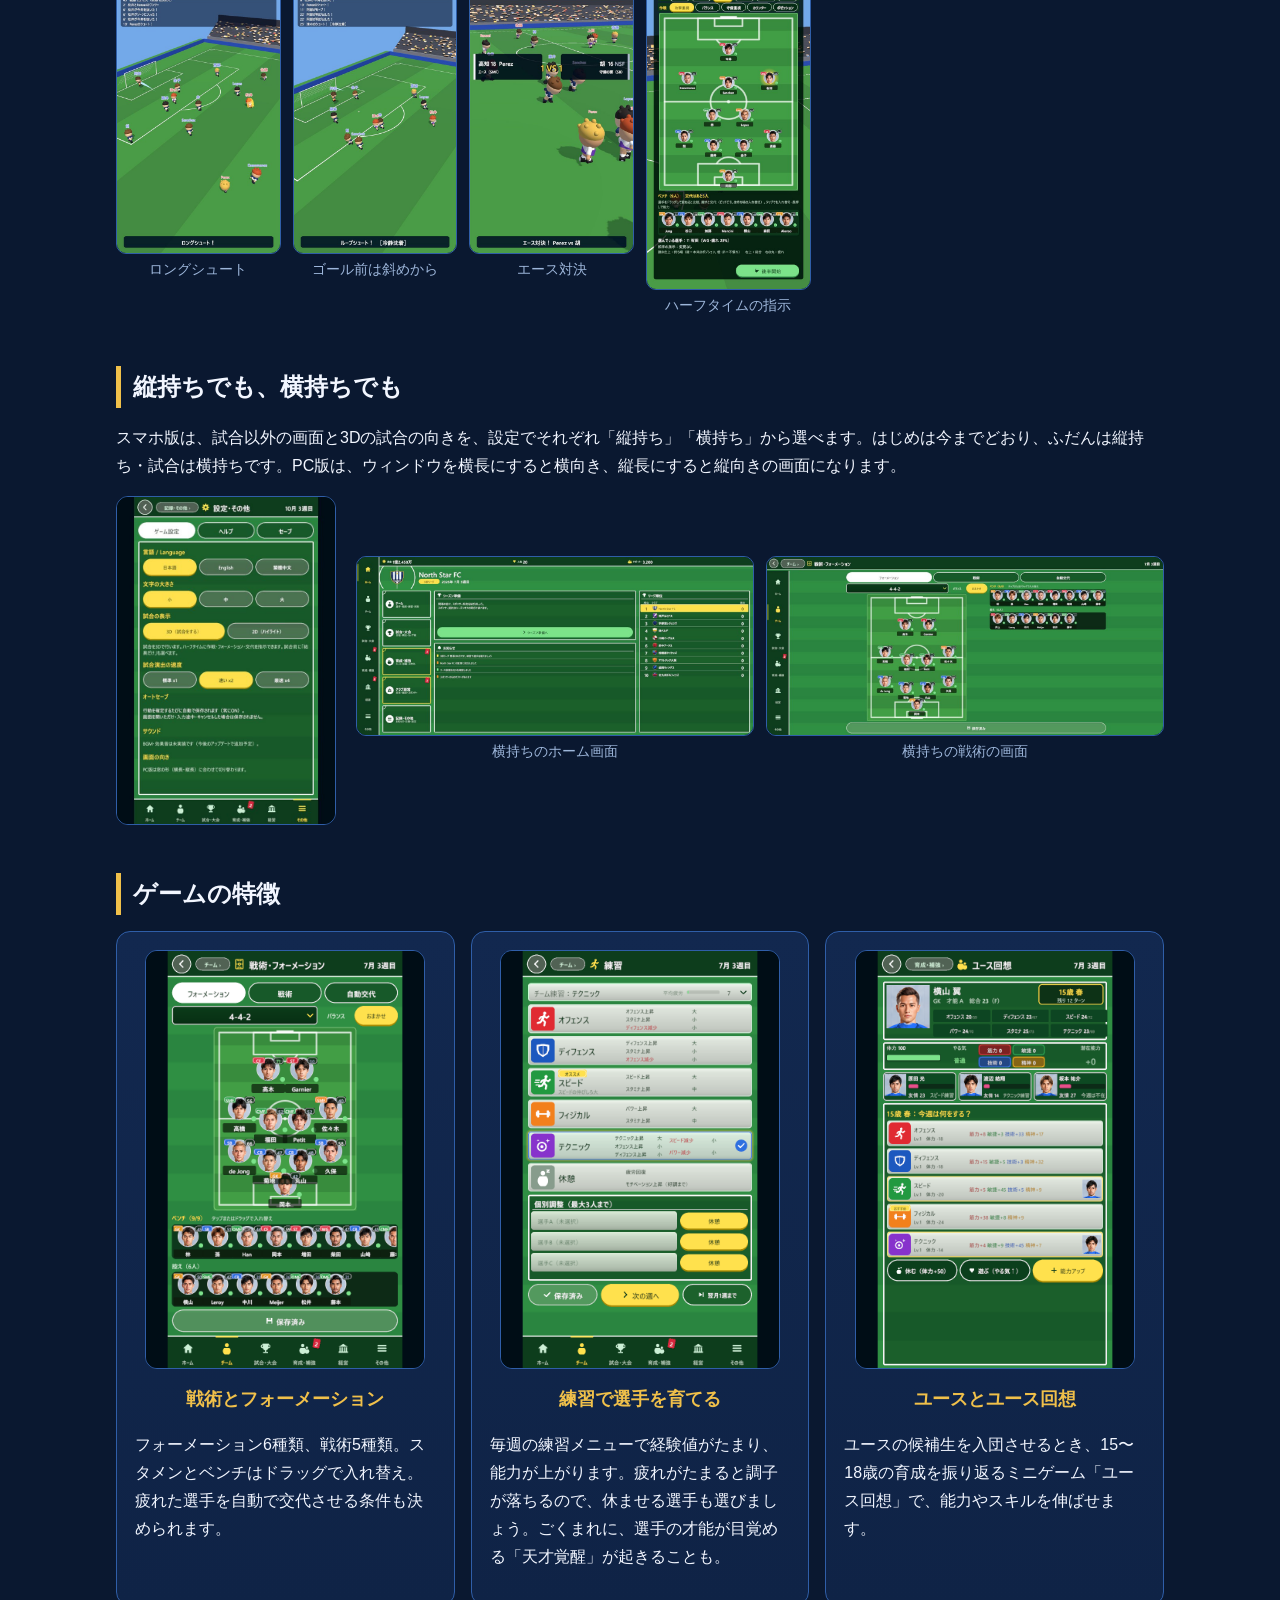
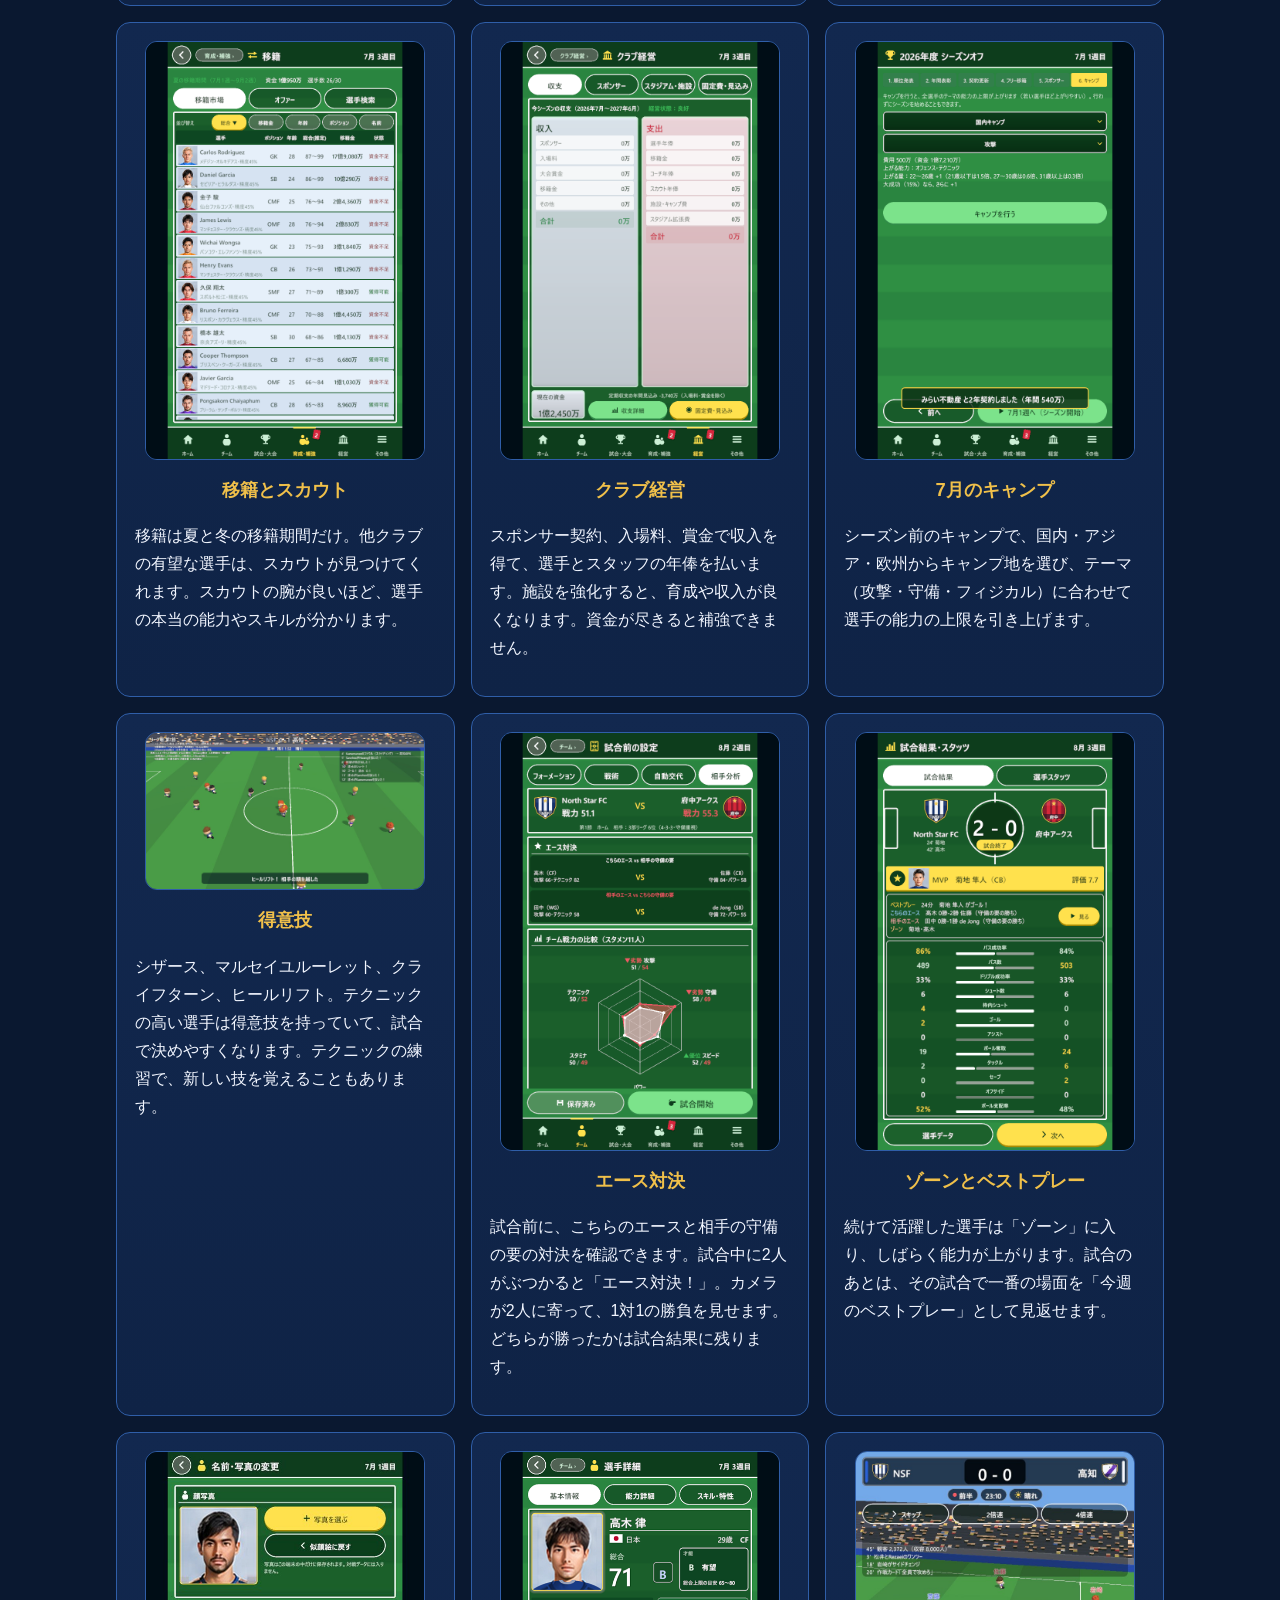
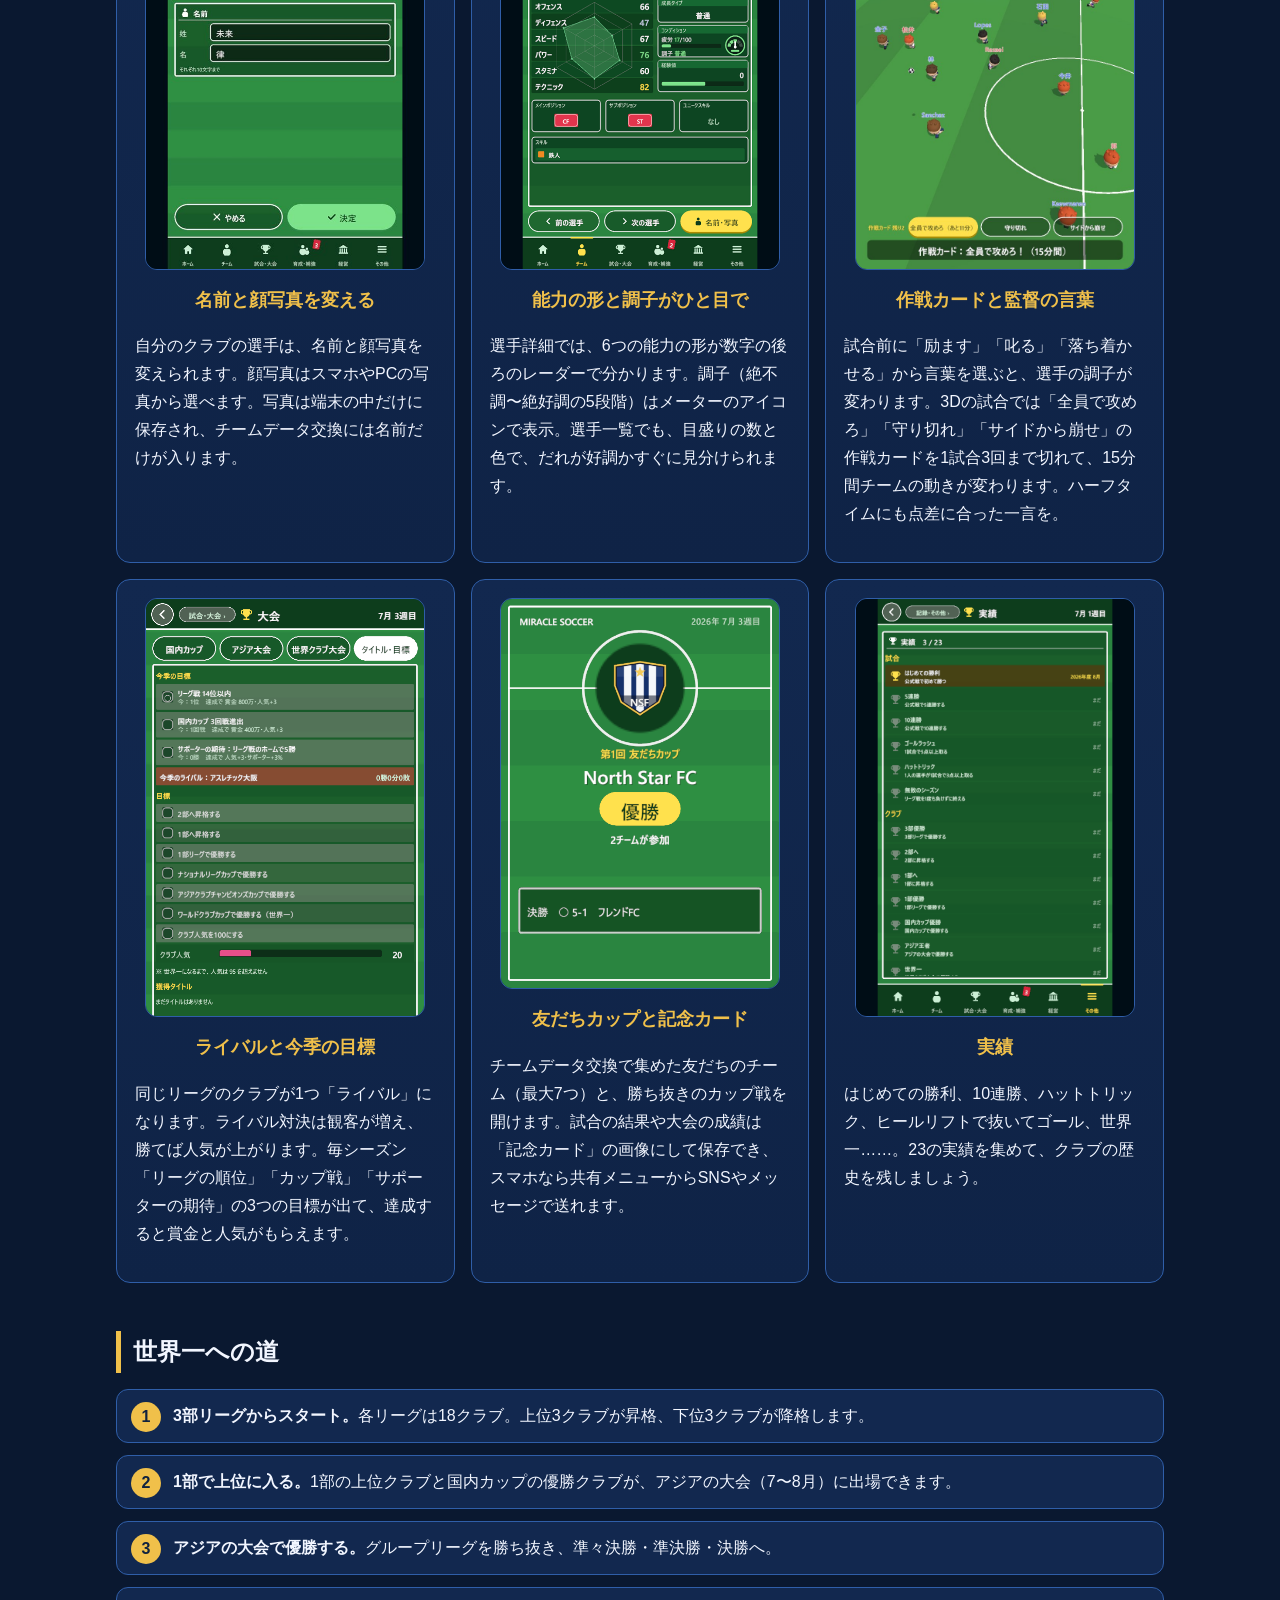
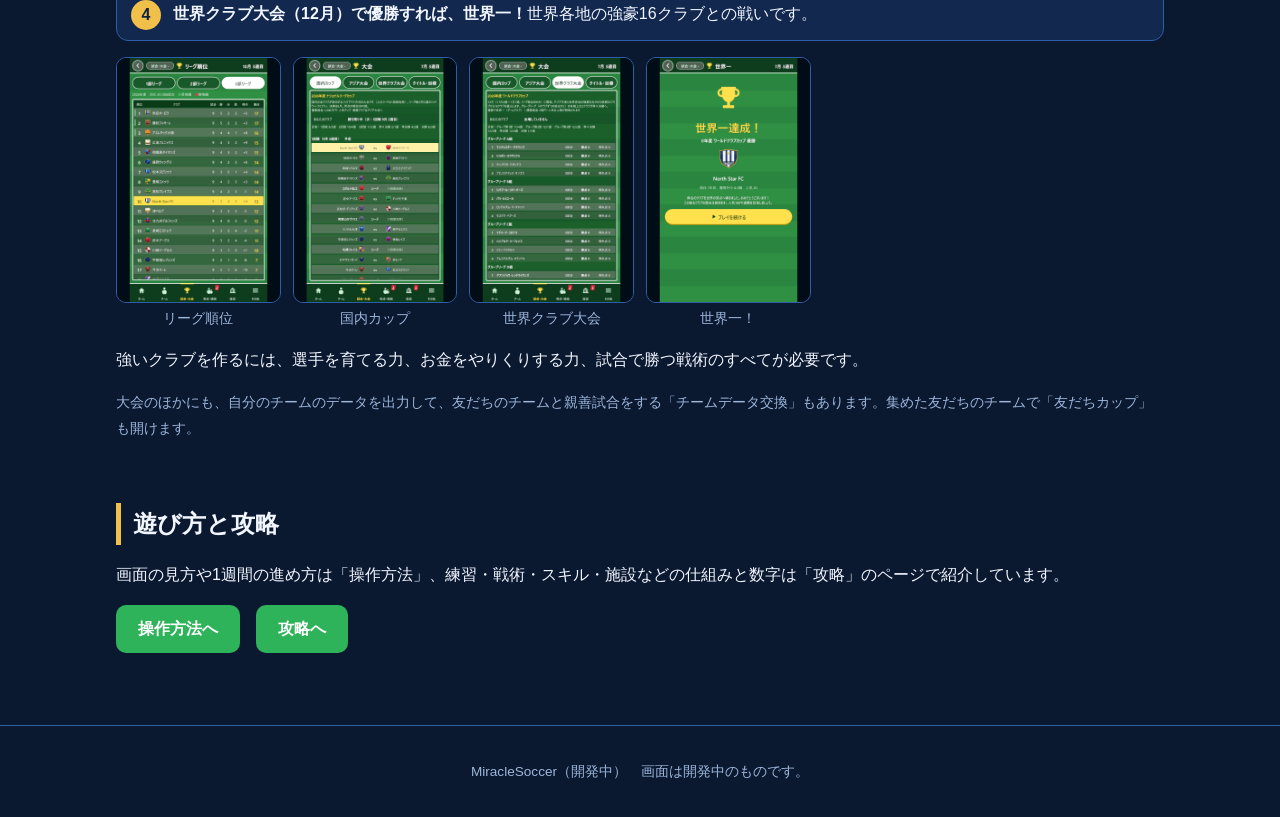
==== commit 113dc96d: "選手詳細の能力レーダー・調子のメーター・3Dのスコアボード・PKのGKを追記（日本語・英語・繁体字中国語） - 紹介：「能力の形と調子がひと目で」を追加。3Dの試合にスコアボードとPKのGKの説明 -" ====
--- a/index.html
+++ b/index.html
@@ -60,6 +60,8 @@
           <li>ハーフタイムに作戦・フォーメーション・選手交代を指示できる</li>
           <li>2倍速・4倍速・スキップで、見たいところだけ見られる</li>
           <li>選手の頭の上に名前を表示（自チームは青、相手は赤）</li>
+          <li>画面の上のスコアボードに、両チームのエンブレム・得点・時間・天気</li>
+          <li>PK戦では、GKがコースを読み当てれば止めることも</li>
           <li>時計は実際の試合と同じ0〜90分表示。アディショナルタイムもあります</li>
           <li>試合を見ずに結果だけ知ることも、2Dのハイライト表示に切り替えることもできる</li>
           <li>スマホは<b>縦持ちでも横持ちでも</b>試合ができる（設定で選べます）</li>
@@ -166,6 +168,13 @@
         <div>
           <h3>名前と顔写真を変える</h3>
           <p>自分のクラブの選手は、名前と顔写真を変えられます。顔写真はスマホやPCの写真から選べます。写真は端末の中だけに保存され、チームデータ交換には名前だけが入ります。</p>
+        </div>
+      </div>
+      <div class="card feature">
+        <img class="phone" src="img/feat_player_detail.png" alt="選手詳細の能力のレーダーと調子のメーター" loading="lazy">
+        <div>
+          <h3>能力の形と調子がひと目で</h3>
+          <p>選手詳細では、6つの能力の形が数字の後ろのレーダーで分かります。調子（絶不調〜絶好調の5段階）はメーターのアイコンで表示。選手一覧でも、目盛りの数と色で、だれが好調かすぐに見分けられます。</p>
         </div>
       </div>
       <div class="card feature">
